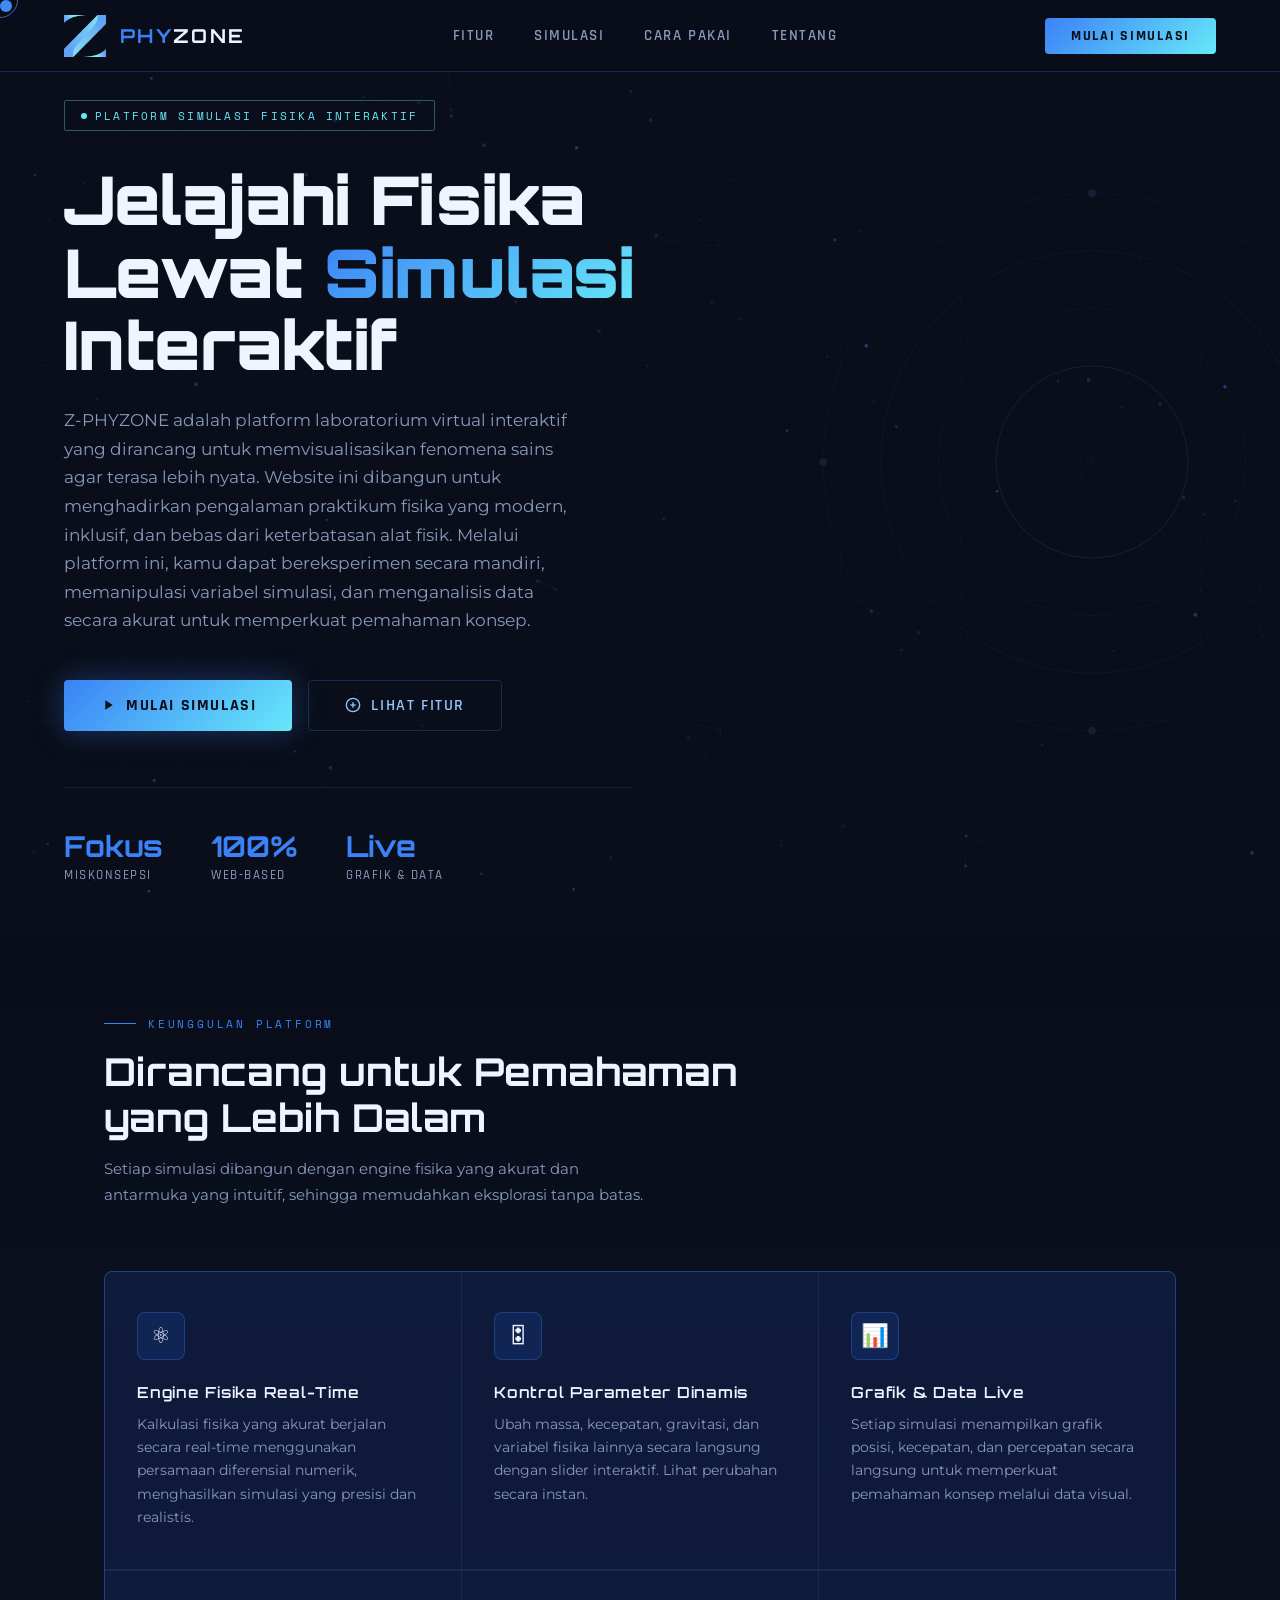
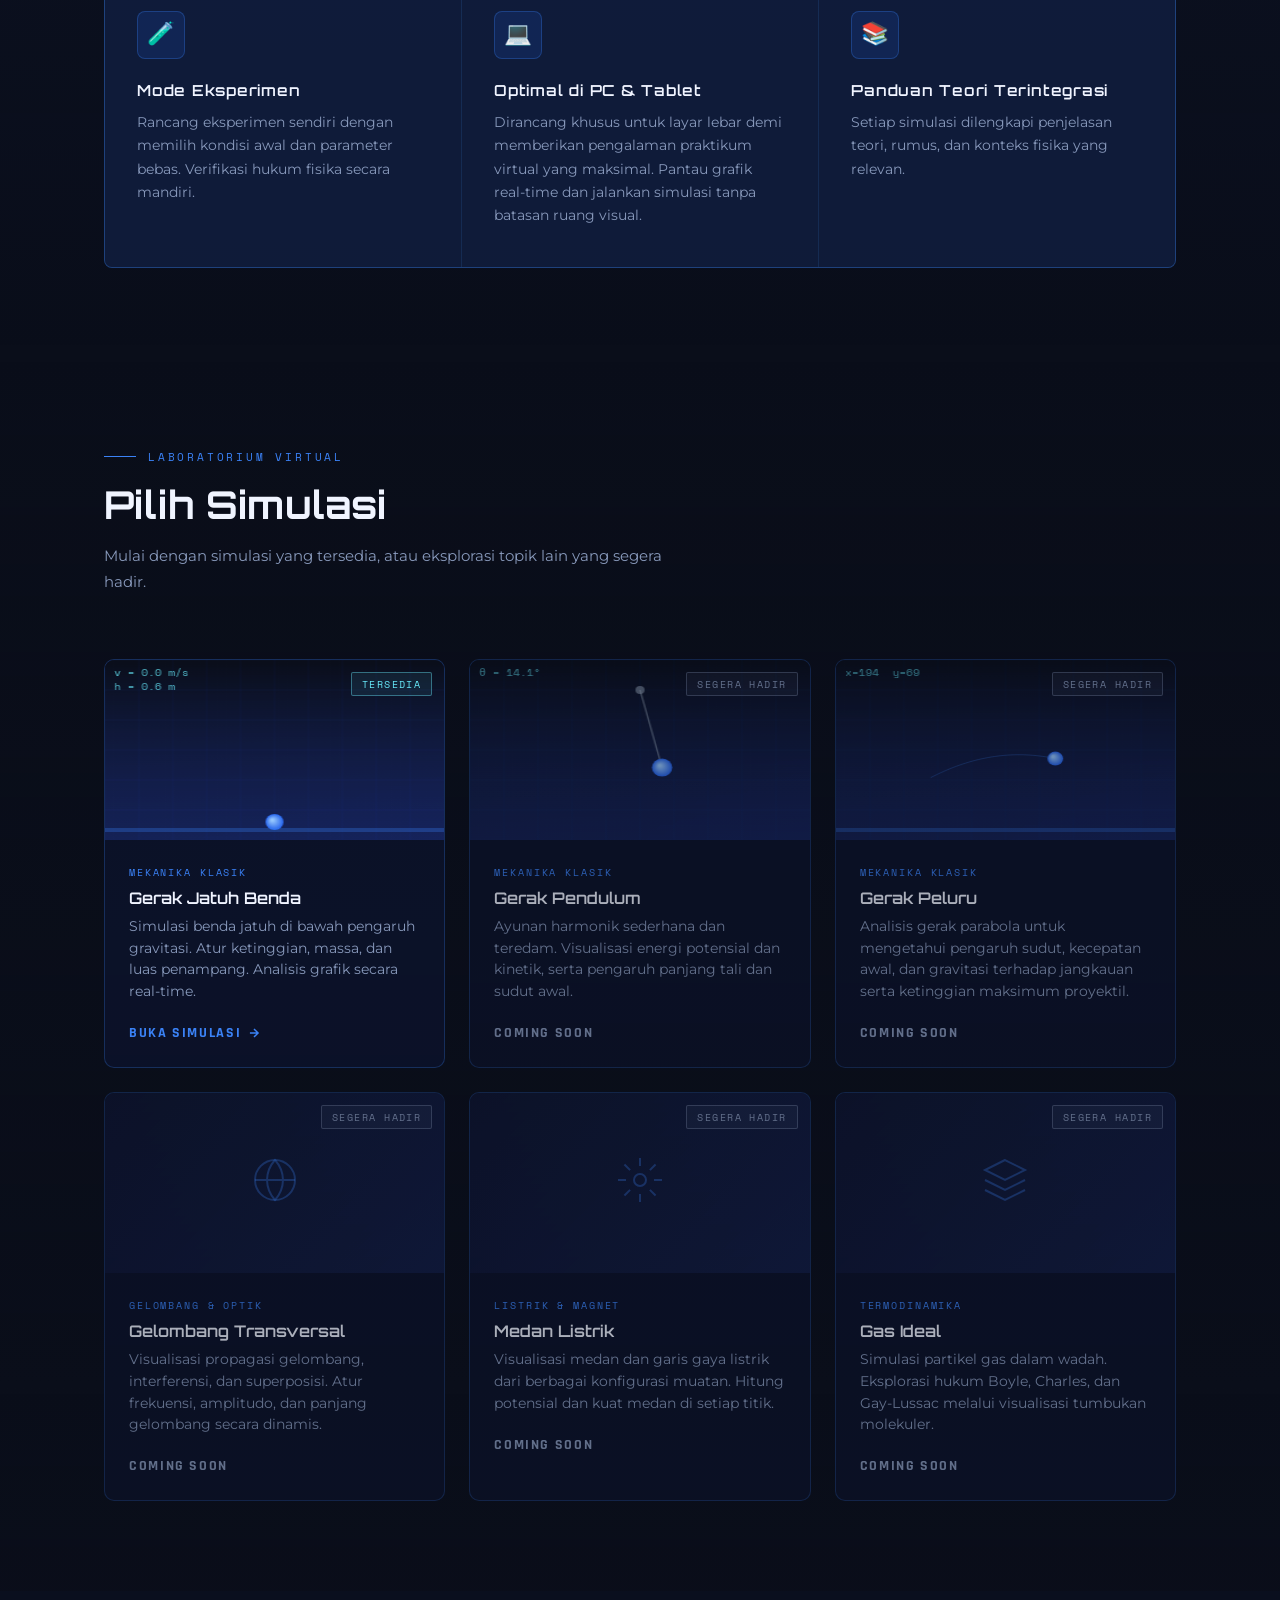
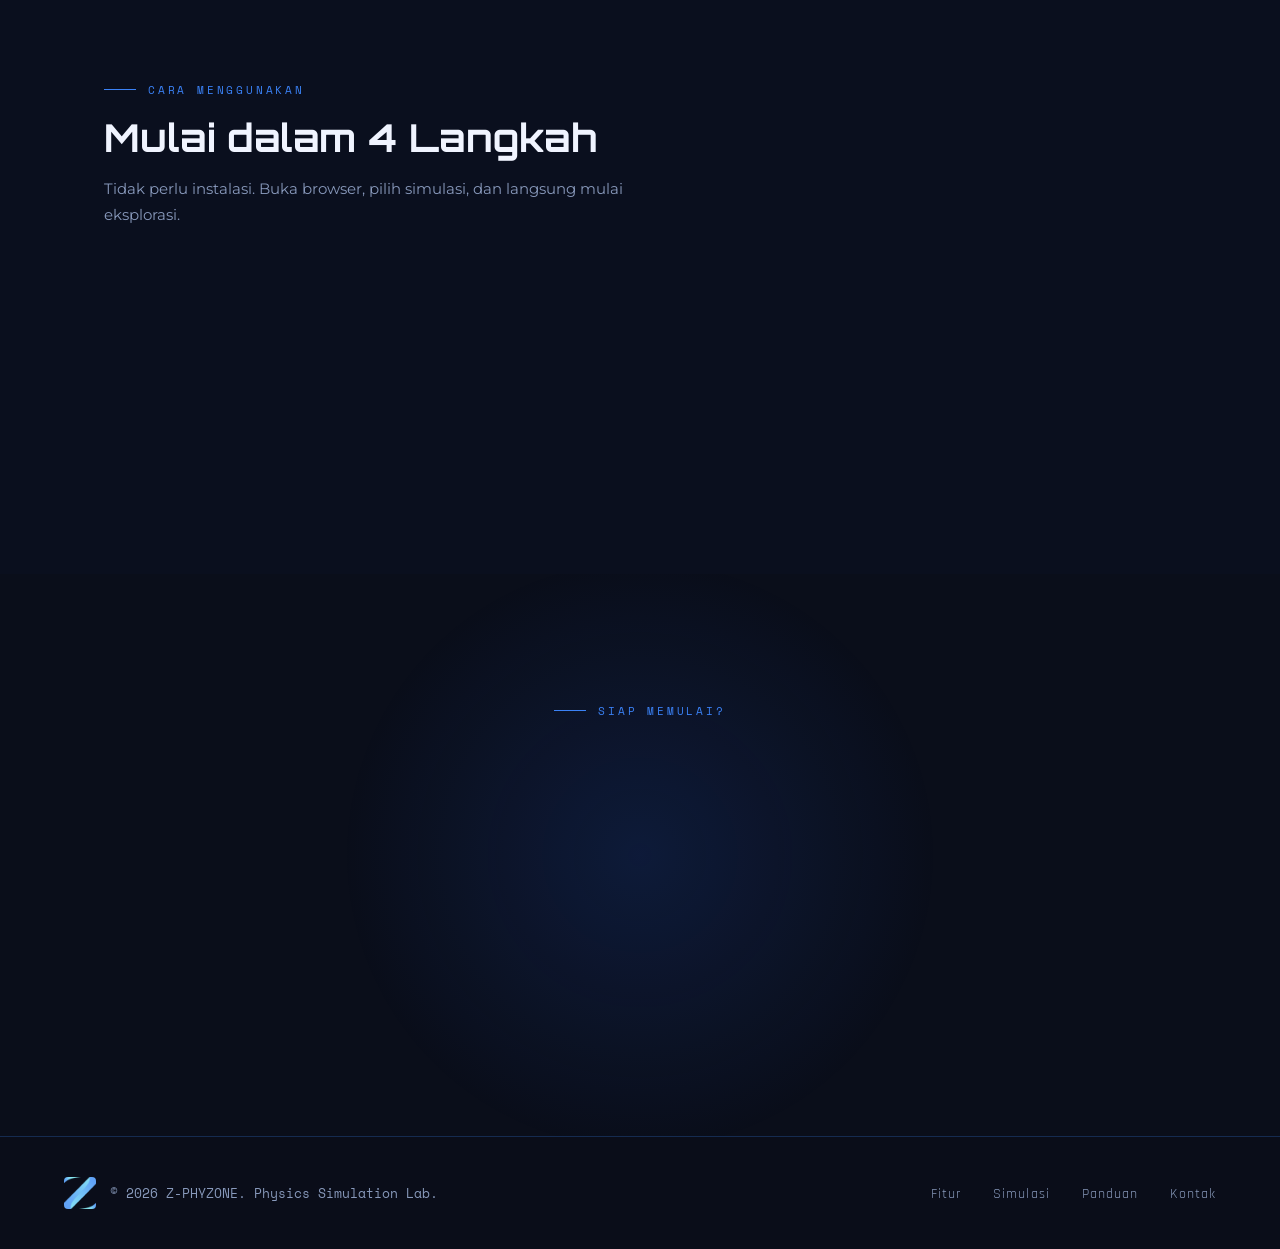
==== index.html @ 20e996e7 "index.html" ====
<!DOCTYPE html>
<html lang="id">
<head>
<meta charset="UTF-8">
<meta name="viewport" content="width=device-width, initial-scale=1.0">
<title>Z-PHYZONE | Physics Simulation Lab</title>

<link href="https://fonts.googleapis.com/css2?family=Montserrat:ital,wght@0,400;0,500;0,600;1,400&family=Orbitron:wght@400;600;700;900&family=Rajdhani:wght@300;400;500;600;700&family=Space+Mono:wght@400;700&display=swap" rel="stylesheet">

<link rel="stylesheet" href="opsi2.css">
</head>
<body>

<div class="cursor" id="cur"></div>
<div class="cursor-ring" id="curRing"></div>
<div class="grid-bg"></div>
<canvas id="canvas-bg"></canvas>

<nav>
  <a href="#" class="nav-logo">
    <img src="A.png" alt="Logo" class="logo-svg">
    <span class="logo-text"><span>PHY</span>ZONE</span>
  </a>

  <ul class="nav-links">
    <li><a href="#features">Fitur</a></li>
    <li><a href="#simulations">Simulasi</a></li>
    <li><a href="#how">Cara Pakai</a></li>
    <li><a href="#about">Tentang</a></li>
  </ul>

  <a href="#simulations" class="nav-cta">Mulai Simulasi</a>
</nav>

<section class="hero" id="home">
  <svg class="hero-visual" viewBox="0 0 600 600" fill="none" xmlns="http://www.w3.org/2000/svg">
    <circle cx="300" cy="300" r="280" stroke="#3b82f6" stroke-width="0.5"/>
    <circle cx="300" cy="300" r="220" stroke="#60a5fa" stroke-width="0.5"/>
    <circle cx="300" cy="300" r="160" stroke="#3b82f6" stroke-width="0.5"/>
    <circle cx="300" cy="300" r="100" stroke="#93c5fd" stroke-width="0.8"/>
    <line x1="20" y1="300" x2="580" y2="300" stroke="#3b82f6" stroke-width="0.3"/>
    <line x1="300" y1="20" x2="300" y2="580" stroke="#3b82f6" stroke-width="0.3"/>
    <line x1="100" y1="100" x2="500" y2="500" stroke="#60a5fa" stroke-width="0.3"/>
    <line x1="500" y1="100" x2="100" y2="500" stroke="#60a5fa" stroke-width="0.3"/>
    <circle cx="300" cy="20" r="4" fill="#60a5fa"/>
    <circle cx="300" cy="580" r="4" fill="#60a5fa"/>
    <circle cx="20" cy="300" r="4" fill="#60a5fa"/>
    <circle cx="580" cy="300" r="4" fill="#60a5fa"/>
  </svg>

  <div class="hero-content">
    <div class="hero-tag">Platform Simulasi Fisika Interaktif</div>
    <h1>
      Jelajahi Fisika<br>
      Lewat <em>Simulasi</em><br>
      Interaktif
    </h1>
    <p class="hero-sub">
      Z-PHYZONE adalah platform laboratorium virtual interaktif yang dirancang untuk memvisualisasikan fenomena sains agar terasa lebih nyata. Website ini dibangun untuk menghadirkan pengalaman praktikum fisika yang modern, inklusif, dan bebas dari keterbatasan alat fisik. Melalui platform ini, kamu dapat bereksperimen secara mandiri, memanipulasi variabel simulasi, dan menganalisis data secara akurat untuk memperkuat pemahaman konsep.
    </p>

    <div class="hero-btns">
      <a href="#simulations" class="btn-primary">
        <svg width="16" height="16" viewBox="0 0 24 24" fill="currentColor"><path d="M8 5v14l11-7z"/></svg>
        Mulai Simulasi
      </a>
      <a href="#features" class="btn-outline">
        <svg width="16" height="16" viewBox="0 0 24 24" fill="none" stroke="currentColor" stroke-width="2"><circle cx="12" cy="12" r="10"/><line x1="12" y1="8" x2="12" y2="16"/><line x1="8" y1="12" x2="16" y2="12"/></svg>
        Lihat Fitur
      </a>
    </div>

    <div class="hero-stats">
      <div class="stat-item">
        <span class="stat-num">Fokus</span>
        <span class="stat-label">Miskonsepsi</span>
      </div>
      <div class="stat-item">
        <span class="stat-num">100%</span>
        <span class="stat-label">Web-Based</span>
      </div>
      <div class="stat-item">
        <span class="stat-num">Live</span>
        <span class="stat-label">Grafik & Data</span>
      </div>
    </div>
  </div>
</section>

<section id="features">
  <div class="section-inner">
    <div class="section-label reveal">Keunggulan Platform</div>
    <h2 class="section-title reveal">Dirancang untuk Pemahaman<br>yang Lebih Dalam</h2>
    <p class="section-desc reveal">Setiap simulasi dibangun dengan engine fisika yang akurat dan antarmuka yang intuitif, sehingga memudahkan eksplorasi tanpa batas.</p>

    <div class="features-grid reveal">
      <div class="feature-card">
        <div class="feature-icon">⚛</div>
        <div class="feature-title">Engine Fisika Real-Time</div>
        <p class="feature-desc">Kalkulasi fisika yang akurat berjalan secara real-time menggunakan persamaan diferensial numerik, menghasilkan simulasi yang presisi dan realistis.</p>
      </div>
      <div class="feature-card">
        <div class="feature-icon">🎛</div>
        <div class="feature-title">Kontrol Parameter Dinamis</div>
        <p class="feature-desc">Ubah massa, kecepatan, gravitasi, dan variabel fisika lainnya secara langsung dengan slider interaktif. Lihat perubahan secara instan.</p>
      </div>
      <div class="feature-card">
        <div class="feature-icon">📊</div>
        <div class="feature-title">Grafik & Data Live</div>
        <p class="feature-desc">Setiap simulasi menampilkan grafik posisi, kecepatan, dan percepatan secara langsung untuk memperkuat pemahaman konsep melalui data visual.</p>
      </div>
      <div class="feature-card">
        <div class="feature-icon">🧪</div>
        <div class="feature-title">Mode Eksperimen</div>
        <p class="feature-desc">Rancang eksperimen sendiri dengan memilih kondisi awal dan parameter bebas. Verifikasi hukum fisika secara mandiri.</p>
      </div>
      <div class="feature-card">
        <div class="feature-icon">💻</div>
        <div class="feature-title">Optimal di PC & Tablet</div>
        <p class="feature-desc">Dirancang khusus untuk layar lebar demi memberikan pengalaman praktikum virtual yang maksimal. Pantau grafik real-time dan jalankan simulasi tanpa batasan ruang visual.</p>
      </div>
      <div class="feature-card">
        <div class="feature-icon">📚</div>
        <div class="feature-title">Panduan Teori Terintegrasi</div>
        <p class="feature-desc">Setiap simulasi dilengkapi penjelasan teori, rumus, dan konteks fisika yang relevan.</p>
      </div>
    </div>
  </div>
</section>

<section id="simulations">
  <div class="section-inner">
    <div class="section-label reveal">Laboratorium Virtual</div>
    <h2 class="section-title reveal">Pilih Simulasi</h2>
    <p class="section-desc reveal">Mulai dengan simulasi yang tersedia, atau eksplorasi topik lain yang segera hadir.</p>

    <div class="sim-grid reveal">
      <a href="index1.html" class="sim-card">
        <div class="sim-preview" id="prev-freefall">
          <canvas id="ffCanvas" width="300" height="180"></canvas>
          <span class="sim-badge badge-available">Tersedia</span>
        </div>
        <div class="sim-body">
          <div class="sim-category">Mekanika Klasik</div>
          <div class="sim-name">Gerak Jatuh Benda</div>
          <p class="sim-desc">Simulasi benda jatuh di bawah pengaruh gravitasi. Atur ketinggian, massa, dan luas penampang. Analisis grafik secara real-time.</p>
          <span class="sim-link">
            Buka Simulasi
            <svg width="14" height="14" viewBox="0 0 24 24" fill="none" stroke="currentColor" stroke-width="2.5"><path d="M5 12h14M12 5l7 7-7 7"/></svg>
          </span>
        </div>
      </a>

      <div class="sim-card" style="cursor:default; opacity:0.7;">
        <div class="sim-preview" id="prev-pendulum">
          <canvas id="penCanvas" width="300" height="180"></canvas>
          <span class="sim-badge badge-soon">Segera Hadir</span>
        </div>
        <div class="sim-body">
          <div class="sim-category">Mekanika Klasik</div>
          <div class="sim-name">Gerak Pendulum</div>
          <p class="sim-desc">Ayunan harmonik sederhana dan teredam. Visualisasi energi potensial dan kinetik, serta pengaruh panjang tali dan sudut awal.</p>
          <span class="sim-link" style="color:var(--gray);">Coming Soon</span>
        </div>
      </div>

      <div class="sim-card" style="cursor:default; opacity:0.7;">
        <div class="sim-preview" id="prev-projectile">
          <canvas id="projCanvas" width="300" height="180"></canvas>
          <span class="sim-badge badge-soon">Segera Hadir</span>
        </div>
        <div class="sim-body">
          <div class="sim-category">Mekanika Klasik</div>
          <div class="sim-name">Gerak Peluru</div>
          <p class="sim-desc">Analisis gerak parabola untuk mengetahui pengaruh sudut, kecepatan awal, dan gravitasi terhadap jangkauan serta ketinggian maksimum proyektil.</p>
          <span class="sim-link" style="color:var(--gray);">Coming Soon</span>
        </div>
      </div>

      <div class="sim-card" style="cursor:default; opacity:0.7;">
        <div class="sim-preview">
          <div style="text-align:center; color:rgba(59,130,246,0.4);">
            <svg width="48" height="48" viewBox="0 0 24 24" fill="none" stroke="currentColor" stroke-width="1"><circle cx="12" cy="12" r="10"/><path d="M2 12h20M12 2a15.3 15.3 0 0 1 4 10 15.3 15.3 0 0 1-4 10 15.3 15.3 0 0 1-4-10 15.3 15.3 0 0 1 4-10z"/></svg>
          </div>
          <span class="sim-badge badge-soon">Segera Hadir</span>
        </div>
        <div class="sim-body">
          <div class="sim-category">Gelombang & Optik</div>
          <div class="sim-name">Gelombang Transversal</div>
          <p class="sim-desc">Visualisasi propagasi gelombang, interferensi, dan superposisi. Atur frekuensi, amplitudo, dan panjang gelombang secara dinamis.</p>
          <span class="sim-link" style="color:var(--gray);">Coming Soon</span>
        </div>
      </div>

      <div class="sim-card" style="cursor:default; opacity:0.7;">
        <div class="sim-preview">
          <div style="text-align:center; color:rgba(59,130,246,0.4);">
            <svg width="48" height="48" viewBox="0 0 24 24" fill="none" stroke="currentColor" stroke-width="1"><circle cx="12" cy="12" r="3"/><path d="M12 1v4M12 19v4M4.22 4.22l2.83 2.83M16.95 16.95l2.83 2.83M1 12h4M19 12h4M4.22 19.78l2.83-2.83M16.95 7.05l2.83-2.83"/></svg>
          </div>
          <span class="sim-badge badge-soon">Segera Hadir</span>
        </div>
        <div class="sim-body">
          <div class="sim-category">Listrik & Magnet</div>
          <div class="sim-name">Medan Listrik</div>
          <p class="sim-desc">Visualisasi medan dan garis gaya listrik dari berbagai konfigurasi muatan. Hitung potensial dan kuat medan di setiap titik.</p>
          <span class="sim-link" style="color:var(--gray);">Coming Soon</span>
        </div>
      </div>

      <div class="sim-card" style="cursor:default; opacity:0.7;">
        <div class="sim-preview">
          <div style="text-align:center; color:rgba(59,130,246,0.4);">
            <svg width="48" height="48" viewBox="0 0 24 24" fill="none" stroke="currentColor" stroke-width="1"><path d="M12 2L2 7l10 5 10-5-10-5zM2 17l10 5 10-5M2 12l10 5 10-5"/></svg>
          </div>
          <span class="sim-badge badge-soon">Segera Hadir</span>
        </div>
        <div class="sim-body">
          <div class="sim-category">Termodinamika</div>
          <div class="sim-name">Gas Ideal</div>
          <p class="sim-desc">Simulasi partikel gas dalam wadah. Eksplorasi hukum Boyle, Charles, dan Gay-Lussac melalui visualisasi tumbukan molekuler.</p>
          <span class="sim-link" style="color:var(--gray);">Coming Soon</span>
        </div>
      </div>
    </div>
  </div>
</section>

<section id="how">
  <div class="section-inner">
    <div class="section-label reveal">Cara Menggunakan</div>
    <h2 class="section-title reveal">Mulai dalam 4 Langkah</h2>
    <p class="section-desc reveal">Tidak perlu instalasi. Buka browser, pilih simulasi, dan langsung mulai eksplorasi.</p>

    <div class="steps reveal">
      <div class="step">
        <div class="step-num">01</div>
        <div class="step-title">Pilih Simulasi</div>
        <p class="step-desc">Telusuri daftar simulasi berdasarkan topik fisika yang ingin kamu pelajari.</p>
      </div>
      <div class="step">
        <div class="step-num">02</div>
        <div class="step-title">Atur Parameter</div>
        <p class="step-desc">Gunakan slider dan input untuk menyesuaikan variabel sesuai skenario eksperimenmu.</p>
      </div>
      <div class="step">
        <div class="step-num">03</div>
        <div class="step-title">Jalankan & Amati</div>
        <p class="step-desc">Tekan Play dan saksikan simulasi berjalan dengan grafik dan data yang diperbarui langsung.</p>
      </div>
      <div class="step">
        <div class="step-num">04</div>
        <div class="step-title">Analisis Hasil</div>
        <p class="step-desc">Review data, baca teori pendamping, dan ulangi eksperimen dengan kondisi berbeda.</p>
      </div>
    </div>
  </div>
</section>

<section id="cta">
  <div class="cta-glow"></div>
  <div class="section-inner">
    <div class="section-label reveal" style="justify-content:center;">Siap Memulai?</div>
    <h2 class="reveal">Fisika Jadi <em>Hidup</em><br>di Z-PHYZONE</h2>
    <p class="reveal">Jadikan simulasi sebagai bagian dari cara belajarmu. Gratis, interaktif, dan selalu diperbarui.</p>
    <div style="display:flex;gap:1rem;justify-content:center;flex-wrap:wrap;" class="reveal">
      <a href="#simulations" class="btn-primary">
        <svg width="16" height="16" viewBox="0 0 24 24" fill="currentColor"><path d="M8 5v14l11-7z"/></svg>
        Mulai Sekarang
      </a>
    </div>
  </div>
</section>

<footer id="about">
  <div class="footer-left">
    <img src="A.png" alt="Logo" style="width:32px; height:32px; object-fit:contain; border-radius:4px;">
    <span class="footer-copy">© 2026 Z-PHYZONE. Physics Simulation Lab.</span>
  </div>
  <ul class="footer-links">
    <li><a href="#features">Fitur</a></li>
    <li><a href="#simulations">Simulasi</a></li>
    <li><a href="#how">Panduan</a></li>
    <li><a href="mailto:zofficialcontact.id@gmail.com">Kontak</a></li>
  </ul>
</footer>

<script src="opsi2.js"></script>
</body>
</html>
---- opsi2.css ----
/* Import Font Montserrat dari Google Fonts untuk Deskripsi */
@import url('https://fonts.googleapis.com/css2?family=Montserrat:wght@400;500;600;700&display=swap');

:root {
  --blue-deep: #0a0e1a;
  --blue-dark: #0d1530;
  --blue-mid: #1a2a6c;
  --blue-bright: #2563eb;
  --blue-electric: #3b82f6;
  --blue-light: #60a5fa;
  --blue-glow: #93c5fd;
  --cyan: #67e8f9;
  --white: #f0f4ff;
  --gray: #8899bb;
  --border: rgba(59,130,246,0.25);
  --glass: rgba(13,21,48,0.7);
  --glass2: rgba(26,42,108,0.3);
}

* { margin:0; padding:0; box-sizing:border-box; }

html { scroll-behavior: smooth; }

body {
  font-family: 'Rajdhani', sans-serif;
  background: var(--blue-deep);
  color: var(--white);
  overflow-x: hidden;
  cursor: none;
}

/* CUSTOM CURSOR */
.cursor {
  width: 12px; height: 12px;
  background: var(--blue-electric);
  border-radius: 50%;
  position: fixed; top:0; left:0;
  pointer-events: none; z-index:9999;
  transition: transform 0.1s ease;
  mix-blend-mode: screen;
}
.cursor-ring {
  width: 36px; height: 36px;
  border: 1.5px solid var(--blue-light);
  border-radius: 50%;
  position: fixed; top:0; left:0;
  pointer-events: none; z-index:9998;
  transition: transform 0.15s ease, opacity 0.2s;
  opacity: 0.6;
}

/* CANVAS */
#canvas-bg {
  position: fixed; top:0; left:0;
  width:100%; height:100%;
  z-index:0; pointer-events:none;
}

/* NAV */
nav {
  position: fixed; top:0; left:0; right:0;
  z-index: 100;
  display: flex; align-items: center;
  justify-content: space-between;
  padding: 0 4rem;
  height: 72px;
  background: rgba(10,14,26,0.85);
  backdrop-filter: blur(20px);
  border-bottom: 1px solid var(--border);
}

.nav-logo {
  display: flex; align-items: center; gap: 14px;
  text-decoration: none;
}

.logo-svg {
  width: 42px; height: 42px;
  flex-shrink: 0;
  object-fit: contain;
}

.logo-text {
  font-family: 'Orbitron', sans-serif;
  font-size: 1.2rem;
  font-weight: 700;
  letter-spacing: 0.12em;
  color: var(--white);
}
.logo-text span {
  color: var(--blue-electric);
}

.nav-links {
  display: flex; gap: 2.5rem;
  list-style: none;
}
.nav-links a {
  font-family: 'Rajdhani', sans-serif;
  font-size: 0.95rem;
  font-weight: 600;
  letter-spacing: 0.1em;
  text-transform: uppercase;
  color: var(--gray);
  text-decoration: none;
  transition: color 0.2s;
  position: relative;
}
.nav-links a::after {
  content:''; position:absolute; bottom:-4px; left:0; right:0;
  height: 1px; background: var(--blue-electric);
  transform: scaleX(0); transform-origin: left;
  transition: transform 0.25s ease;
}
.nav-links a:hover { color: var(--blue-glow); }
.nav-links a:hover::after { transform: scaleX(1); }

.nav-cta {
  font-family: 'Rajdhani', sans-serif;
  font-size: 0.9rem;
  font-weight: 700;
  letter-spacing: 0.12em;
  text-transform: uppercase;
  color: var(--blue-deep);
  background: linear-gradient(135deg, var(--blue-electric), var(--cyan));
  padding: 9px 26px;
  border-radius: 4px;
  text-decoration: none;
  transition: opacity 0.2s, transform 0.2s;
}
.nav-cta:hover { opacity:0.9; transform: translateY(-1px); }

/* HERO */
.hero {
  position: relative; z-index:1;
  min-height: 100vh;
  display: flex; align-items: center;
  padding: 100px clamp(2rem, 5vw, 4rem) 40px; 
  overflow: hidden;
}

.hero-content {
  max-width: 660px;
  animation: fadeUp 0.9s ease forwards;
  opacity:0; transform: translateY(30px);
  animation-delay: 0.3s;
}

@keyframes fadeUp {
  to { opacity:1; transform:translateY(0); }
}

.hero-tag {
  display: inline-flex; align-items: center; gap: 8px;
  font-family: 'Space Mono', monospace;
  font-size: 0.7rem;
  color: var(--cyan);
  letter-spacing: 0.2em;
  text-transform: uppercase;
  border: 1px solid rgba(103,232,249,0.35);
  padding: 6px 16px;
  border-radius: 2px;
  margin-bottom: 2rem;
}
.hero-tag::before {
  content:''; width:6px; height:6px;
  background: var(--cyan); border-radius:50%;
  animation: blink 1.4s infinite;
}
@keyframes blink { 0%,100%{opacity:1} 50%{opacity:0.2} }

.hero h1 {
  font-family: 'Orbitron', sans-serif;
  font-size: clamp(2.8rem, 5.5vw, 4.2rem);
  font-weight: 900;
  line-height: 1.08;
  letter-spacing: -0.01em;
  margin-bottom: 1.6rem;
}
.hero h1 em {
  font-style: normal;
  background: linear-gradient(135deg, var(--blue-electric) 0%, var(--cyan) 100%);
  -webkit-background-clip: text;
  -webkit-text-fill-color: transparent;
  background-clip: text;
}

/* FONT MONTSERRAT DITERAPKAN DI SINI */
.hero-sub {
  font-family: 'Montserrat', sans-serif;
  font-size: 1.05rem;
  font-weight: 400;
  color: var(--gray);
  line-height: 1.7;
  margin-bottom: 2.8rem;
  max-width: 520px;
}

.hero-btns {
  display: flex; gap: 1rem; flex-wrap: wrap;
}

.btn-primary {
  font-family: 'Rajdhani', sans-serif;
  font-size: 1rem; font-weight: 700;
  letter-spacing: 0.1em; text-transform: uppercase;
  color: var(--blue-deep);
  background: linear-gradient(135deg, var(--blue-electric), var(--cyan));
  padding: 14px 36px;
  border-radius: 4px;
  text-decoration: none;
  display: inline-flex; align-items: center; gap:10px;
  transition: transform 0.2s, box-shadow 0.2s;
  box-shadow: 0 0 30px rgba(59,130,246,0.35);
}
.btn-primary:hover {
  transform: translateY(-2px);
  box-shadow: 0 4px 40px rgba(59,130,246,0.55);
}

.btn-outline {
  font-family: 'Rajdhani', sans-serif;
  font-size: 1rem; font-weight: 600;
  letter-spacing: 0.1em; text-transform: uppercase;
  color: var(--blue-glow);
  background: transparent;
  border: 1px solid var(--border);
  padding: 14px 36px;
  border-radius: 4px;
  text-decoration: none;
  display: inline-flex; align-items: center; gap:10px;
  transition: border-color 0.2s, background 0.2s;
}
.btn-outline:hover {
  border-color: var(--blue-electric);
  background: rgba(59,130,246,0.1);
}

/* HERO VISUAL */
.hero-visual {
  position: absolute;
  right: -100px; top: 50%;
  transform: translateY(-50%);
  width: clamp(400px, 45vw, 680px); 
  height: clamp(400px, 45vw, 680px);
  opacity: 0.12;
  pointer-events: none;
  animation: rotSlow 25s linear infinite;
}
@keyframes rotSlow { to { transform: translateY(-50%) rotate(360deg); } }

.hero-stats {
  display: flex; gap: 3rem;
  margin-top: 3.5rem;
  padding-top: 2.5rem;
  border-top: 1px solid rgba(59,130,246,0.18);
  animation: fadeUp 0.9s ease forwards;
  opacity:0; animation-delay: 0.7s;
}

.stat-num {
  font-family: 'Orbitron', sans-serif;
  font-size: 1.8rem; font-weight: 700;
  color: var(--blue-electric);
  display: block;
}
.stat-label {
  font-size: 0.8rem; font-weight: 500;
  color: var(--gray);
  letter-spacing: 0.12em;
  text-transform: uppercase;
}

/* SECTION COMMON */
section { position: relative; z-index:1; }

.section-inner {
  max-width: 1200px;
  margin: 0 auto;
  padding: clamp(4rem, 10vh, 7rem) clamp(2rem, 5vw, 4rem); 
}

.section-label {
  font-family: 'Space Mono', monospace;
  font-size: 0.7rem;
  color: var(--blue-electric);
  letter-spacing: 0.25em;
  text-transform: uppercase;
  margin-bottom: 1rem;
  display: flex; align-items: center; gap: 12px;
}
.section-label::before {
  content:''; width: 32px; height:1px;
  background: var(--blue-electric);
}

.section-title {
  font-family: 'Orbitron', sans-serif;
  font-size: clamp(1.7rem, 3vw, 2.4rem);
  font-weight: 700;
  margin-bottom: 1rem;
  line-height: 1.2;
}

/* FONT MONTSERRAT DITERAPKAN DI SINI */
.section-desc {
  font-family: 'Montserrat', sans-serif;
  font-size: 0.95rem;
  color: var(--gray);
  line-height: 1.7;
  max-width: 560px;
  margin-bottom: 4rem;
}

/* FEATURES */
#features {
  background: linear-gradient(180deg, transparent 0%, rgba(26,42,108,0.08) 50%, transparent 100%);
}

.features-grid {
  display: grid;
  grid-template-columns: repeat(3, 1fr);
  gap: 1.5px;
  background: var(--border);
  border: 1px solid var(--border);
  border-radius: 8px;
  overflow: hidden;
}

.feature-card {
  background: var(--glass);
  padding: 2.5rem 2rem;
  transition: background 0.25s;
  position: relative;
  overflow: hidden;
}
.feature-card::before {
  content:''; position:absolute;
  top:0; left:0; right:0; height:2px;
  background: linear-gradient(90deg, transparent, var(--blue-electric), transparent);
  opacity:0; transition: opacity 0.3s;
}
.feature-card:hover { background: rgba(26,42,108,0.5); }
.feature-card:hover::before { opacity:1; }

.feature-icon {
  width: 48px; height: 48px;
  background: rgba(37,99,235,0.15);
  border: 1px solid rgba(59,130,246,0.3);
  border-radius: 8px;
  display: flex; align-items: center; justify-content: center;
  margin-bottom: 1.4rem;
  font-size: 1.4rem;
}

.feature-title {
  font-family: 'Orbitron', sans-serif;
  font-size: 0.95rem; font-weight: 600;
  letter-spacing: 0.05em;
  margin-bottom: 0.7rem;
  color: var(--white);
}

/* FONT MONTSERRAT DITERAPKAN DI SINI */
.feature-desc {
  font-family: 'Montserrat', sans-serif;
  font-size: 0.88rem;
  color: var(--gray);
  line-height: 1.65;
}

/* SIMULATIONS */
#simulations {
  background: linear-gradient(180deg, transparent 0%, rgba(10,14,26,0.6) 100%);
}

.sim-grid {
  display: grid;
  grid-template-columns: repeat(auto-fill, minmax(300px,1fr));
  gap: 1.5rem;
}

.sim-card {
  background: var(--glass);
  border: 1px solid var(--border);
  border-radius: 10px;
  overflow: hidden;
  transition: transform 0.25s, box-shadow 0.25s, border-color 0.25s;
  text-decoration: none; color: inherit;
  display: block;
}
.sim-card:hover {
  transform: translateY(-4px);
  box-shadow: 0 12px 40px rgba(59,130,246,0.2);
  border-color: rgba(59,130,246,0.5);
}

.sim-preview {
  height: 180px;
  position: relative;
  overflow: hidden;
  background: linear-gradient(135deg, rgba(13,21,48,0.9), rgba(26,42,108,0.4));
  display: flex; align-items: center; justify-content: center;
}

.sim-preview canvas {
  width: 100%; height: 100%;
}

.sim-badge {
  position: absolute; top:12px; right:12px;
  font-family: 'Space Mono', monospace;
  font-size: 0.6rem; letter-spacing: 0.15em;
  text-transform: uppercase;
  padding: 4px 10px;
  border-radius: 2px;
  border: 1px solid;
}
.badge-available {
  color: var(--cyan);
  border-color: rgba(103,232,249,0.4);
  background: rgba(103,232,249,0.08);
}
.badge-soon {
  color: var(--gray);
  border-color: rgba(136,153,187,0.4);
  background: rgba(136,153,187,0.08);
}

.sim-body { padding: 1.5rem; }

.sim-category {
  font-family: 'Space Mono', monospace;
  font-size: 0.65rem; letter-spacing: 0.18em;
  text-transform: uppercase;
  color: var(--blue-electric);
  margin-bottom: 0.5rem;
}

.sim-name {
  font-family: 'Orbitron', sans-serif;
  font-size: 1rem; font-weight: 600;
  color: var(--white);
  margin-bottom: 0.5rem;
}

/* FONT MONTSERRAT DITERAPKAN DI SINI */
.sim-desc {
  font-family: 'Montserrat', sans-serif;
  font-size: 0.85rem;
  color: var(--gray);
  line-height: 1.6; 
  margin-bottom: 1.2rem;
}

.sim-link {
  font-family: 'Rajdhani', sans-serif;
  font-size: 0.85rem; font-weight: 700;
  letter-spacing: 0.12em; text-transform: uppercase;
  color: var(--blue-electric);
  display: inline-flex; align-items: center; gap: 6px;
}
.sim-link svg { transition: transform 0.2s; }
.sim-card:hover .sim-link svg { transform: translateX(4px); }

/* HOW IT WORKS */
#how {
  background: rgba(26,42,108,0.06);
}

.steps {
  display: grid; grid-template-columns: repeat(4,1fr);
  gap: 2rem; position: relative;
}
.steps::before {
  content:''; position:absolute;
  top: 28px; left: calc(12.5% + 28px); right: calc(12.5% + 28px);
  height: 1px;
  background: linear-gradient(90deg, transparent, var(--border), var(--blue-electric), var(--border), transparent);
  z-index:0;
}

.step {
  text-align: center; position: relative; z-index:1;
}

.step-num {
  width: 56px; height: 56px;
  border: 1px solid var(--border);
  border-radius: 50%;
  display: flex; align-items: center; justify-content: center;
  margin: 0 auto 1.4rem;
  font-family: 'Orbitron', sans-serif;
  font-size: 1rem; font-weight: 700;
  color: var(--blue-electric);
  background: var(--blue-dark);
  transition: border-color 0.3s, background 0.3s;
}
.step:hover .step-num {
  border-color: var(--blue-electric);
  background: rgba(37,99,235,0.15);
}

.step-title {
  font-family: 'Orbitron', sans-serif;
  font-size: 0.85rem; font-weight: 600;
  letter-spacing: 0.05em;
  margin-bottom: 0.6rem; color: var(--white);
}

/* FONT MONTSERRAT DITERAPKAN DI SINI */
.step-desc {
  font-family: 'Montserrat', sans-serif;
  font-size: 0.85rem; 
  color: var(--gray);
  line-height: 1.6;
}

/* CTA */
#cta {
  text-align: center;
  position: relative; overflow: hidden;
}
#cta .section-inner { padding: 8rem 4rem; }

.cta-glow {
  position: absolute;
  width: 600px; height: 600px;
  background: radial-gradient(circle, rgba(37,99,235,0.15) 0%, transparent 70%);
  top: 50%; left: 50%;
  transform: translate(-50%,-50%);
  pointer-events: none;
}

#cta h2 {
  font-family: 'Orbitron', sans-serif;
  font-size: clamp(2rem,4vw,3rem);
  font-weight: 900;
  margin-bottom: 1.2rem;
  line-height: 1.15;
}
#cta h2 em {
  font-style: normal;
  background: linear-gradient(135deg, var(--blue-electric), var(--cyan));
  -webkit-background-clip: text; -webkit-text-fill-color: transparent;
  background-clip: text;
}

/* FONT MONTSERRAT DITERAPKAN DI SINI */
#cta p {
  font-family: 'Montserrat', sans-serif;
  color: var(--gray); 
  font-size: 1rem;
  max-width: 480px; 
  margin: 0 auto 2.5rem;
  line-height: 1.7;
}

/* FOOTER */
footer {
  border-top: 1px solid var(--border);
  padding: 2.5rem 4rem;
  display: flex; align-items: center;
  justify-content: space-between;
  position: relative; z-index:1;
  background: rgba(10,14,26,0.8);
}

.footer-left {
  display: flex; align-items: center; gap: 14px;
}

.footer-copy {
  font-size: 0.82rem; color: var(--gray);
  font-family: 'Space Mono', monospace;
}

.footer-links {
  display: flex; gap: 2rem; list-style: none;
}
.footer-links a {
  font-size: 0.85rem; color: var(--gray);
  text-decoration: none; letter-spacing: 0.08em;
  transition: color 0.2s;
}
.footer-links a:hover { color: var(--blue-light); }

/* SCROLL REVEAL */
.reveal {
  opacity: 0; transform: translateY(28px);
  transition: opacity 0.7s ease, transform 0.7s ease;
}
.reveal.visible {
  opacity:1; transform:translateY(0);
}

/* FREE FALL MINI PREVIEW */
.freefall-preview {
  width: 100%; height: 100%;
  position: absolute; top:0; left:0;
}

/* GRID BG */
.grid-bg {
  position: fixed; top:0; left:0; right:0; bottom:0;
  background-image:
    linear-gradient(rgba(37,99,235,0.04) 1px, transparent 1px),
    linear-gradient(90deg, rgba(37,99,235,0.04) 1px, transparent 1px);
  background-size: 60px 60px;
  pointer-events: none; z-index:0;
}

/* MEDIA QUERY UNTUK LAYAR SEMPIT / HP */
@media (max-width: 900px) {
  nav { padding: 0 2rem; }
  .nav-links { display: none; }
  .hero { padding: 100px 2rem 40px; }
  .features-grid { grid-template-columns: 1fr; }
  .steps { grid-template-columns: 1fr 1fr; }
  .steps::before { display: none; }
  footer { flex-direction: column; gap: 1.5rem; text-align: center; }
}

/* OPTIMASI TAMBAHAN UNTUK LAYAR LAPTOP (LAYAR PENDEK) */
@media (max-height: 750px) {
  .hero {
    min-height: auto; 
    padding-top: 120px; 
    padding-bottom: 60px;
  }
  
  .hero h1 {
    font-size: clamp(2.2rem, 4vw, 3.5rem);
    margin-bottom: 1rem;
  }
  
  .hero-sub {
    font-size: 1rem;
    margin-bottom: 1.5rem;
  }

  .hero-stats {
    margin-top: 2rem;
    padding-top: 1.5rem;
  }

  .hero-visual {
    opacity: 0.06; 
  }
}
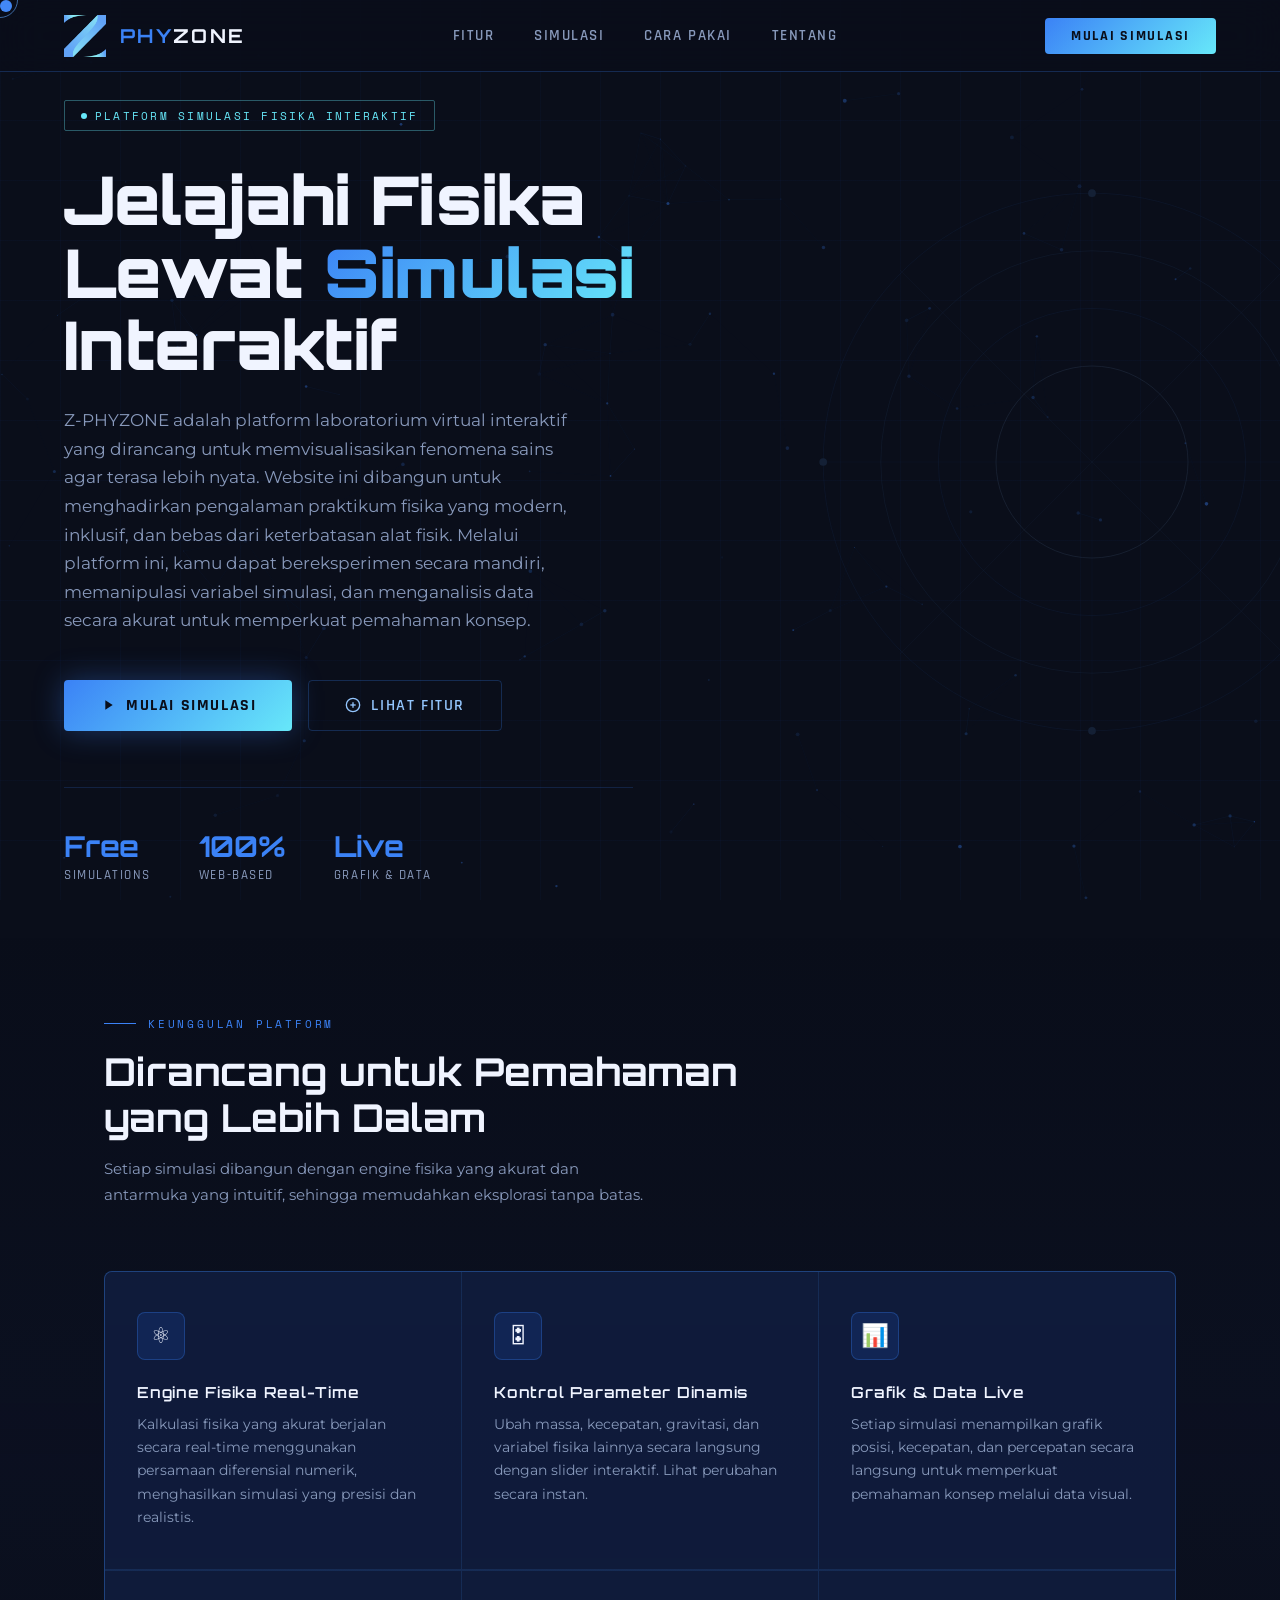
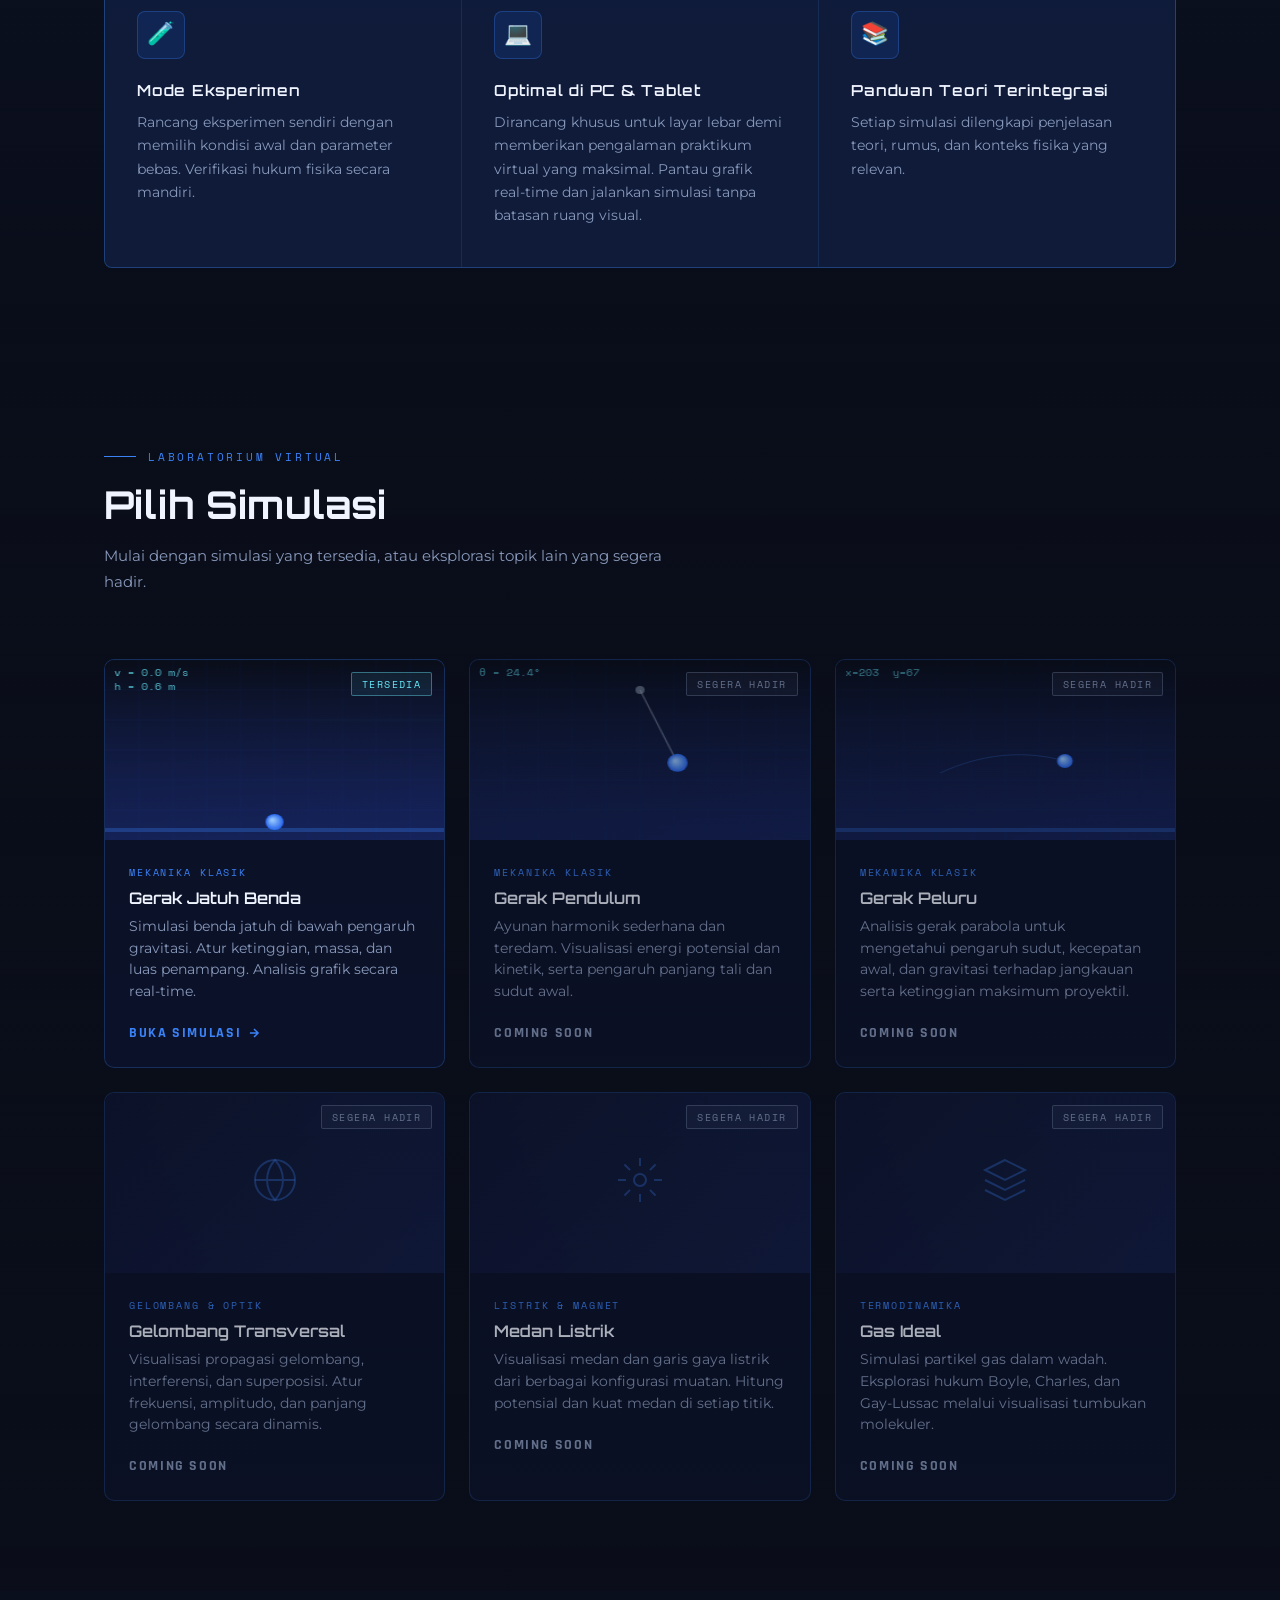
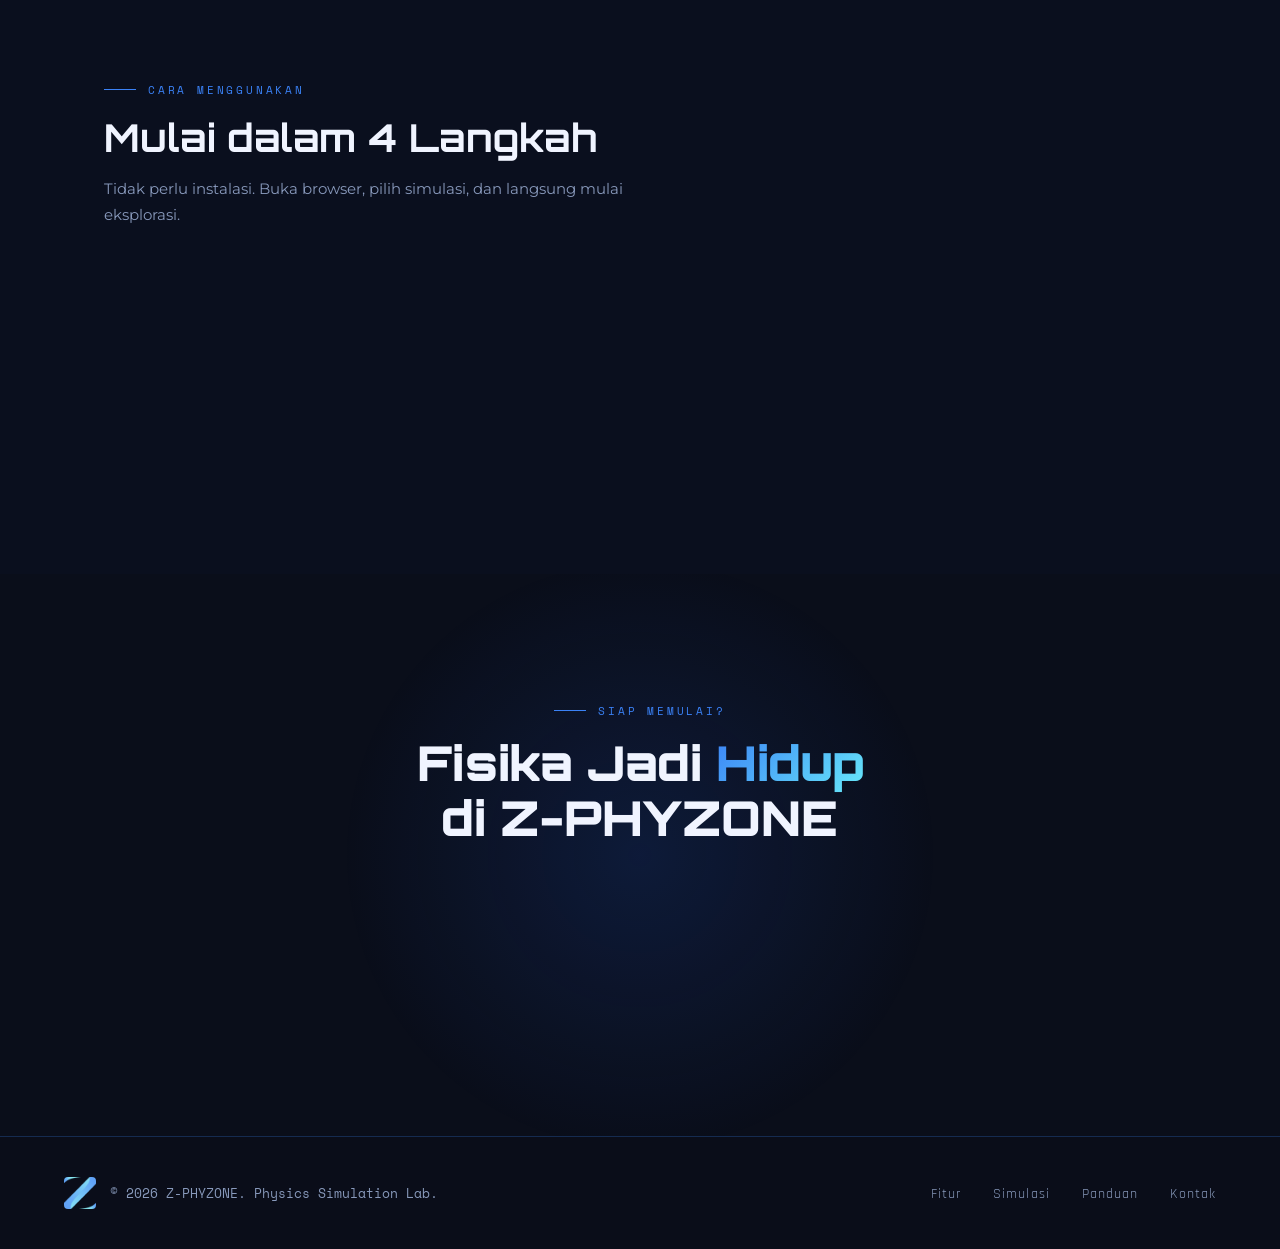
==== commit e7ddb36a: "index.html" ====
--- a/index.html
+++ b/index.html
@@ -72,8 +72,8 @@
 
     <div class="hero-stats">
       <div class="stat-item">
-        <span class="stat-num">Fokus</span>
-        <span class="stat-label">Miskonsepsi</span>
+        <span class="stat-num">Free</span>
+        <span class="stat-label">Simulations</span>
       </div>
       <div class="stat-item">
         <span class="stat-num">100%</span>
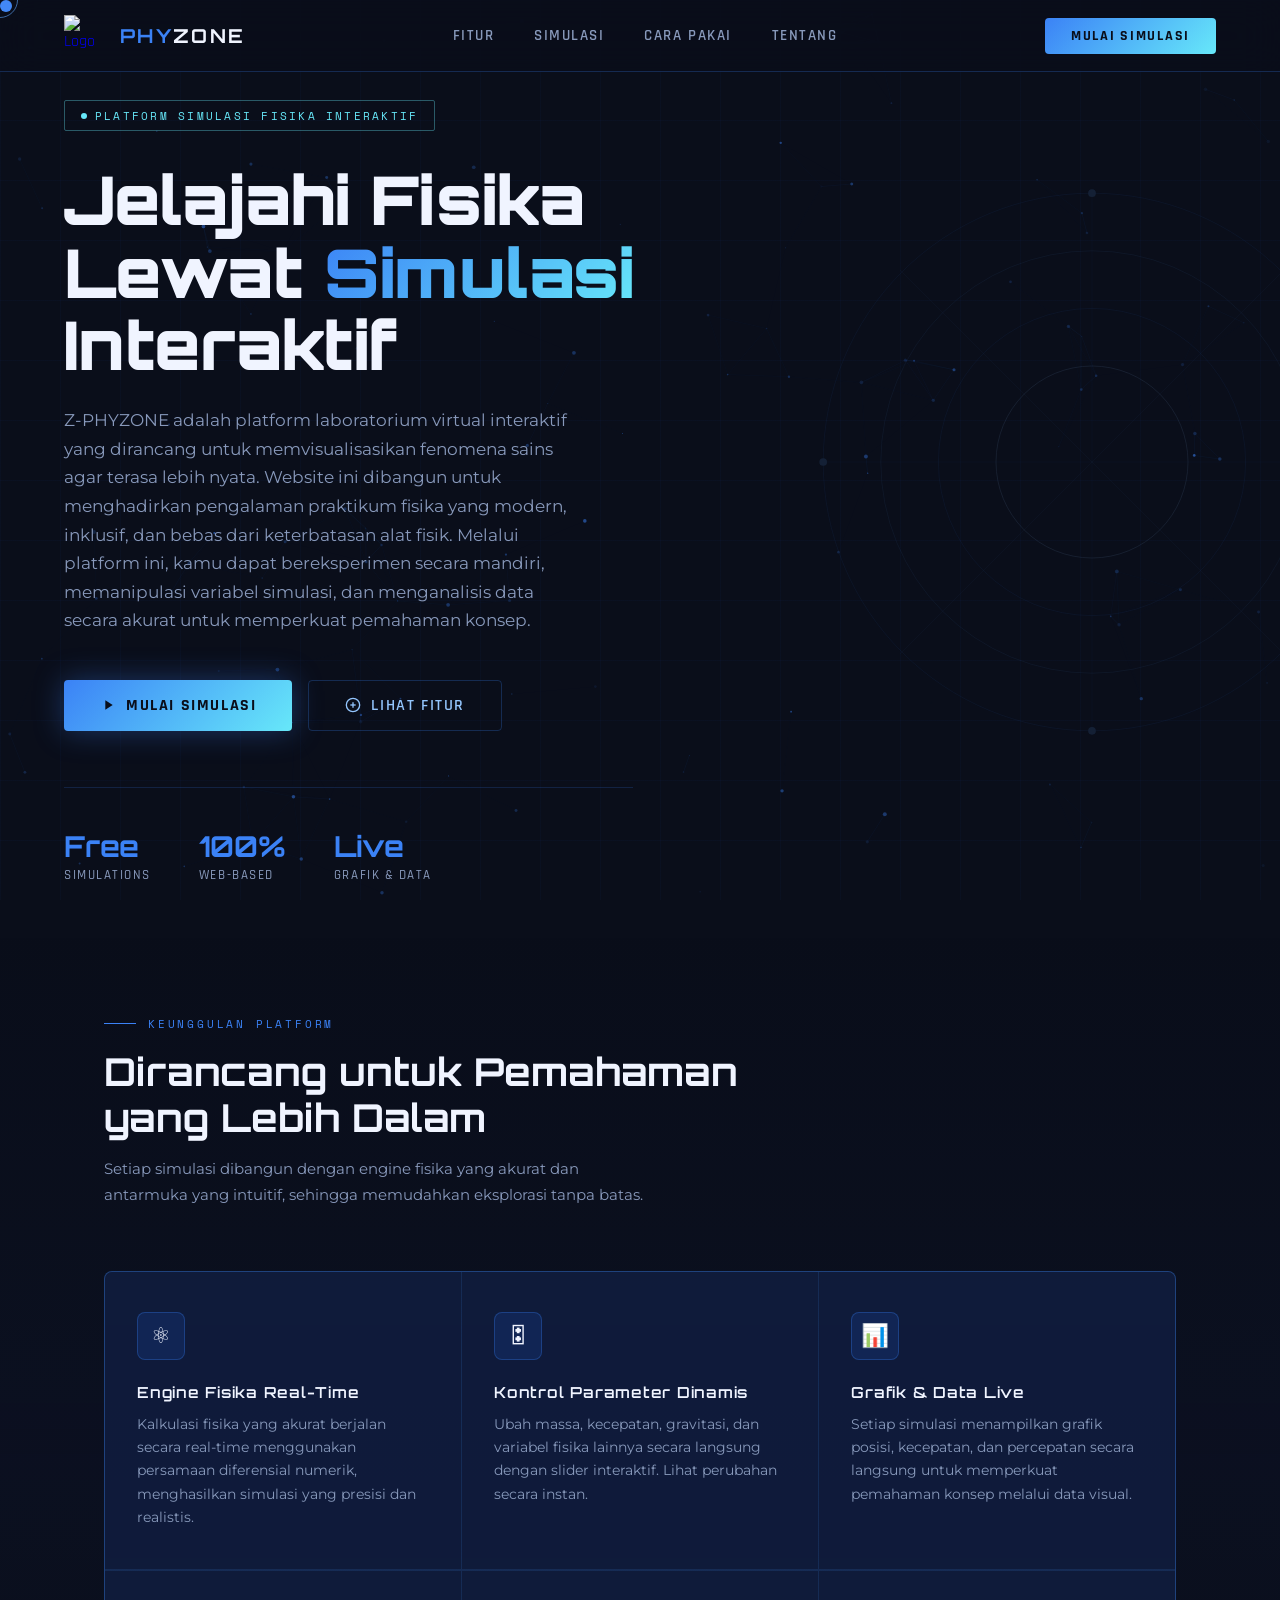
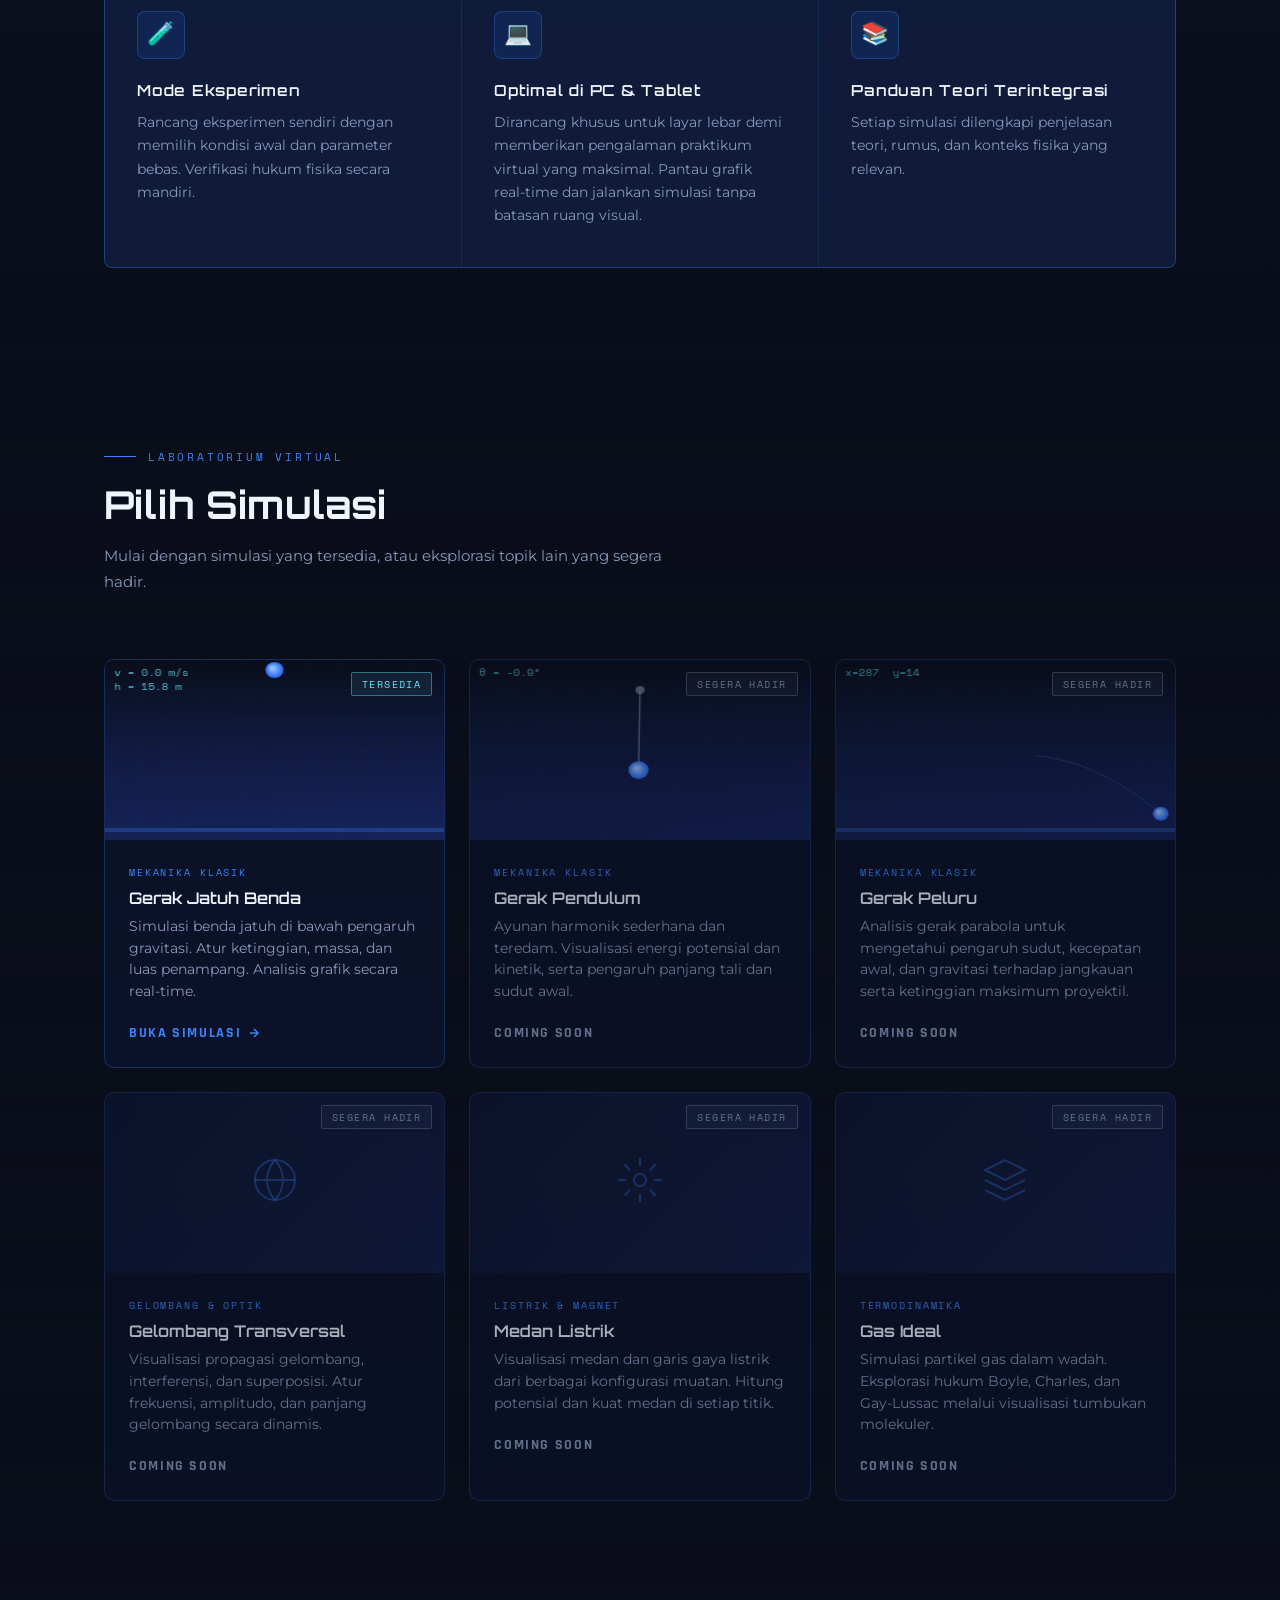
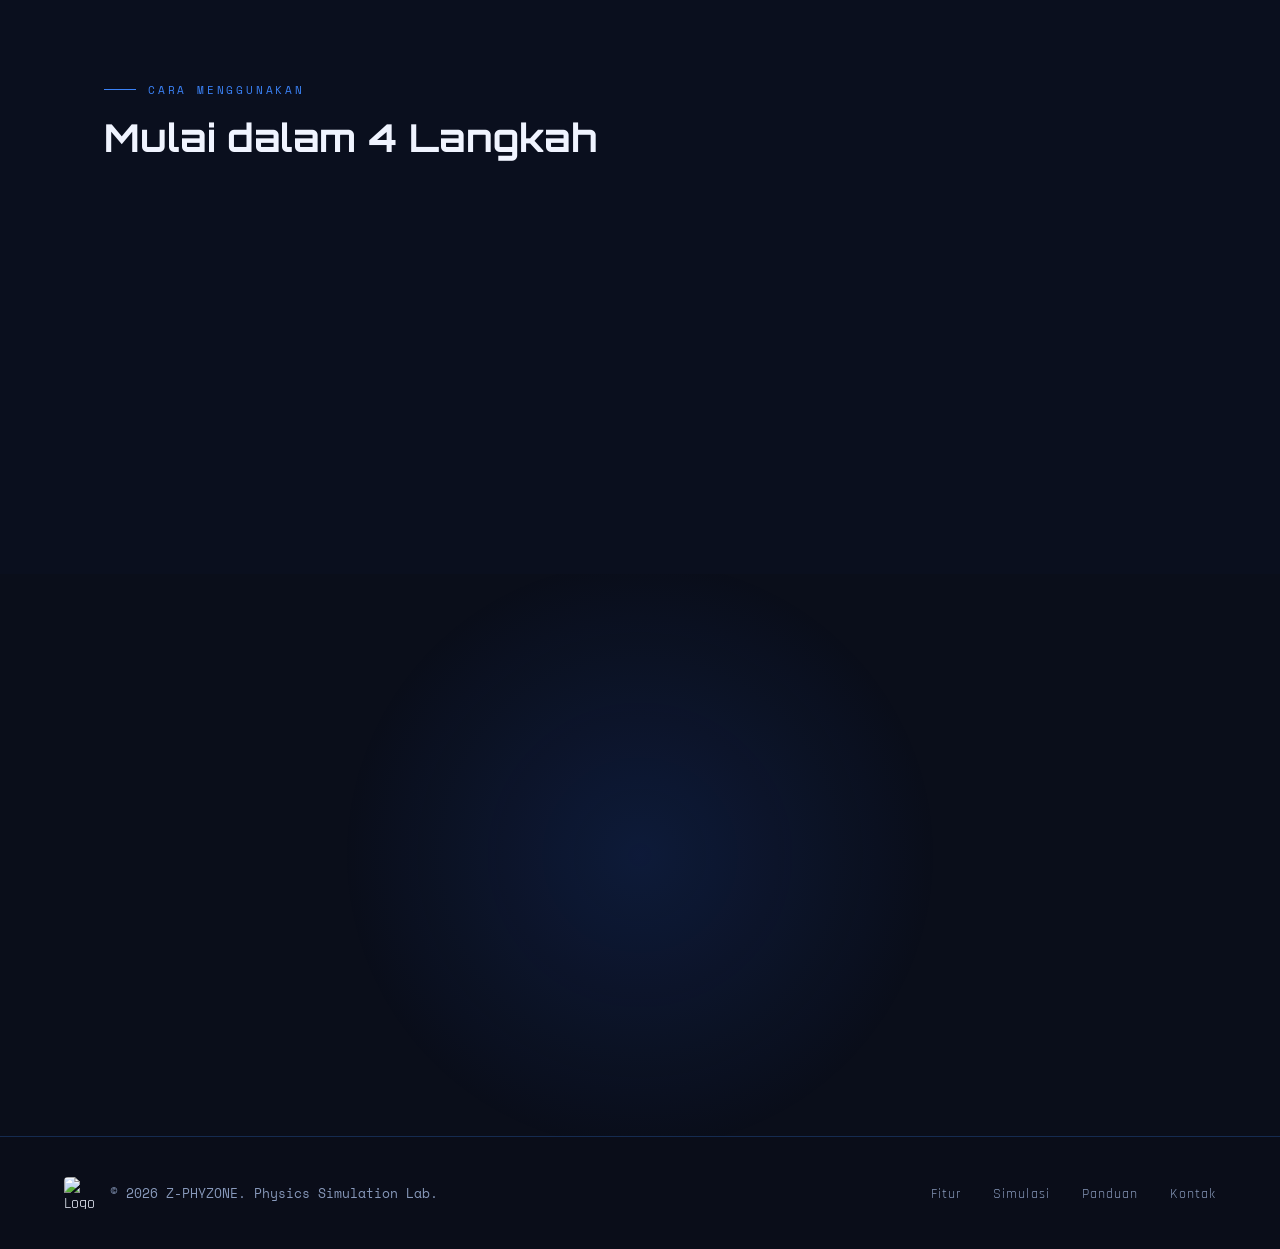
==== commit 68e4a80e: "index.htmlindex1.htmlmateri.html" ====
--- a/index.html
+++ b/index.html
@@ -18,7 +18,7 @@
 
 <nav>
   <a href="#" class="nav-logo">
-    <img src="A.png" alt="Logo" class="logo-svg">
+    <img src="Logo.pnd" alt="Logo" class="logo-svg">
     <span class="logo-text"><span>PHY</span>ZONE</span>
   </a>
 
@@ -273,7 +273,7 @@
 
 <footer id="about">
   <div class="footer-left">
-    <img src="A.png" alt="Logo" style="width:32px; height:32px; object-fit:contain; border-radius:4px;">
+    <img src="Logo.pnd" alt="Logo" style="width:32px; height:32px; object-fit:contain; border-radius:4px;">
     <span class="footer-copy">© 2026 Z-PHYZONE. Physics Simulation Lab.</span>
   </div>
   <ul class="footer-links">
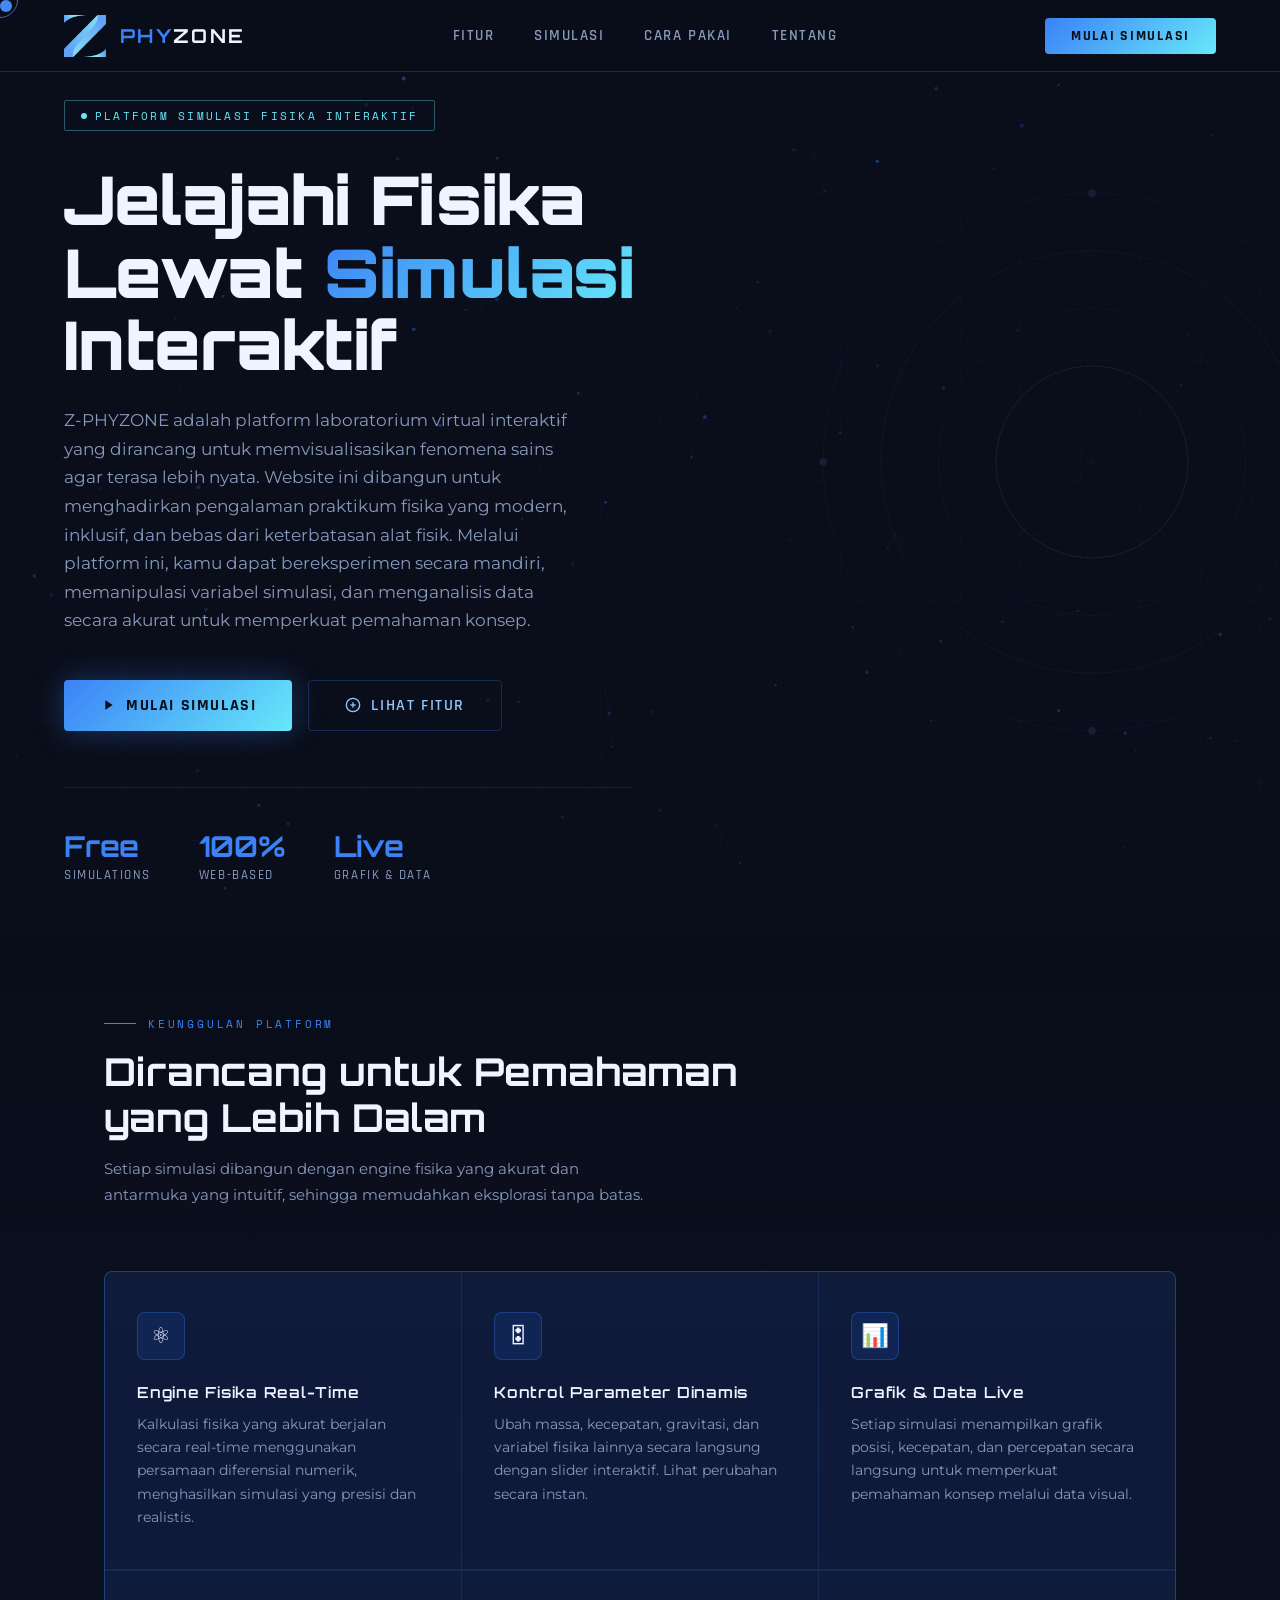
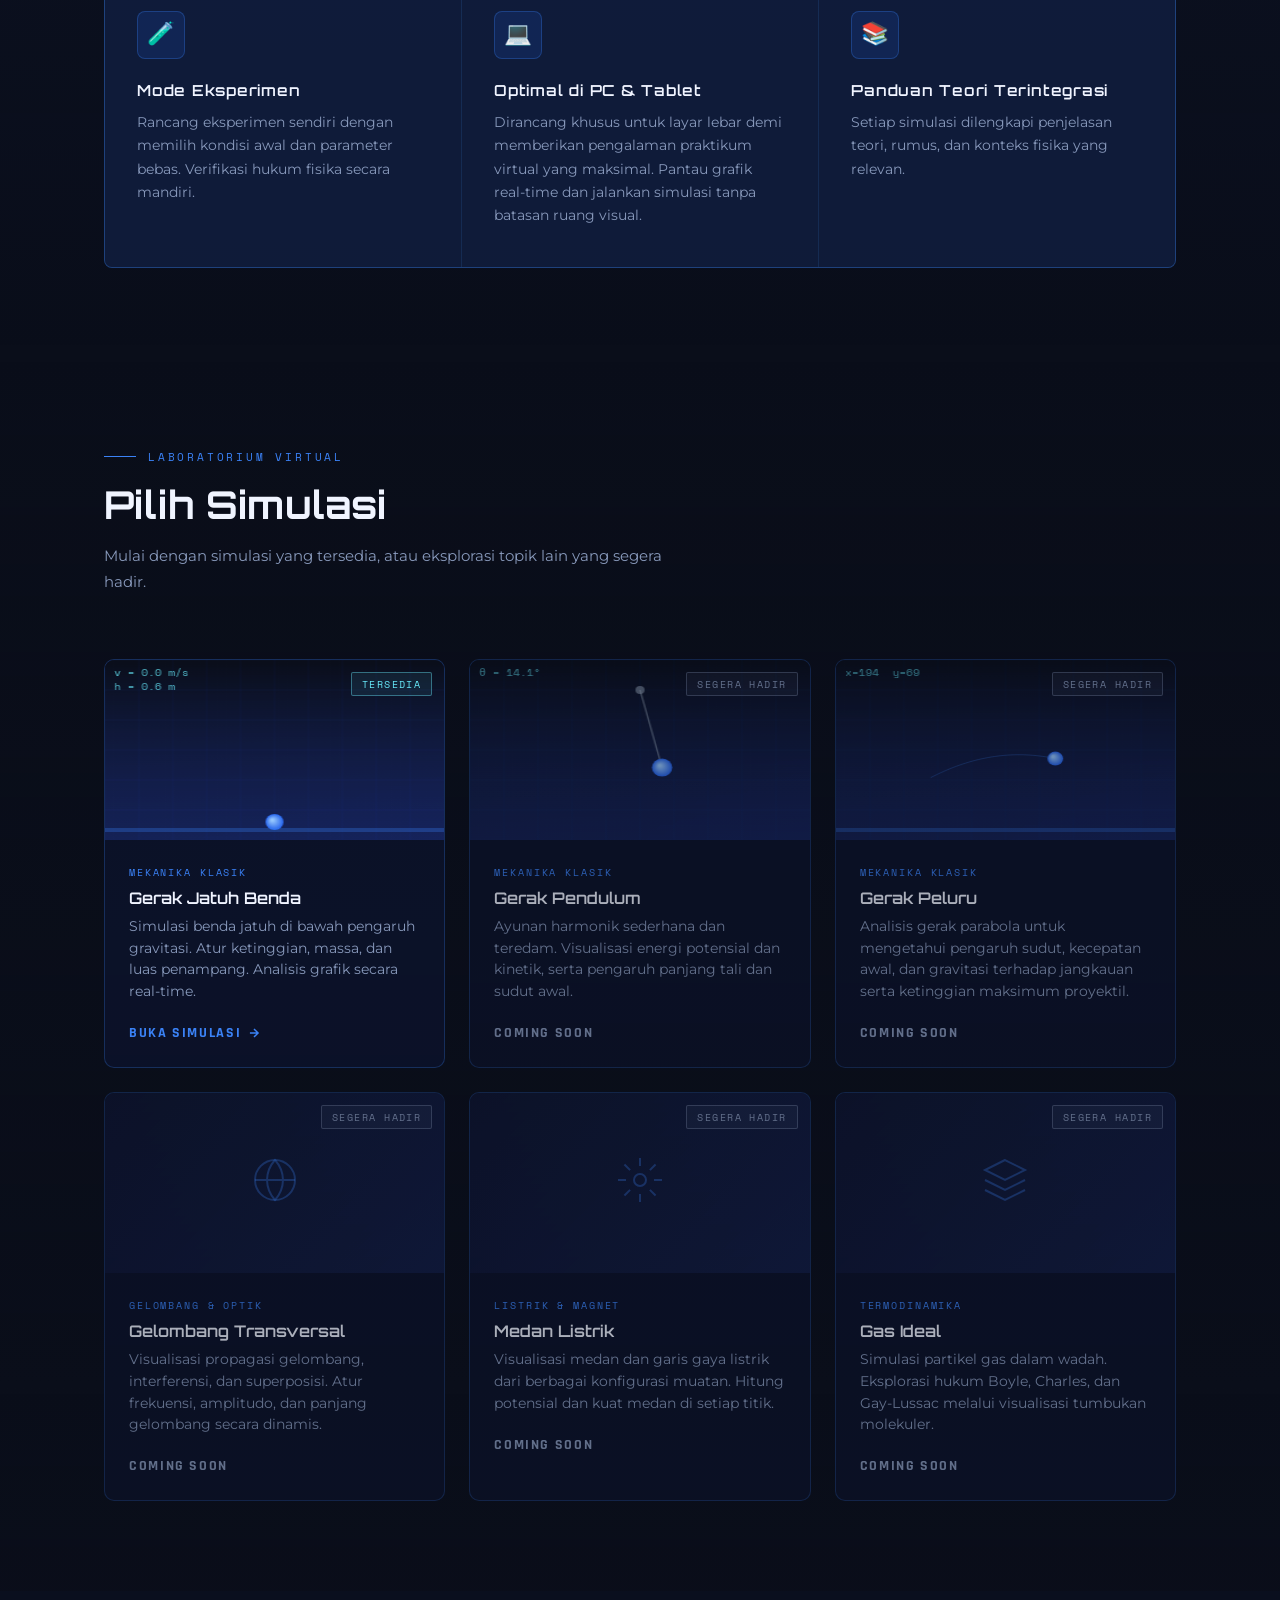
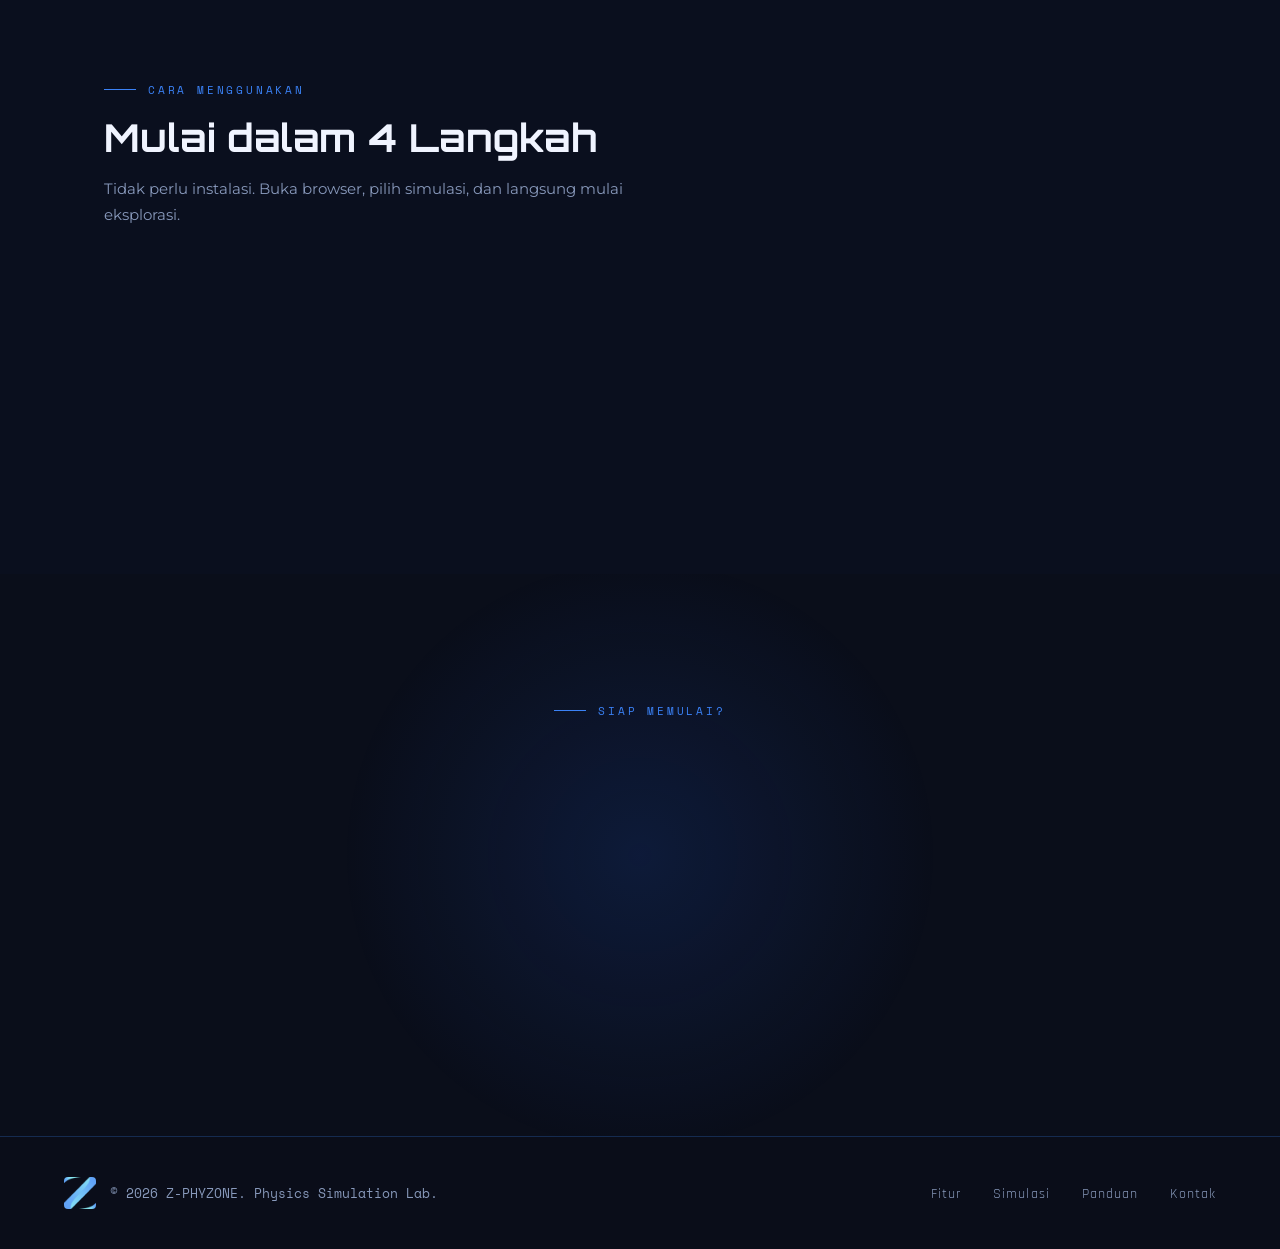
==== commit a8a04adc: "index.htmlindex1.htmlmateri.html" ====
--- a/index.html
+++ b/index.html
@@ -18,7 +18,7 @@
 
 <nav>
   <a href="#" class="nav-logo">
-    <img src="Logo.pnd" alt="Logo" class="logo-svg">
+    <img src="Logo.png" alt="Logo" class="logo-svg">
     <span class="logo-text"><span>PHY</span>ZONE</span>
   </a>
 
@@ -273,7 +273,7 @@
 
 <footer id="about">
   <div class="footer-left">
-    <img src="Logo.pnd" alt="Logo" style="width:32px; height:32px; object-fit:contain; border-radius:4px;">
+    <img src="Logo.png" alt="Logo" style="width:32px; height:32px; object-fit:contain; border-radius:4px;">
     <span class="footer-copy">© 2026 Z-PHYZONE. Physics Simulation Lab.</span>
   </div>
   <ul class="footer-links">
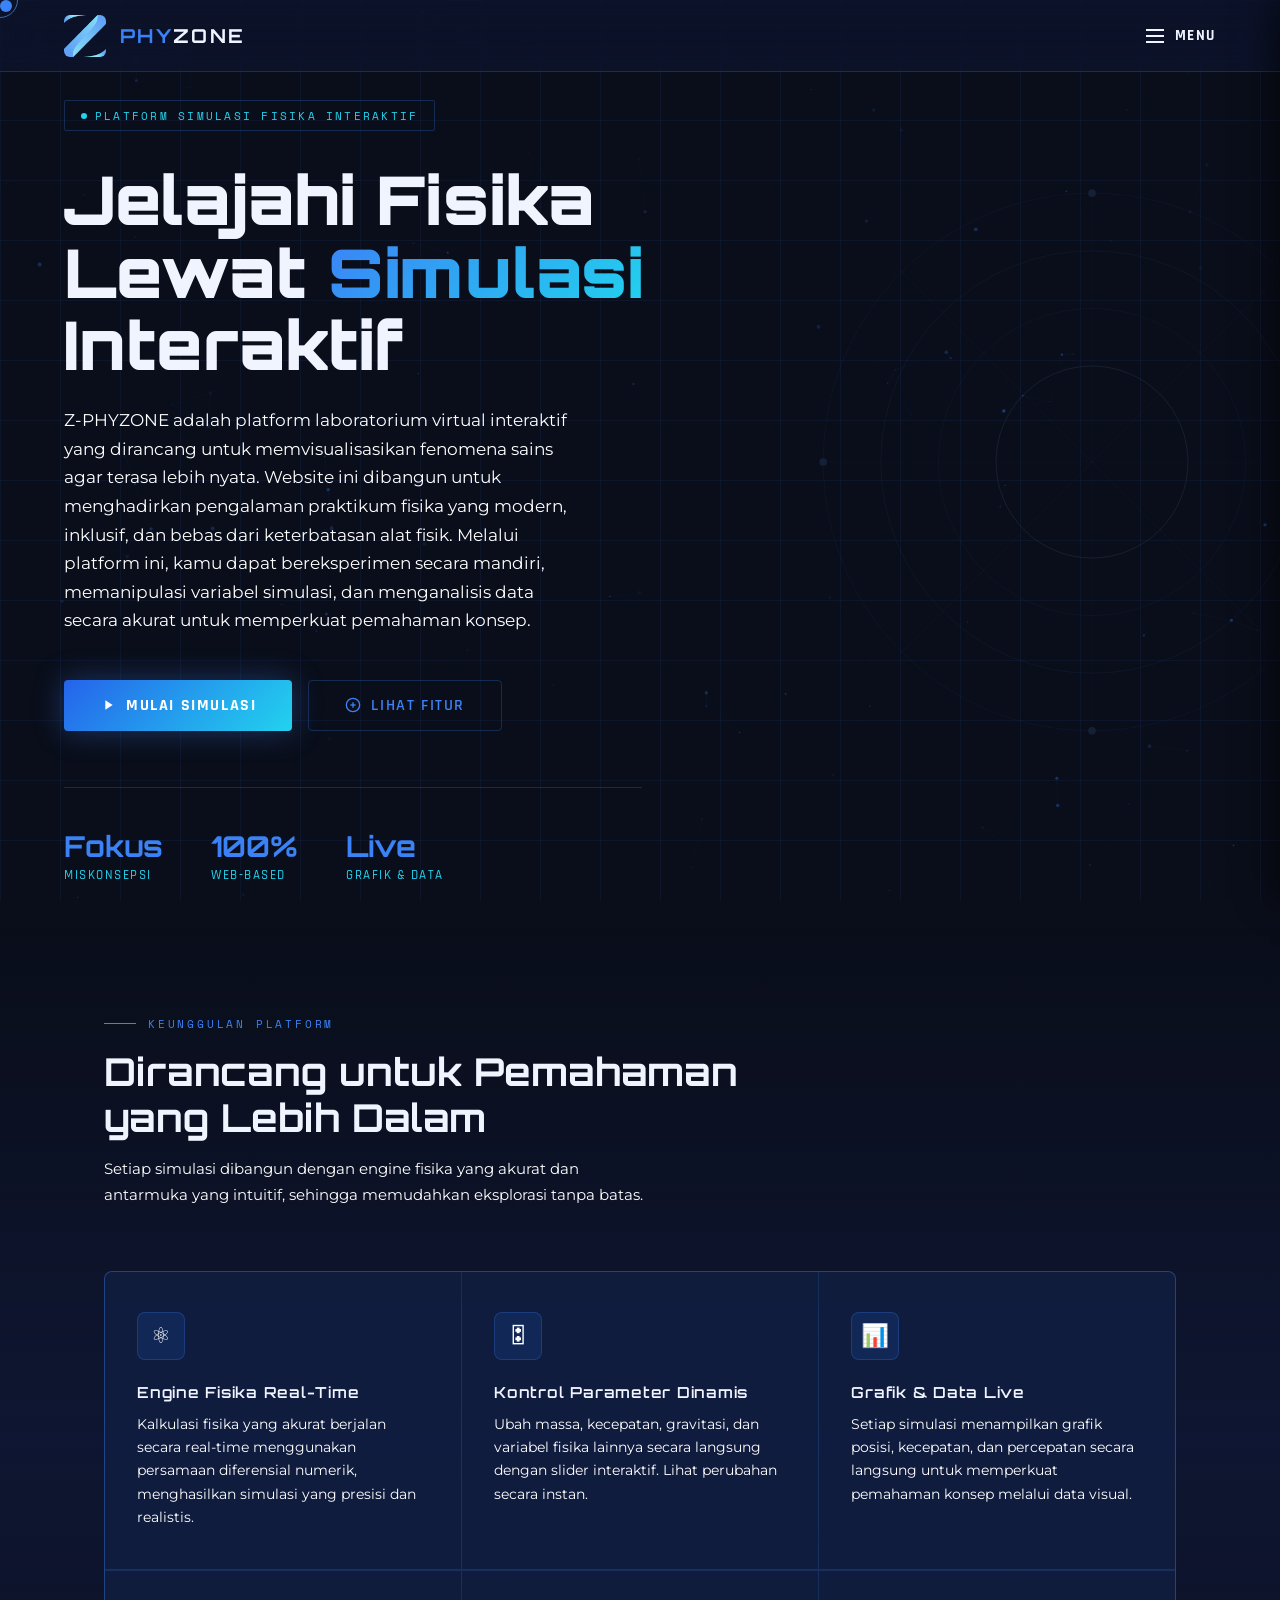
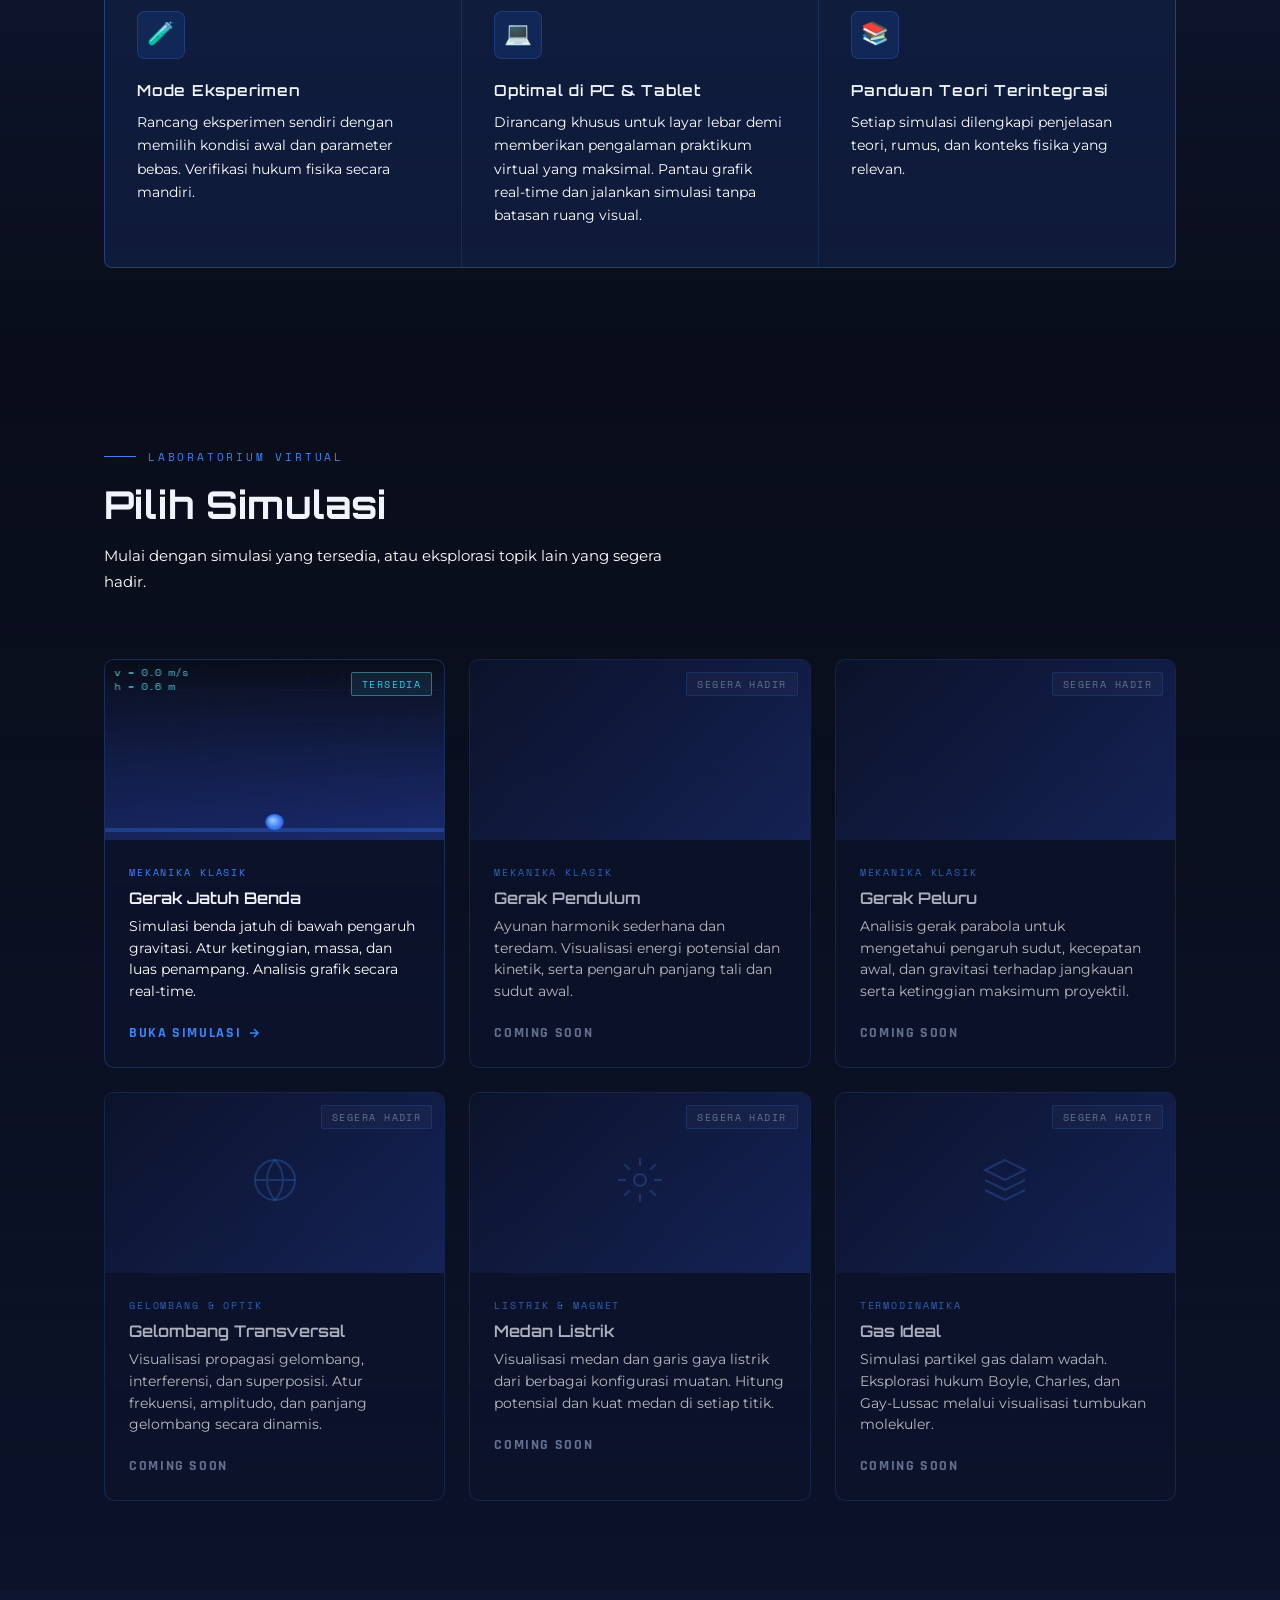
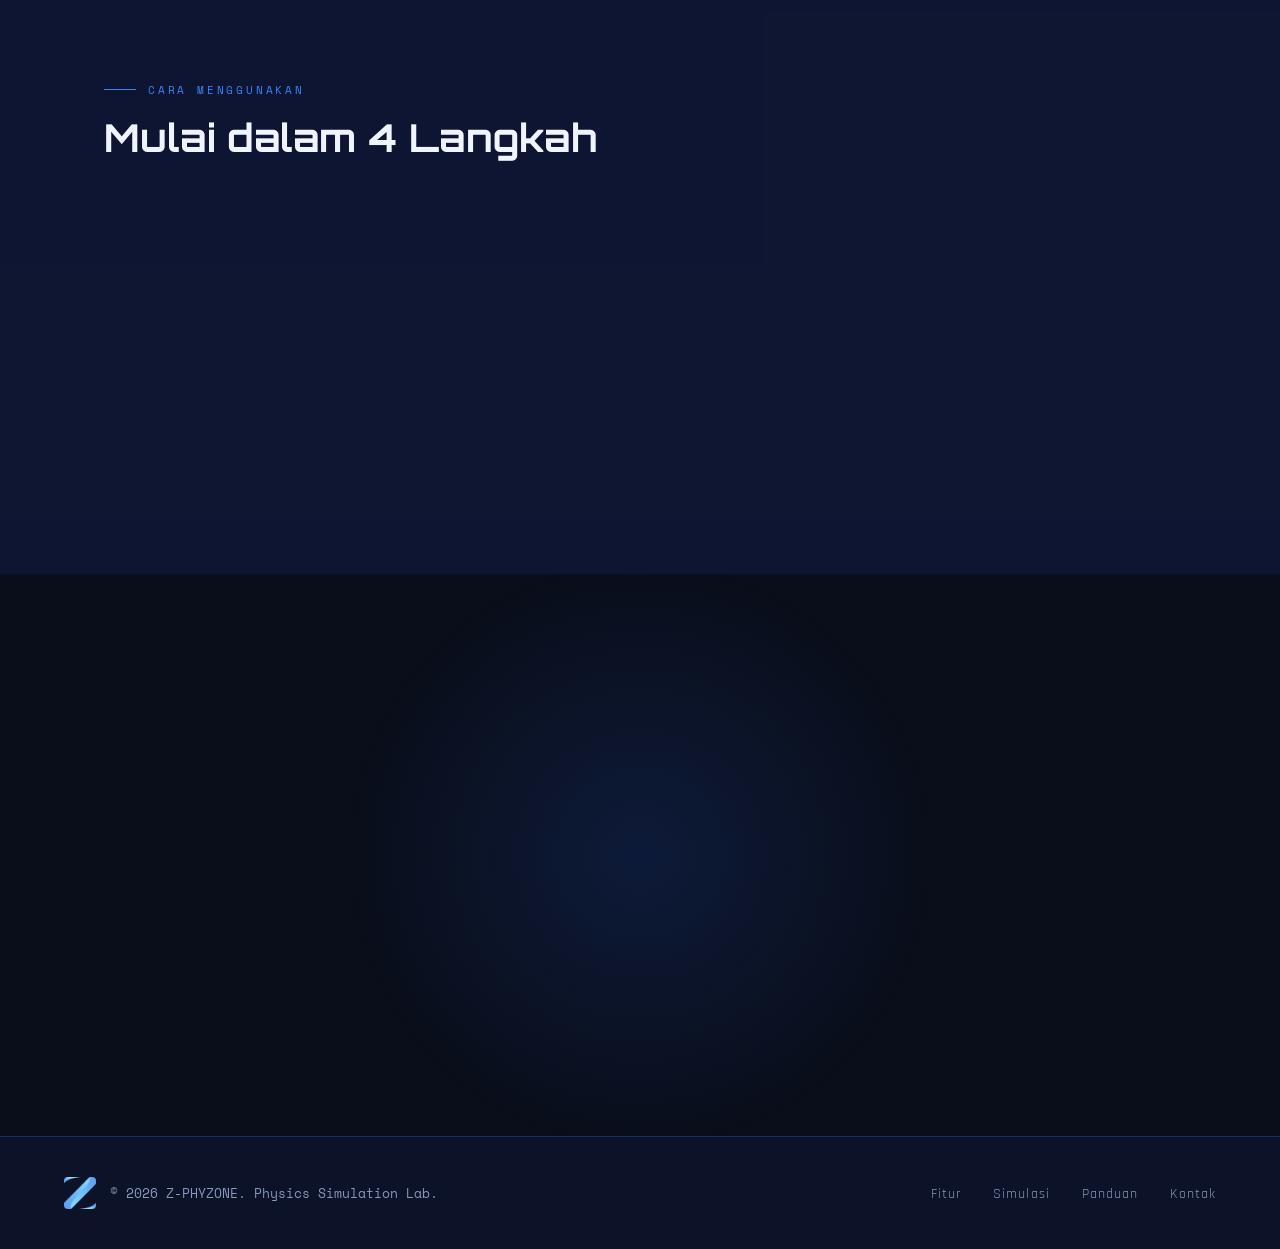
==== commit eb9912be: "index.htmlindex1.htmlmateri.htmlopsi2.cssopsi2.js" ====
--- a/index.html
+++ b/index.html
@@ -6,8 +6,13 @@
 <title>Z-PHYZONE | Physics Simulation Lab</title>
 
 <link href="https://fonts.googleapis.com/css2?family=Montserrat:ital,wght@0,400;0,500;0,600;1,400&family=Orbitron:wght@400;600;700;900&family=Rajdhani:wght@300;400;500;600;700&family=Space+Mono:wght@400;700&display=swap" rel="stylesheet">
-
 <link rel="stylesheet" href="opsi2.css">
+
+<script>
+    if (localStorage.getItem('theme') === 'light') {
+        document.documentElement.classList.add('light-theme');
+    }
+</script>
 </head>
 <body>
 
@@ -22,15 +27,28 @@
     <span class="logo-text"><span>PHY</span>ZONE</span>
   </a>
 
-  <ul class="nav-links">
-    <li><a href="#features">Fitur</a></li>
-    <li><a href="#simulations">Simulasi</a></li>
-    <li><a href="#how">Cara Pakai</a></li>
-    <li><a href="#about">Tentang</a></li>
-  </ul>
-
-  <a href="#simulations" class="nav-cta">Mulai Simulasi</a>
+  <button class="menu-toggle" id="btn-open-sidebar">
+    <svg width="24" height="24" viewBox="0 0 24 24" fill="none" stroke="currentColor" stroke-width="2"><line x1="3" y1="12" x2="21" y2="12"/><line x1="3" y1="6" x2="21" y2="6"/><line x1="3" y1="18" x2="21" y2="18"/></svg>
+    MENU
+  </button>
 </nav>
+
+<div class="sidebar-overlay" id="sidebar-overlay"></div>
+<aside class="right-sidebar" id="right-sidebar">
+  <div class="sidebar-header">
+    <span class="sidebar-title">Menu Navigasi</span>
+    <button class="close-btn" id="btn-close-sidebar">✖</button>
+  </div>
+  <div class="sidebar-nav">
+    <a href="#features" class="snav-item">🚀 Fitur Platform</a>
+    <a href="#simulations" class="snav-item">🧪 Mode Simulasi</a>
+    <a href="#how" class="snav-item">📖 Cara Penggunaan</a>
+    <a href="#about" class="snav-item">ℹ️ Tentang Lab</a>
+  </div>
+  <div class="sidebar-footer">
+    <button class="btn-theme-toggle">🌞 Mode Terang</button>
+  </div>
+</aside>
 
 <section class="hero" id="home">
   <svg class="hero-visual" viewBox="0 0 600 600" fill="none" xmlns="http://www.w3.org/2000/svg">
@@ -72,8 +90,8 @@
 
     <div class="hero-stats">
       <div class="stat-item">
-        <span class="stat-num">Free</span>
-        <span class="stat-label">Simulations</span>
+        <span class="stat-num">Fokus</span>
+        <span class="stat-label">Miskonsepsi</span>
       </div>
       <div class="stat-item">
         <span class="stat-num">100%</span>
--- a/opsi2.css
+++ b/opsi2.css
@@ -1,6 +1,6 @@
-/* Import Font Montserrat dari Google Fonts untuk Deskripsi */
 @import url('https://fonts.googleapis.com/css2?family=Montserrat:wght@400;500;600;700&display=swap');
 
+/* TEMA GELAP (DEFAULT) */
 :root {
   --blue-deep: #0a0e1a;
   --blue-dark: #0d1530;
@@ -9,16 +9,36 @@
   --blue-electric: #3b82f6;
   --blue-light: #60a5fa;
   --blue-glow: #93c5fd;
-  --cyan: #67e8f9;
-  --white: #f0f4ff;
+  --cyan: #22d3ee;
+  --white: #ffffff; /* Putih bersih di mode gelap */
+  --text-title: #f0f4ff;
   --gray: #8899bb;
   --border: rgba(59,130,246,0.25);
   --glass: rgba(13,21,48,0.7);
   --glass2: rgba(26,42,108,0.3);
+  --glass-sidebar: rgba(10,16,32,0.95);
+}
+
+/* TEMA TERANG */
+:root.light-theme {
+  --blue-deep: #f4f7fb;     
+  --blue-dark: #e2e8f0;     
+  --blue-mid: #cbd5e1;
+  --blue-bright: #2563eb;   
+  --blue-electric: #2563eb; 
+  --blue-light: #3b82f6;
+  --blue-glow: #1d4ed8;
+  --cyan: #0284c7;          
+  --white: #000000;         /* Hitam gelap murni di mode terang */
+  --text-title: #0f172a;
+  --gray: #475569;          
+  --border: rgba(37, 99, 235, 0.3);
+  --glass: rgba(255, 255, 255, 0.85); 
+  --glass2: rgba(255, 255, 255, 0.5);
+  --glass-sidebar: rgba(255, 255, 255, 0.95);
 }
 
 * { margin:0; padding:0; box-sizing:border-box; }
-
 html { scroll-behavior: smooth; }
 
 body {
@@ -27,6 +47,7 @@
   color: var(--white);
   overflow-x: hidden;
   cursor: none;
+  transition: background 0.4s ease, color 0.4s ease;
 }
 
 /* CUSTOM CURSOR */
@@ -37,7 +58,6 @@
   position: fixed; top:0; left:0;
   pointer-events: none; z-index:9999;
   transition: transform 0.1s ease;
-  mix-blend-mode: screen;
 }
 .cursor-ring {
   width: 36px; height: 36px;
@@ -48,572 +68,159 @@
   transition: transform 0.15s ease, opacity 0.2s;
   opacity: 0.6;
 }
-
-/* CANVAS */
-#canvas-bg {
-  position: fixed; top:0; left:0;
-  width:100%; height:100%;
-  z-index:0; pointer-events:none;
+:root.light-theme .cursor { background: var(--blue-bright); }
+:root.light-theme .cursor-ring { border-color: var(--blue-bright); }
+
+/* CANVAS BG */
+#canvas-bg { position: fixed; top:0; left:0; width:100%; height:100%; z-index:0; pointer-events:none; }
+.grid-bg {
+  position: fixed; top:0; left:0; right:0; bottom:0;
+  background-image: linear-gradient(var(--border) 1px, transparent 1px), linear-gradient(90deg, var(--border) 1px, transparent 1px);
+  background-size: 60px 60px; pointer-events: none; z-index:0; opacity: 0.3;
 }
 
 /* NAV */
 nav {
-  position: fixed; top:0; left:0; right:0;
-  z-index: 100;
-  display: flex; align-items: center;
-  justify-content: space-between;
-  padding: 0 4rem;
-  height: 72px;
-  background: rgba(10,14,26,0.85);
-  backdrop-filter: blur(20px);
+  position: fixed; top:0; left:0; right:0; z-index: 100;
+  display: flex; align-items: center; justify-content: space-between;
+  padding: 0 4rem; height: 72px;
+  background: var(--glass); backdrop-filter: blur(20px);
   border-bottom: 1px solid var(--border);
-}
-
-.nav-logo {
-  display: flex; align-items: center; gap: 14px;
-  text-decoration: none;
-}
-
-.logo-svg {
-  width: 42px; height: 42px;
-  flex-shrink: 0;
-  object-fit: contain;
-}
-
-.logo-text {
-  font-family: 'Orbitron', sans-serif;
-  font-size: 1.2rem;
-  font-weight: 700;
-  letter-spacing: 0.12em;
-  color: var(--white);
-}
-.logo-text span {
-  color: var(--blue-electric);
-}
-
-.nav-links {
-  display: flex; gap: 2.5rem;
-  list-style: none;
-}
-.nav-links a {
-  font-family: 'Rajdhani', sans-serif;
-  font-size: 0.95rem;
-  font-weight: 600;
-  letter-spacing: 0.1em;
-  text-transform: uppercase;
-  color: var(--gray);
-  text-decoration: none;
+  transition: background 0.4s, border-color 0.4s;
+}
+
+.nav-logo { display: flex; align-items: center; gap: 14px; text-decoration: none; }
+.logo-svg { width: 42px; height: 42px; flex-shrink: 0; object-fit: contain; border-radius: 6px; }
+.logo-text { font-family: 'Orbitron', sans-serif; font-size: 1.2rem; font-weight: 700; letter-spacing: 0.12em; color: var(--text-title); }
+.logo-text span { color: var(--blue-electric); }
+
+/* MENU TOGGLE BTN */
+.menu-toggle {
+  background: transparent; border: none; color: var(--text-title);
+  cursor: pointer; display: flex; align-items: center; gap: 8px;
+  font-family: 'Rajdhani', sans-serif; text-transform: uppercase;
+  font-size: 0.95rem; font-weight: 700; letter-spacing: 0.1em;
   transition: color 0.2s;
-  position: relative;
-}
-.nav-links a::after {
-  content:''; position:absolute; bottom:-4px; left:0; right:0;
-  height: 1px; background: var(--blue-electric);
-  transform: scaleX(0); transform-origin: left;
-  transition: transform 0.25s ease;
-}
-.nav-links a:hover { color: var(--blue-glow); }
-.nav-links a:hover::after { transform: scaleX(1); }
-
-.nav-cta {
-  font-family: 'Rajdhani', sans-serif;
-  font-size: 0.9rem;
-  font-weight: 700;
-  letter-spacing: 0.12em;
-  text-transform: uppercase;
-  color: var(--blue-deep);
-  background: linear-gradient(135deg, var(--blue-electric), var(--cyan));
-  padding: 9px 26px;
-  border-radius: 4px;
-  text-decoration: none;
-  transition: opacity 0.2s, transform 0.2s;
-}
-.nav-cta:hover { opacity:0.9; transform: translateY(-1px); }
+}
+.menu-toggle:hover { color: var(--cyan); }
+
+/* SIDEBAR RIGHT */
+.sidebar-overlay { position: fixed; top: 0; left: 0; right: 0; bottom: 0; background: rgba(0,0,0,0.6); backdrop-filter: blur(4px); z-index: 999; opacity: 0; pointer-events: none; transition: opacity 0.3s ease; }
+.sidebar-overlay.active { opacity: 1; pointer-events: all; }
+.right-sidebar { position: fixed; top: 0; right: -320px; width: 320px; height: 100vh; max-width: 100vw; background: var(--glass-sidebar); backdrop-filter: blur(20px); border-left: 1px solid var(--border); z-index: 1000; transition: right 0.4s cubic-bezier(0.4, 0, 0.2, 1), background 0.4s; display: flex; flex-direction: column; padding: 2rem; box-shadow: -10px 0 30px rgba(0,0,0,0.5); }
+.right-sidebar.active { right: 0; }
+.sidebar-header { display: flex; justify-content: space-between; align-items: center; margin-bottom: 1.5rem; padding-bottom: 1rem; border-bottom: 1px solid var(--border); }
+.sidebar-title { font-family: 'Orbitron', sans-serif; font-size: 1.1rem; color: var(--text-title); font-weight: 700;}
+.close-btn { background: transparent; border: none; color: var(--gray); font-size: 1.5rem; cursor: pointer; transition: color 0.2s; }
+.close-btn:hover { color: var(--cyan); }
+.sidebar-nav { display: flex; flex-direction: column; gap: 0.6rem; overflow-y: auto; flex: 1; margin-bottom: 1rem; padding-right: 5px;}
+.snav-item { font-family: 'Space Mono', monospace; font-size: 0.8rem; letter-spacing: 0.05em; color: var(--gray); text-decoration: none; text-transform: uppercase; padding: 0.8rem 1rem; border-radius: 6px; border: 1px solid transparent; transition: all 0.2s; }
+.snav-item:hover { color: var(--cyan); background: rgba(34,211,238,0.08); border-color: rgba(34,211,238,0.3); }
+
+/* SIDEBAR FOOTER (THEME TOGGLE) */
+.sidebar-footer { border-top: 1px solid var(--border); padding-top: 1.5rem; display: flex; flex-direction: column; gap: 10px; }
+.btn-theme-toggle { display: flex; align-items: center; justify-content: center; width: 100%; padding: 12px; background: rgba(59,130,246,0.1); border: 1px solid var(--blue-electric); color: var(--blue-electric); border-radius: 6px; cursor: pointer; font-family: 'Rajdhani', sans-serif; font-weight: 700; font-size: 0.95rem; text-transform: uppercase; letter-spacing: 0.1em; transition: all 0.2s; }
+.btn-theme-toggle:hover { background: var(--blue-electric); color: #fff; }
+:root.light-theme .btn-theme-toggle:hover { color: #fff; }
 
 /* HERO */
-.hero {
-  position: relative; z-index:1;
-  min-height: 100vh;
-  display: flex; align-items: center;
-  padding: 100px clamp(2rem, 5vw, 4rem) 40px; 
-  overflow: hidden;
-}
-
-.hero-content {
-  max-width: 660px;
-  animation: fadeUp 0.9s ease forwards;
-  opacity:0; transform: translateY(30px);
-  animation-delay: 0.3s;
-}
-
-@keyframes fadeUp {
-  to { opacity:1; transform:translateY(0); }
-}
-
-.hero-tag {
-  display: inline-flex; align-items: center; gap: 8px;
-  font-family: 'Space Mono', monospace;
-  font-size: 0.7rem;
-  color: var(--cyan);
-  letter-spacing: 0.2em;
-  text-transform: uppercase;
-  border: 1px solid rgba(103,232,249,0.35);
-  padding: 6px 16px;
-  border-radius: 2px;
-  margin-bottom: 2rem;
-}
-.hero-tag::before {
-  content:''; width:6px; height:6px;
-  background: var(--cyan); border-radius:50%;
-  animation: blink 1.4s infinite;
-}
-@keyframes blink { 0%,100%{opacity:1} 50%{opacity:0.2} }
-
-.hero h1 {
-  font-family: 'Orbitron', sans-serif;
-  font-size: clamp(2.8rem, 5.5vw, 4.2rem);
-  font-weight: 900;
-  line-height: 1.08;
-  letter-spacing: -0.01em;
-  margin-bottom: 1.6rem;
-}
-.hero h1 em {
-  font-style: normal;
-  background: linear-gradient(135deg, var(--blue-electric) 0%, var(--cyan) 100%);
-  -webkit-background-clip: text;
-  -webkit-text-fill-color: transparent;
-  background-clip: text;
-}
-
-/* FONT MONTSERRAT DITERAPKAN DI SINI */
-.hero-sub {
-  font-family: 'Montserrat', sans-serif;
-  font-size: 1.05rem;
-  font-weight: 400;
-  color: var(--gray);
-  line-height: 1.7;
-  margin-bottom: 2.8rem;
-  max-width: 520px;
-}
-
-.hero-btns {
-  display: flex; gap: 1rem; flex-wrap: wrap;
-}
-
-.btn-primary {
-  font-family: 'Rajdhani', sans-serif;
-  font-size: 1rem; font-weight: 700;
-  letter-spacing: 0.1em; text-transform: uppercase;
-  color: var(--blue-deep);
-  background: linear-gradient(135deg, var(--blue-electric), var(--cyan));
-  padding: 14px 36px;
-  border-radius: 4px;
-  text-decoration: none;
-  display: inline-flex; align-items: center; gap:10px;
-  transition: transform 0.2s, box-shadow 0.2s;
-  box-shadow: 0 0 30px rgba(59,130,246,0.35);
-}
-.btn-primary:hover {
-  transform: translateY(-2px);
-  box-shadow: 0 4px 40px rgba(59,130,246,0.55);
-}
-
-.btn-outline {
-  font-family: 'Rajdhani', sans-serif;
-  font-size: 1rem; font-weight: 600;
-  letter-spacing: 0.1em; text-transform: uppercase;
-  color: var(--blue-glow);
-  background: transparent;
-  border: 1px solid var(--border);
-  padding: 14px 36px;
-  border-radius: 4px;
-  text-decoration: none;
-  display: inline-flex; align-items: center; gap:10px;
-  transition: border-color 0.2s, background 0.2s;
-}
-.btn-outline:hover {
-  border-color: var(--blue-electric);
-  background: rgba(59,130,246,0.1);
-}
+.hero { position: relative; z-index:1; min-height: 100vh; display: flex; align-items: center; padding: 100px clamp(2rem, 5vw, 4rem) 40px; overflow: hidden; }
+.hero-content { max-width: 660px; animation: fadeUp 0.9s ease forwards; opacity:0; transform: translateY(30px); animation-delay: 0.3s; }
+@keyframes fadeUp { to { opacity:1; transform:translateY(0); } }
+
+.hero-tag { display: inline-flex; align-items: center; gap: 8px; font-family: 'Space Mono', monospace; font-size: 0.7rem; color: var(--cyan); letter-spacing: 0.2em; text-transform: uppercase; border: 1px solid var(--border); padding: 6px 16px; border-radius: 2px; margin-bottom: 2rem; }
+.hero-tag::before { content:''; width:6px; height:6px; background: var(--cyan); border-radius:50%; animation: blink 1.4s infinite; }
+
+.hero h1 { font-family: 'Orbitron', sans-serif; font-size: clamp(2.8rem, 5.5vw, 4.2rem); font-weight: 900; line-height: 1.08; margin-bottom: 1.6rem; color: var(--text-title); }
+.hero h1 em { font-style: normal; background: linear-gradient(135deg, var(--blue-electric) 0%, var(--cyan) 100%); -webkit-background-clip: text; -webkit-text-fill-color: transparent; background-clip: text; }
+
+.hero-sub { font-family: 'Montserrat', sans-serif; font-size: 1.05rem; font-weight: 400; color: var(--white); line-height: 1.7; margin-bottom: 2.8rem; max-width: 520px; transition: color 0.4s; }
+
+.hero-btns { display: flex; gap: 1rem; flex-wrap: wrap; }
+.btn-primary { font-family: 'Rajdhani', sans-serif; font-size: 1rem; font-weight: 700; letter-spacing: 0.1em; text-transform: uppercase; color: #fff; background: linear-gradient(135deg, var(--blue-bright), var(--cyan)); padding: 14px 36px; border-radius: 4px; text-decoration: none; display: inline-flex; align-items: center; gap:10px; transition: transform 0.2s, box-shadow 0.2s; box-shadow: 0 0 30px rgba(59,130,246,0.35); }
+.btn-primary:hover { transform: translateY(-2px); box-shadow: 0 4px 40px rgba(59,130,246,0.55); }
+.btn-outline { font-family: 'Rajdhani', sans-serif; font-size: 1rem; font-weight: 600; letter-spacing: 0.1em; text-transform: uppercase; color: var(--blue-electric); background: transparent; border: 1px solid var(--border); padding: 14px 36px; border-radius: 4px; text-decoration: none; display: inline-flex; align-items: center; gap:10px; transition: border-color 0.2s, background 0.2s; }
+.btn-outline:hover { border-color: var(--blue-electric); background: rgba(59,130,246,0.1); }
 
 /* HERO VISUAL */
-.hero-visual {
-  position: absolute;
-  right: -100px; top: 50%;
-  transform: translateY(-50%);
-  width: clamp(400px, 45vw, 680px); 
-  height: clamp(400px, 45vw, 680px);
-  opacity: 0.12;
-  pointer-events: none;
-  animation: rotSlow 25s linear infinite;
-}
+.hero-visual { position: absolute; right: -100px; top: 50%; transform: translateY(-50%); width: clamp(400px, 45vw, 680px); height: clamp(400px, 45vw, 680px); opacity: 0.12; pointer-events: none; animation: rotSlow 25s linear infinite; transition: opacity 0.4s; }
+:root.light-theme .hero-visual { opacity: 0.08; }
 @keyframes rotSlow { to { transform: translateY(-50%) rotate(360deg); } }
 
-.hero-stats {
-  display: flex; gap: 3rem;
-  margin-top: 3.5rem;
-  padding-top: 2.5rem;
-  border-top: 1px solid rgba(59,130,246,0.18);
-  animation: fadeUp 0.9s ease forwards;
-  opacity:0; animation-delay: 0.7s;
-}
-
-.stat-num {
-  font-family: 'Orbitron', sans-serif;
-  font-size: 1.8rem; font-weight: 700;
-  color: var(--blue-electric);
-  display: block;
-}
-.stat-label {
-  font-size: 0.8rem; font-weight: 500;
-  color: var(--gray);
-  letter-spacing: 0.12em;
-  text-transform: uppercase;
-}
-
-/* SECTION COMMON */
+.hero-stats { display: flex; gap: 3rem; margin-top: 3.5rem; padding-top: 2.5rem; border-top: 1px solid var(--border); animation: fadeUp 0.9s ease forwards; opacity:0; animation-delay: 0.7s; }
+.stat-num { font-family: 'Orbitron', sans-serif; font-size: 1.8rem; font-weight: 700; color: var(--blue-electric); display: block; }
+.stat-label { font-size: 0.8rem; font-weight: 500; color: var(--cyan); letter-spacing: 0.12em; text-transform: uppercase; }
+
+/* SECTIONS */
 section { position: relative; z-index:1; }
-
-.section-inner {
-  max-width: 1200px;
-  margin: 0 auto;
-  padding: clamp(4rem, 10vh, 7rem) clamp(2rem, 5vw, 4rem); 
-}
-
-.section-label {
-  font-family: 'Space Mono', monospace;
-  font-size: 0.7rem;
-  color: var(--blue-electric);
-  letter-spacing: 0.25em;
-  text-transform: uppercase;
-  margin-bottom: 1rem;
-  display: flex; align-items: center; gap: 12px;
-}
-.section-label::before {
-  content:''; width: 32px; height:1px;
-  background: var(--blue-electric);
-}
-
-.section-title {
-  font-family: 'Orbitron', sans-serif;
-  font-size: clamp(1.7rem, 3vw, 2.4rem);
-  font-weight: 700;
-  margin-bottom: 1rem;
-  line-height: 1.2;
-}
-
-/* FONT MONTSERRAT DITERAPKAN DI SINI */
-.section-desc {
-  font-family: 'Montserrat', sans-serif;
-  font-size: 0.95rem;
-  color: var(--gray);
-  line-height: 1.7;
-  max-width: 560px;
-  margin-bottom: 4rem;
-}
+.section-inner { max-width: 1200px; margin: 0 auto; padding: clamp(4rem, 10vh, 7rem) clamp(2rem, 5vw, 4rem); }
+.section-label { font-family: 'Space Mono', monospace; font-size: 0.7rem; color: var(--blue-electric); letter-spacing: 0.25em; text-transform: uppercase; margin-bottom: 1rem; display: flex; align-items: center; gap: 12px; }
+.section-label::before { content:''; width: 32px; height:1px; background: var(--blue-electric); }
+.section-title { font-family: 'Orbitron', sans-serif; font-size: clamp(1.7rem, 3vw, 2.4rem); font-weight: 700; margin-bottom: 1rem; line-height: 1.2; color: var(--text-title); }
+.section-desc { font-family: 'Montserrat', sans-serif; font-size: 0.95rem; color: var(--white); line-height: 1.7; max-width: 560px; margin-bottom: 4rem; transition: color 0.4s;}
 
 /* FEATURES */
-#features {
-  background: linear-gradient(180deg, transparent 0%, rgba(26,42,108,0.08) 50%, transparent 100%);
-}
-
-.features-grid {
-  display: grid;
-  grid-template-columns: repeat(3, 1fr);
-  gap: 1.5px;
-  background: var(--border);
-  border: 1px solid var(--border);
-  border-radius: 8px;
-  overflow: hidden;
-}
-
-.feature-card {
-  background: var(--glass);
-  padding: 2.5rem 2rem;
-  transition: background 0.25s;
-  position: relative;
-  overflow: hidden;
-}
-.feature-card::before {
-  content:''; position:absolute;
-  top:0; left:0; right:0; height:2px;
-  background: linear-gradient(90deg, transparent, var(--blue-electric), transparent);
-  opacity:0; transition: opacity 0.3s;
-}
-.feature-card:hover { background: rgba(26,42,108,0.5); }
+#features { background: linear-gradient(180deg, transparent 0%, var(--glass2) 50%, transparent 100%); }
+.features-grid { display: grid; grid-template-columns: repeat(3, 1fr); gap: 1.5px; background: var(--border); border: 1px solid var(--border); border-radius: 8px; overflow: hidden; }
+.feature-card { background: var(--glass); padding: 2.5rem 2rem; transition: background 0.25s; position: relative; overflow: hidden; }
+.feature-card::before { content:''; position:absolute; top:0; left:0; right:0; height:2px; background: linear-gradient(90deg, transparent, var(--blue-electric), transparent); opacity:0; transition: opacity 0.3s; }
+.feature-card:hover { background: var(--glass2); }
 .feature-card:hover::before { opacity:1; }
-
-.feature-icon {
-  width: 48px; height: 48px;
-  background: rgba(37,99,235,0.15);
-  border: 1px solid rgba(59,130,246,0.3);
-  border-radius: 8px;
-  display: flex; align-items: center; justify-content: center;
-  margin-bottom: 1.4rem;
-  font-size: 1.4rem;
-}
-
-.feature-title {
-  font-family: 'Orbitron', sans-serif;
-  font-size: 0.95rem; font-weight: 600;
-  letter-spacing: 0.05em;
-  margin-bottom: 0.7rem;
-  color: var(--white);
-}
-
-/* FONT MONTSERRAT DITERAPKAN DI SINI */
-.feature-desc {
-  font-family: 'Montserrat', sans-serif;
-  font-size: 0.88rem;
-  color: var(--gray);
-  line-height: 1.65;
-}
+.feature-icon { width: 48px; height: 48px; background: rgba(37,99,235,0.15); border: 1px solid var(--border); border-radius: 8px; display: flex; align-items: center; justify-content: center; margin-bottom: 1.4rem; font-size: 1.4rem; }
+.feature-title { font-family: 'Orbitron', sans-serif; font-size: 0.95rem; font-weight: 600; letter-spacing: 0.05em; margin-bottom: 0.7rem; color: var(--text-title); }
+.feature-desc { font-family: 'Montserrat', sans-serif; font-size: 0.88rem; color: var(--white); line-height: 1.65; transition: color 0.4s; }
 
 /* SIMULATIONS */
-#simulations {
-  background: linear-gradient(180deg, transparent 0%, rgba(10,14,26,0.6) 100%);
-}
-
-.sim-grid {
-  display: grid;
-  grid-template-columns: repeat(auto-fill, minmax(300px,1fr));
-  gap: 1.5rem;
-}
-
-.sim-card {
-  background: var(--glass);
-  border: 1px solid var(--border);
-  border-radius: 10px;
-  overflow: hidden;
-  transition: transform 0.25s, box-shadow 0.25s, border-color 0.25s;
-  text-decoration: none; color: inherit;
-  display: block;
-}
-.sim-card:hover {
-  transform: translateY(-4px);
-  box-shadow: 0 12px 40px rgba(59,130,246,0.2);
-  border-color: rgba(59,130,246,0.5);
-}
-
-.sim-preview {
-  height: 180px;
-  position: relative;
-  overflow: hidden;
-  background: linear-gradient(135deg, rgba(13,21,48,0.9), rgba(26,42,108,0.4));
-  display: flex; align-items: center; justify-content: center;
-}
-
-.sim-preview canvas {
-  width: 100%; height: 100%;
-}
-
-.sim-badge {
-  position: absolute; top:12px; right:12px;
-  font-family: 'Space Mono', monospace;
-  font-size: 0.6rem; letter-spacing: 0.15em;
-  text-transform: uppercase;
-  padding: 4px 10px;
-  border-radius: 2px;
-  border: 1px solid;
-}
-.badge-available {
-  color: var(--cyan);
-  border-color: rgba(103,232,249,0.4);
-  background: rgba(103,232,249,0.08);
-}
-.badge-soon {
-  color: var(--gray);
-  border-color: rgba(136,153,187,0.4);
-  background: rgba(136,153,187,0.08);
-}
-
+#simulations { background: linear-gradient(180deg, transparent 0%, var(--glass) 100%); }
+.sim-grid { display: grid; grid-template-columns: repeat(auto-fill, minmax(300px,1fr)); gap: 1.5rem; }
+.sim-card { background: var(--glass); border: 1px solid var(--border); border-radius: 10px; overflow: hidden; transition: transform 0.25s, box-shadow 0.25s, border-color 0.25s; text-decoration: none; color: inherit; display: block; }
+.sim-card:hover { transform: translateY(-4px); box-shadow: 0 12px 40px rgba(59,130,246,0.2); border-color: var(--blue-electric); }
+.sim-preview { height: 180px; position: relative; overflow: hidden; background: linear-gradient(135deg, var(--blue-dark), var(--blue-mid)); display: flex; align-items: center; justify-content: center; }
+.sim-preview canvas { width: 100%; height: 100%; }
+.sim-badge { position: absolute; top:12px; right:12px; font-family: 'Space Mono', monospace; font-size: 0.6rem; letter-spacing: 0.15em; text-transform: uppercase; padding: 4px 10px; border-radius: 2px; border: 1px solid; }
+.badge-available { color: var(--cyan); border-color: rgba(103,232,249,0.4); background: rgba(103,232,249,0.08); }
+.badge-soon { color: var(--gray); border-color: var(--border); background: rgba(136,153,187,0.08); }
 .sim-body { padding: 1.5rem; }
-
-.sim-category {
-  font-family: 'Space Mono', monospace;
-  font-size: 0.65rem; letter-spacing: 0.18em;
-  text-transform: uppercase;
-  color: var(--blue-electric);
-  margin-bottom: 0.5rem;
-}
-
-.sim-name {
-  font-family: 'Orbitron', sans-serif;
-  font-size: 1rem; font-weight: 600;
-  color: var(--white);
-  margin-bottom: 0.5rem;
-}
-
-/* FONT MONTSERRAT DITERAPKAN DI SINI */
-.sim-desc {
-  font-family: 'Montserrat', sans-serif;
-  font-size: 0.85rem;
-  color: var(--gray);
-  line-height: 1.6; 
-  margin-bottom: 1.2rem;
-}
-
-.sim-link {
-  font-family: 'Rajdhani', sans-serif;
-  font-size: 0.85rem; font-weight: 700;
-  letter-spacing: 0.12em; text-transform: uppercase;
-  color: var(--blue-electric);
-  display: inline-flex; align-items: center; gap: 6px;
-}
+.sim-category { font-family: 'Space Mono', monospace; font-size: 0.65rem; letter-spacing: 0.18em; text-transform: uppercase; color: var(--blue-electric); margin-bottom: 0.5rem; }
+.sim-name { font-family: 'Orbitron', sans-serif; font-size: 1rem; font-weight: 600; color: var(--text-title); margin-bottom: 0.5rem; }
+.sim-desc { font-family: 'Montserrat', sans-serif; font-size: 0.85rem; color: var(--white); line-height: 1.6; margin-bottom: 1.2rem; transition: color 0.4s;}
+.sim-link { font-family: 'Rajdhani', sans-serif; font-size: 0.85rem; font-weight: 700; letter-spacing: 0.12em; text-transform: uppercase; color: var(--blue-electric); display: inline-flex; align-items: center; gap: 6px; }
 .sim-link svg { transition: transform 0.2s; }
 .sim-card:hover .sim-link svg { transform: translateX(4px); }
 
 /* HOW IT WORKS */
-#how {
-  background: rgba(26,42,108,0.06);
-}
-
-.steps {
-  display: grid; grid-template-columns: repeat(4,1fr);
-  gap: 2rem; position: relative;
-}
-.steps::before {
-  content:''; position:absolute;
-  top: 28px; left: calc(12.5% + 28px); right: calc(12.5% + 28px);
-  height: 1px;
-  background: linear-gradient(90deg, transparent, var(--border), var(--blue-electric), var(--border), transparent);
-  z-index:0;
-}
-
-.step {
-  text-align: center; position: relative; z-index:1;
-}
-
-.step-num {
-  width: 56px; height: 56px;
-  border: 1px solid var(--border);
-  border-radius: 50%;
-  display: flex; align-items: center; justify-content: center;
-  margin: 0 auto 1.4rem;
-  font-family: 'Orbitron', sans-serif;
-  font-size: 1rem; font-weight: 700;
-  color: var(--blue-electric);
-  background: var(--blue-dark);
-  transition: border-color 0.3s, background 0.3s;
-}
-.step:hover .step-num {
-  border-color: var(--blue-electric);
-  background: rgba(37,99,235,0.15);
-}
-
-.step-title {
-  font-family: 'Orbitron', sans-serif;
-  font-size: 0.85rem; font-weight: 600;
-  letter-spacing: 0.05em;
-  margin-bottom: 0.6rem; color: var(--white);
-}
-
-/* FONT MONTSERRAT DITERAPKAN DI SINI */
-.step-desc {
-  font-family: 'Montserrat', sans-serif;
-  font-size: 0.85rem; 
-  color: var(--gray);
-  line-height: 1.6;
-}
+#how { background: var(--glass2); }
+.steps { display: grid; grid-template-columns: repeat(4,1fr); gap: 2rem; position: relative; }
+.steps::before { content:''; position:absolute; top: 28px; left: calc(12.5% + 28px); right: calc(12.5% + 28px); height: 1px; background: linear-gradient(90deg, transparent, var(--border), var(--blue-electric), var(--border), transparent); z-index:0; }
+.step { text-align: center; position: relative; z-index:1; }
+.step-num { width: 56px; height: 56px; border: 1px solid var(--border); border-radius: 50%; display: flex; align-items: center; justify-content: center; margin: 0 auto 1.4rem; font-family: 'Orbitron', sans-serif; font-size: 1rem; font-weight: 700; color: var(--blue-electric); background: var(--blue-dark); transition: border-color 0.3s, background 0.3s; }
+.step:hover .step-num { border-color: var(--blue-electric); background: rgba(37,99,235,0.15); }
+.step-title { font-family: 'Orbitron', sans-serif; font-size: 0.85rem; font-weight: 600; letter-spacing: 0.05em; margin-bottom: 0.6rem; color: var(--text-title); }
+.step-desc { font-family: 'Montserrat', sans-serif; font-size: 0.85rem; color: var(--white); line-height: 1.6; transition: color 0.4s;}
 
 /* CTA */
-#cta {
-  text-align: center;
-  position: relative; overflow: hidden;
-}
+#cta { text-align: center; position: relative; overflow: hidden; }
 #cta .section-inner { padding: 8rem 4rem; }
-
-.cta-glow {
-  position: absolute;
-  width: 600px; height: 600px;
-  background: radial-gradient(circle, rgba(37,99,235,0.15) 0%, transparent 70%);
-  top: 50%; left: 50%;
-  transform: translate(-50%,-50%);
-  pointer-events: none;
-}
-
-#cta h2 {
-  font-family: 'Orbitron', sans-serif;
-  font-size: clamp(2rem,4vw,3rem);
-  font-weight: 900;
-  margin-bottom: 1.2rem;
-  line-height: 1.15;
-}
-#cta h2 em {
-  font-style: normal;
-  background: linear-gradient(135deg, var(--blue-electric), var(--cyan));
-  -webkit-background-clip: text; -webkit-text-fill-color: transparent;
-  background-clip: text;
-}
-
-/* FONT MONTSERRAT DITERAPKAN DI SINI */
-#cta p {
-  font-family: 'Montserrat', sans-serif;
-  color: var(--gray); 
-  font-size: 1rem;
-  max-width: 480px; 
-  margin: 0 auto 2.5rem;
-  line-height: 1.7;
-}
+.cta-glow { position: absolute; width: 600px; height: 600px; background: radial-gradient(circle, rgba(37,99,235,0.15) 0%, transparent 70%); top: 50%; left: 50%; transform: translate(-50%,-50%); pointer-events: none; }
+#cta h2 { font-family: 'Orbitron', sans-serif; font-size: clamp(2rem,4vw,3rem); font-weight: 900; margin-bottom: 1.2rem; line-height: 1.15; color: var(--text-title);}
+#cta h2 em { font-style: normal; background: linear-gradient(135deg, var(--blue-electric), var(--cyan)); -webkit-background-clip: text; -webkit-text-fill-color: transparent; background-clip: text; }
+#cta p { font-family: 'Montserrat', sans-serif; color: var(--white); font-size: 1rem; max-width: 480px; margin: 0 auto 2.5rem; line-height: 1.7; transition: color 0.4s;}
 
 /* FOOTER */
-footer {
-  border-top: 1px solid var(--border);
-  padding: 2.5rem 4rem;
-  display: flex; align-items: center;
-  justify-content: space-between;
-  position: relative; z-index:1;
-  background: rgba(10,14,26,0.8);
-}
-
-.footer-left {
-  display: flex; align-items: center; gap: 14px;
-}
-
-.footer-copy {
-  font-size: 0.82rem; color: var(--gray);
-  font-family: 'Space Mono', monospace;
-}
-
-.footer-links {
-  display: flex; gap: 2rem; list-style: none;
-}
-.footer-links a {
-  font-size: 0.85rem; color: var(--gray);
-  text-decoration: none; letter-spacing: 0.08em;
-  transition: color 0.2s;
-}
+footer { border-top: 1px solid var(--border); padding: 2.5rem 4rem; display: flex; align-items: center; justify-content: space-between; position: relative; z-index:1; background: var(--glass); }
+.footer-left { display: flex; align-items: center; gap: 14px; }
+.footer-copy { font-size: 0.82rem; color: var(--gray); font-family: 'Space Mono', monospace; }
+.footer-links { display: flex; gap: 2rem; list-style: none; }
+.footer-links a { font-size: 0.85rem; color: var(--gray); text-decoration: none; letter-spacing: 0.08em; transition: color 0.2s; }
 .footer-links a:hover { color: var(--blue-light); }
 
 /* SCROLL REVEAL */
-.reveal {
-  opacity: 0; transform: translateY(28px);
-  transition: opacity 0.7s ease, transform 0.7s ease;
-}
-.reveal.visible {
-  opacity:1; transform:translateY(0);
-}
-
-/* FREE FALL MINI PREVIEW */
-.freefall-preview {
-  width: 100%; height: 100%;
-  position: absolute; top:0; left:0;
-}
-
-/* GRID BG */
-.grid-bg {
-  position: fixed; top:0; left:0; right:0; bottom:0;
-  background-image:
-    linear-gradient(rgba(37,99,235,0.04) 1px, transparent 1px),
-    linear-gradient(90deg, rgba(37,99,235,0.04) 1px, transparent 1px);
-  background-size: 60px 60px;
-  pointer-events: none; z-index:0;
-}
-
-/* MEDIA QUERY UNTUK LAYAR SEMPIT / HP */
+.reveal { opacity: 0; transform: translateY(28px); transition: opacity 0.7s ease, transform 0.7s ease; }
+.reveal.visible { opacity:1; transform:translateY(0); }
+
+/* MEDIA QUERY HP */
 @media (max-width: 900px) {
   nav { padding: 0 2rem; }
-  .nav-links { display: none; }
   .hero { padding: 100px 2rem 40px; }
   .features-grid { grid-template-columns: 1fr; }
   .steps { grid-template-columns: 1fr 1fr; }
@@ -621,30 +228,10 @@
   footer { flex-direction: column; gap: 1.5rem; text-align: center; }
 }
 
-/* OPTIMASI TAMBAHAN UNTUK LAYAR LAPTOP (LAYAR PENDEK) */
 @media (max-height: 750px) {
-  .hero {
-    min-height: auto; 
-    padding-top: 120px; 
-    padding-bottom: 60px;
-  }
-  
-  .hero h1 {
-    font-size: clamp(2.2rem, 4vw, 3.5rem);
-    margin-bottom: 1rem;
-  }
-  
-  .hero-sub {
-    font-size: 1rem;
-    margin-bottom: 1.5rem;
-  }
-
-  .hero-stats {
-    margin-top: 2rem;
-    padding-top: 1.5rem;
-  }
-
-  .hero-visual {
-    opacity: 0.06; 
-  }
+  .hero { min-height: auto; padding-top: 120px; padding-bottom: 60px; }
+  .hero h1 { font-size: clamp(2.2rem, 4vw, 3.5rem); margin-bottom: 1rem; }
+  .hero-sub { font-size: 1rem; margin-bottom: 1.5rem; }
+  .hero-stats { margin-top: 2rem; padding-top: 1.5rem; }
+  .hero-visual { opacity: 0.06; }
 }
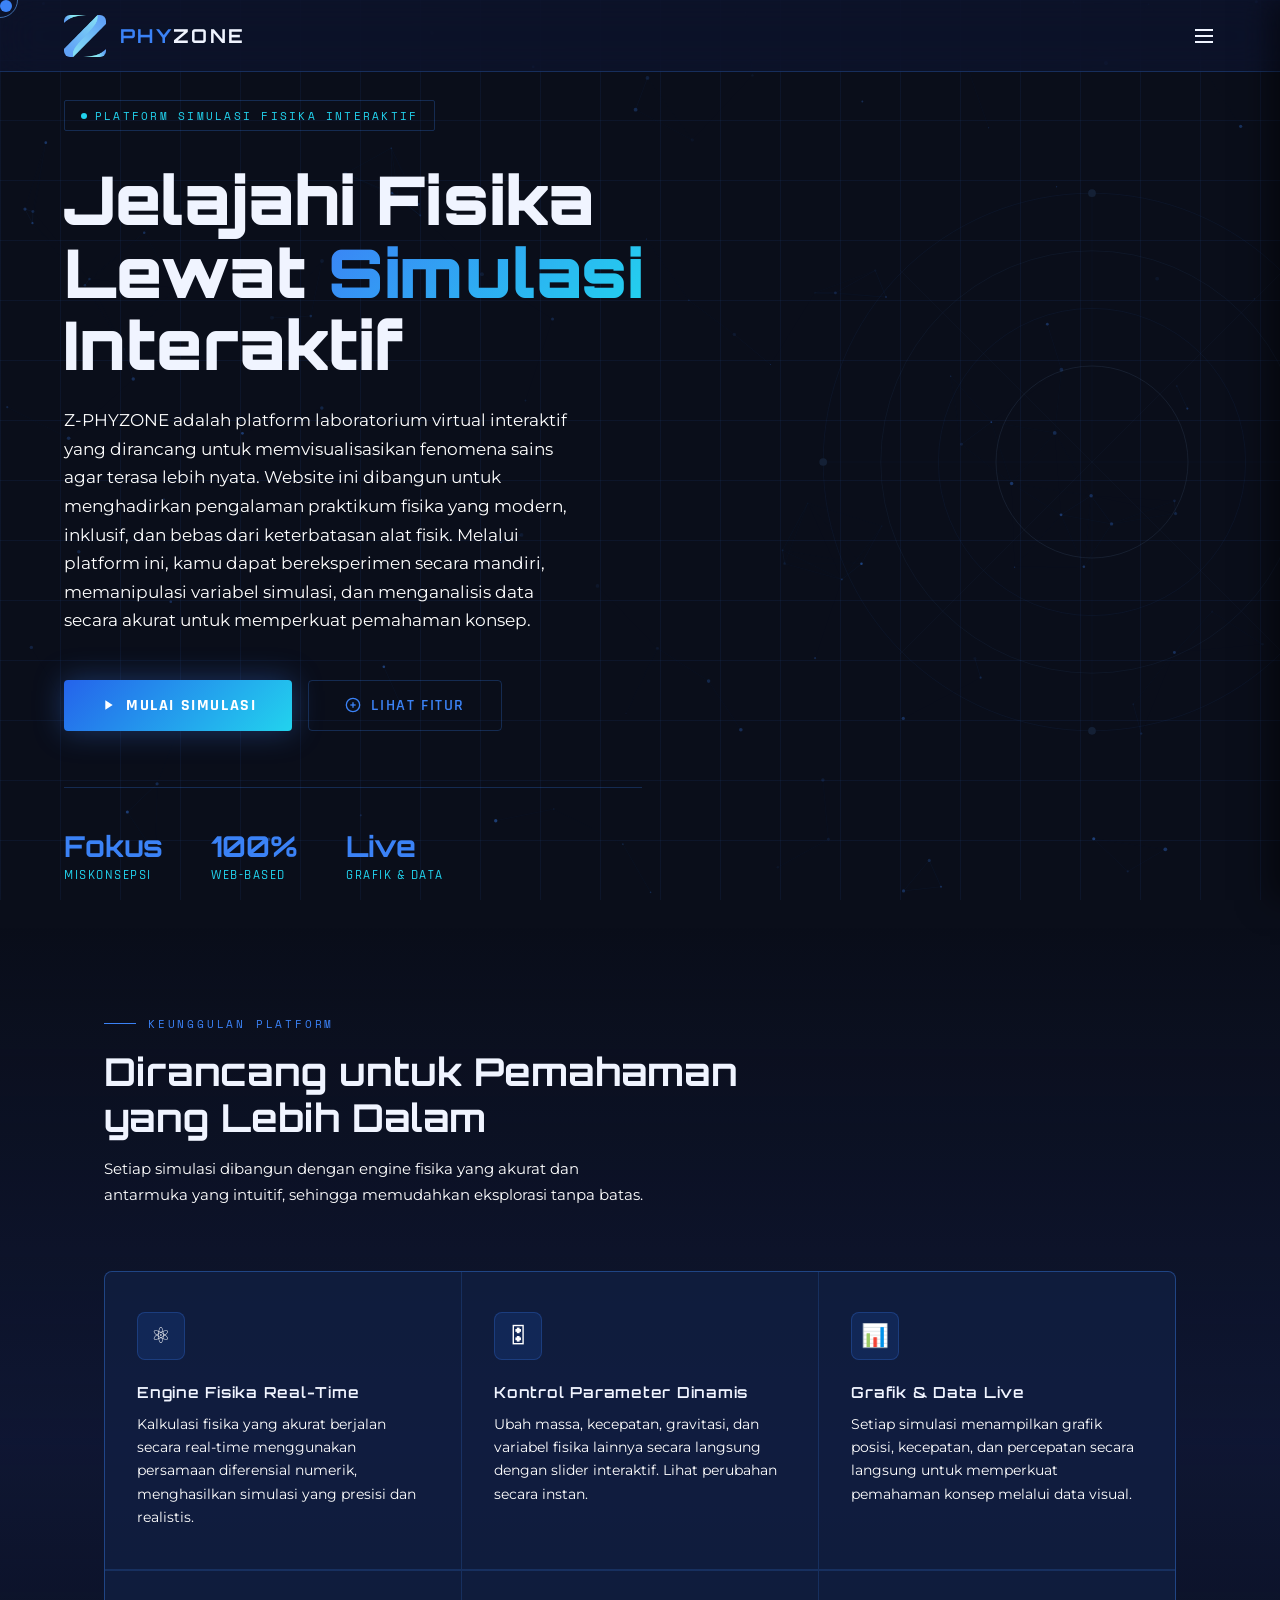
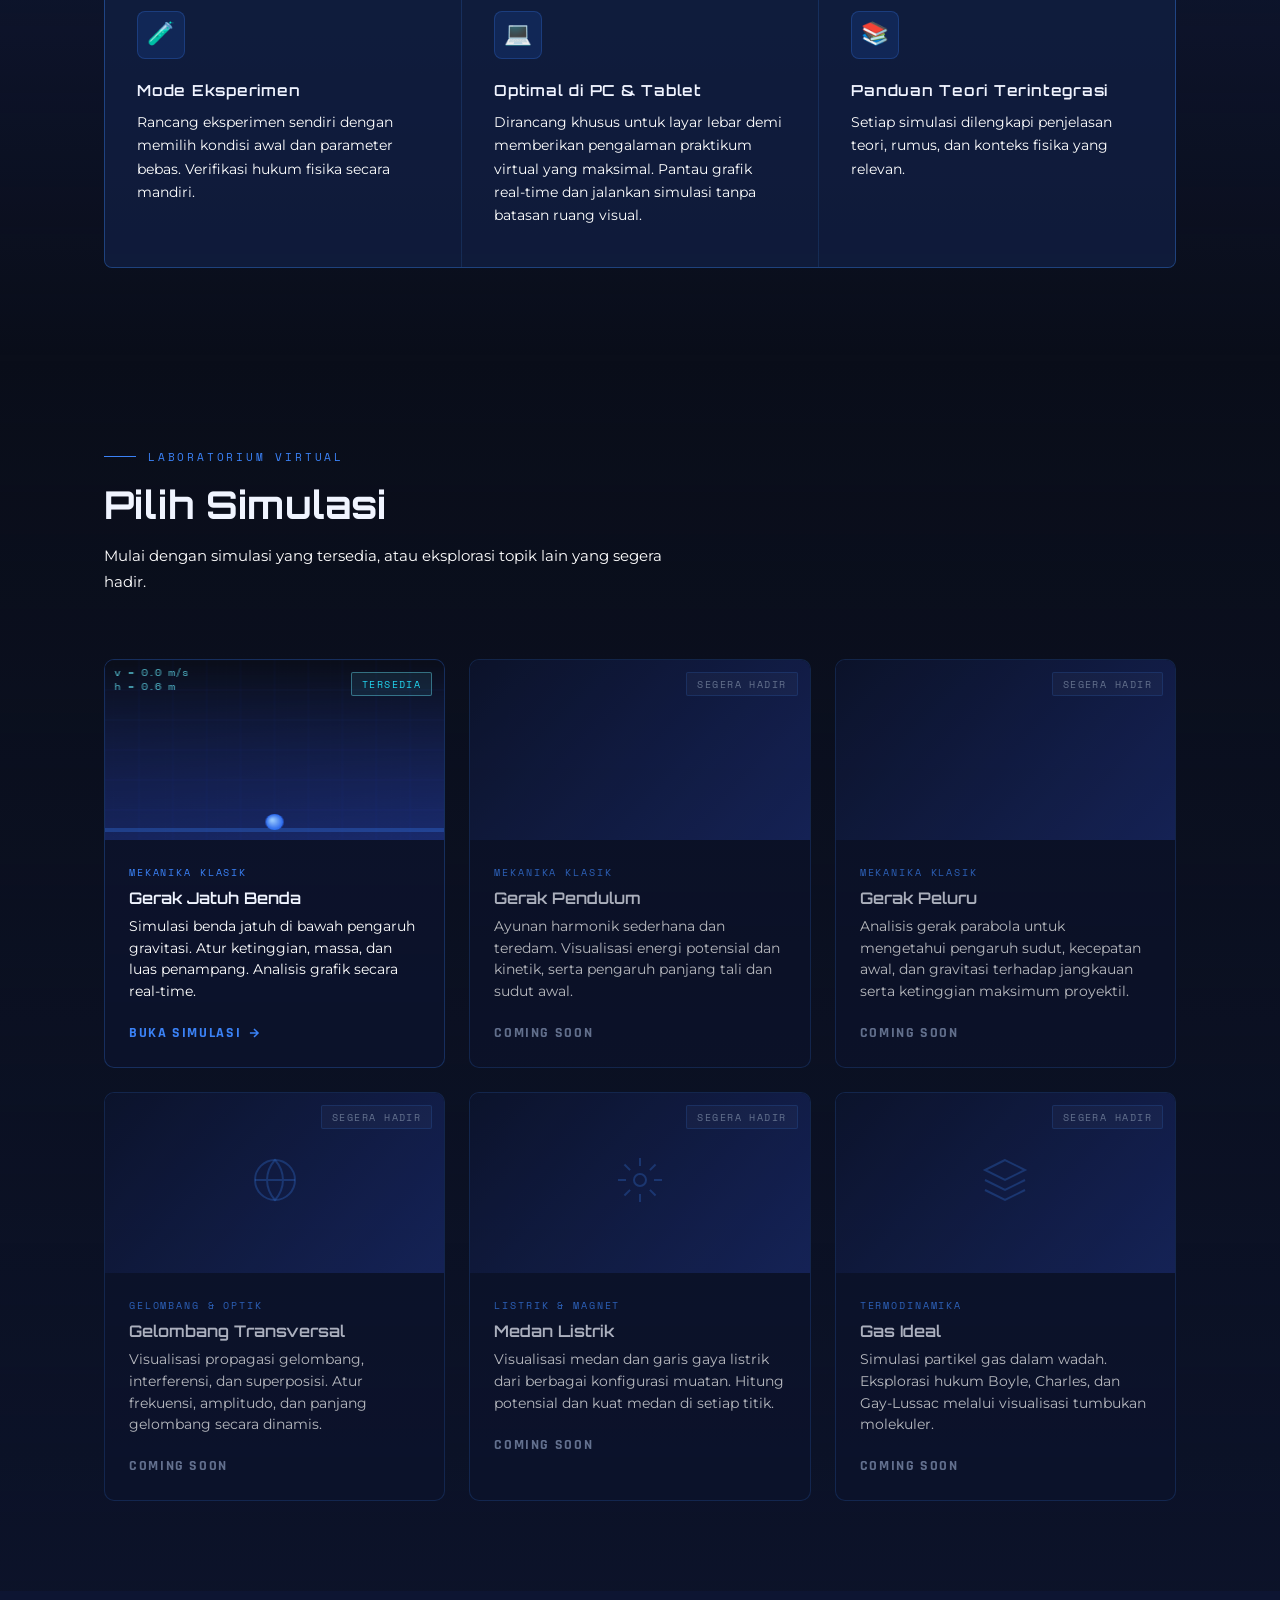
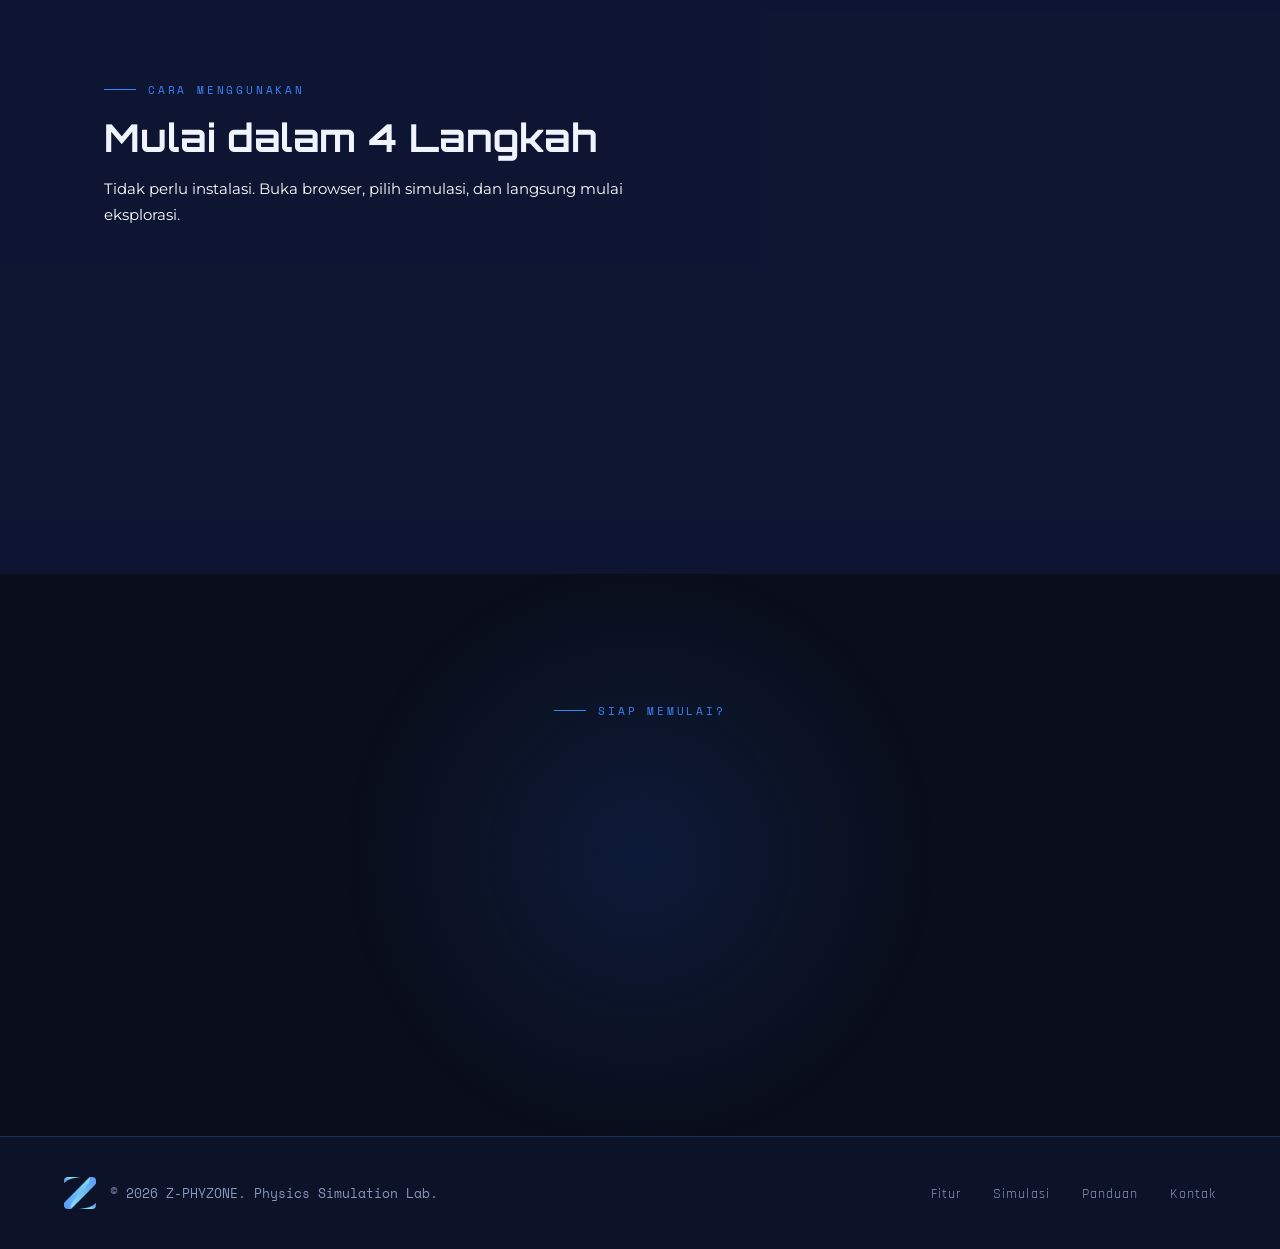
==== commit ee197e78: "index.html" ====
--- a/index.html
+++ b/index.html
@@ -29,7 +29,6 @@
 
   <button class="menu-toggle" id="btn-open-sidebar">
     <svg width="24" height="24" viewBox="0 0 24 24" fill="none" stroke="currentColor" stroke-width="2"><line x1="3" y1="12" x2="21" y2="12"/><line x1="3" y1="6" x2="21" y2="6"/><line x1="3" y1="18" x2="21" y2="18"/></svg>
-    MENU
   </button>
 </nav>
 
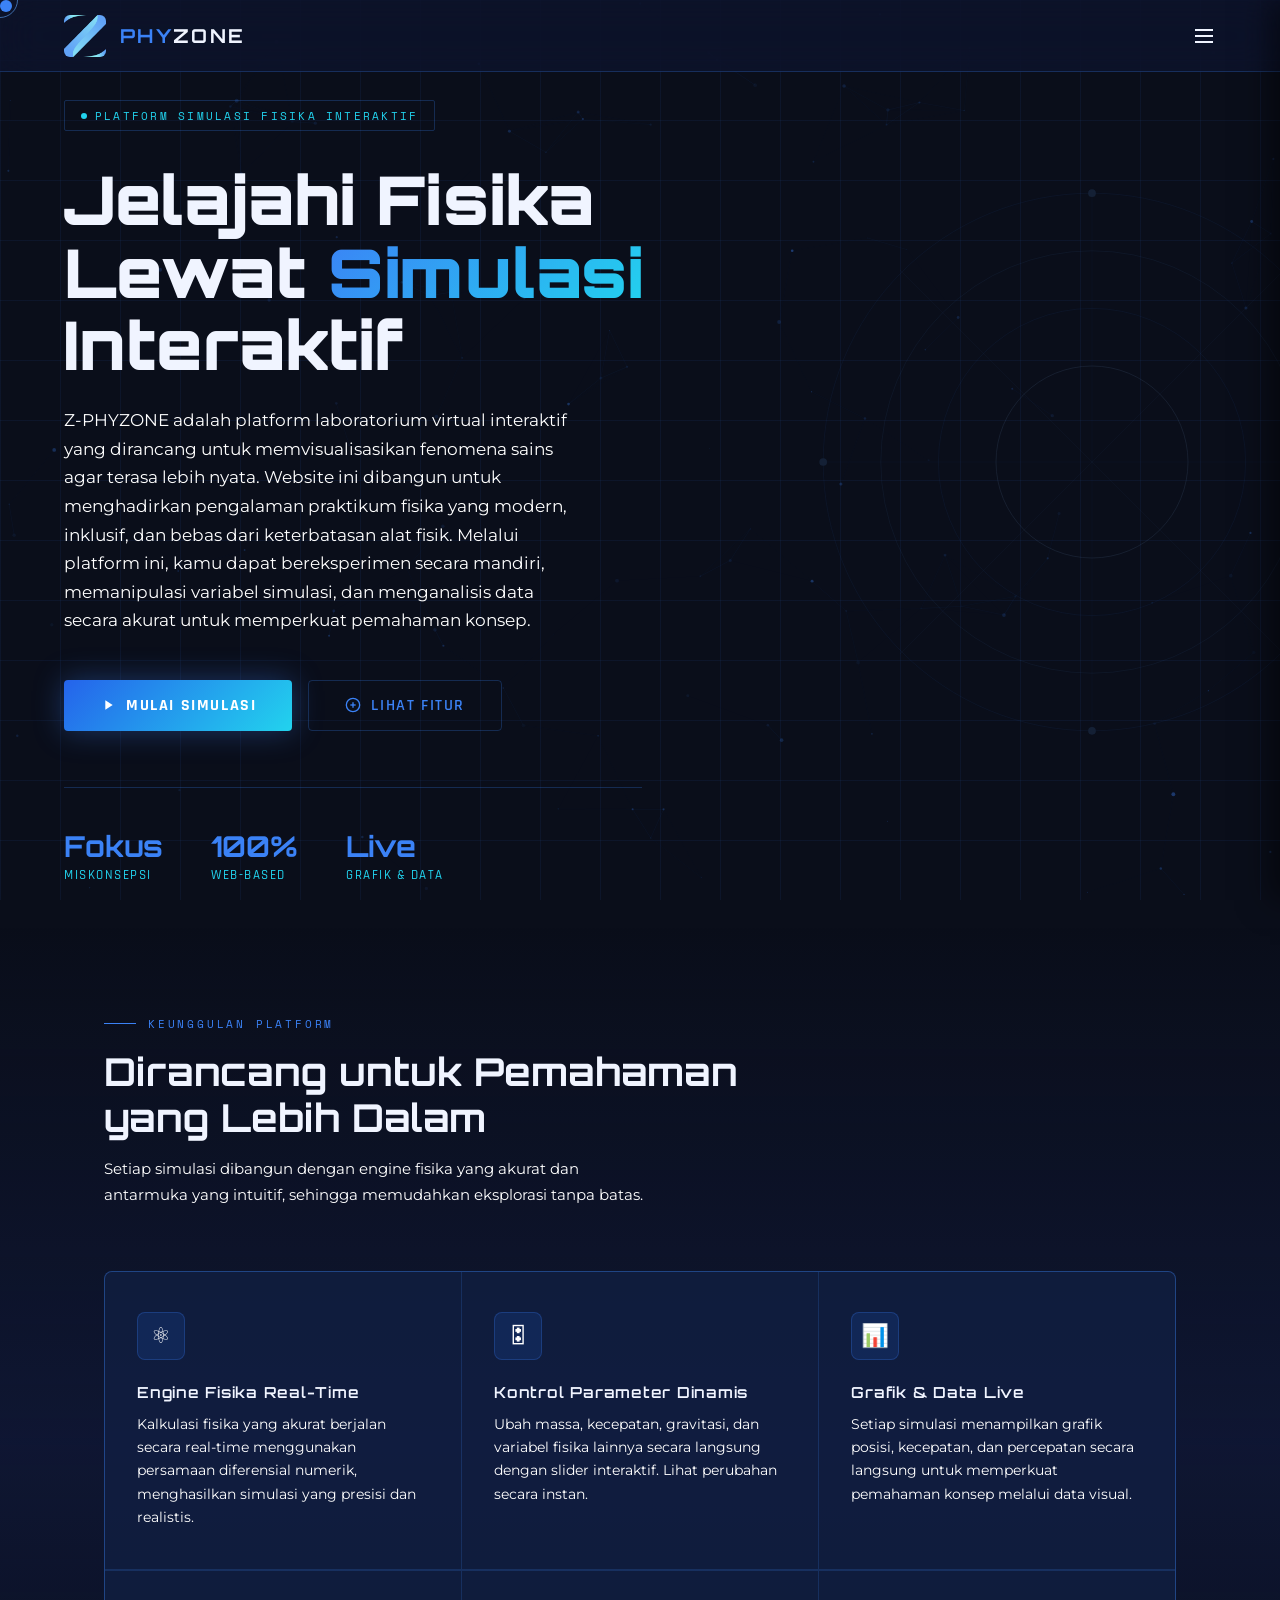
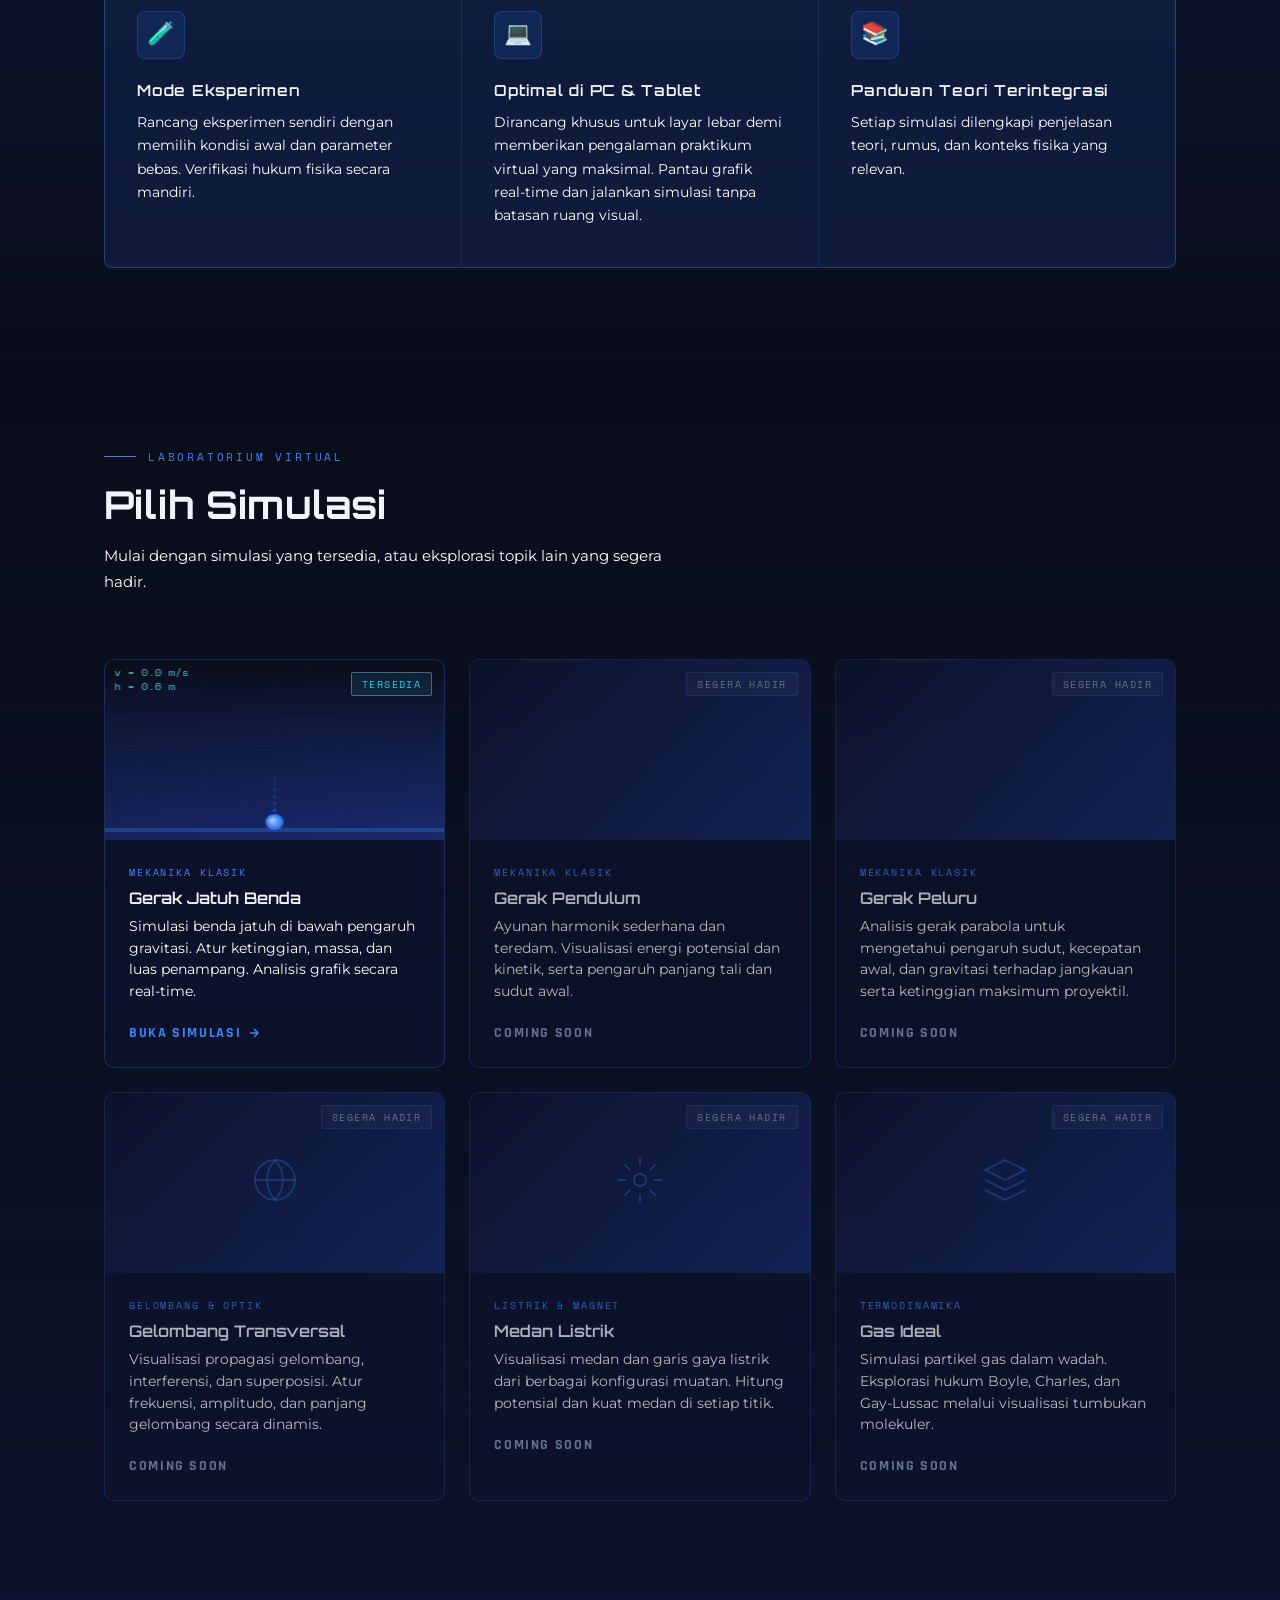
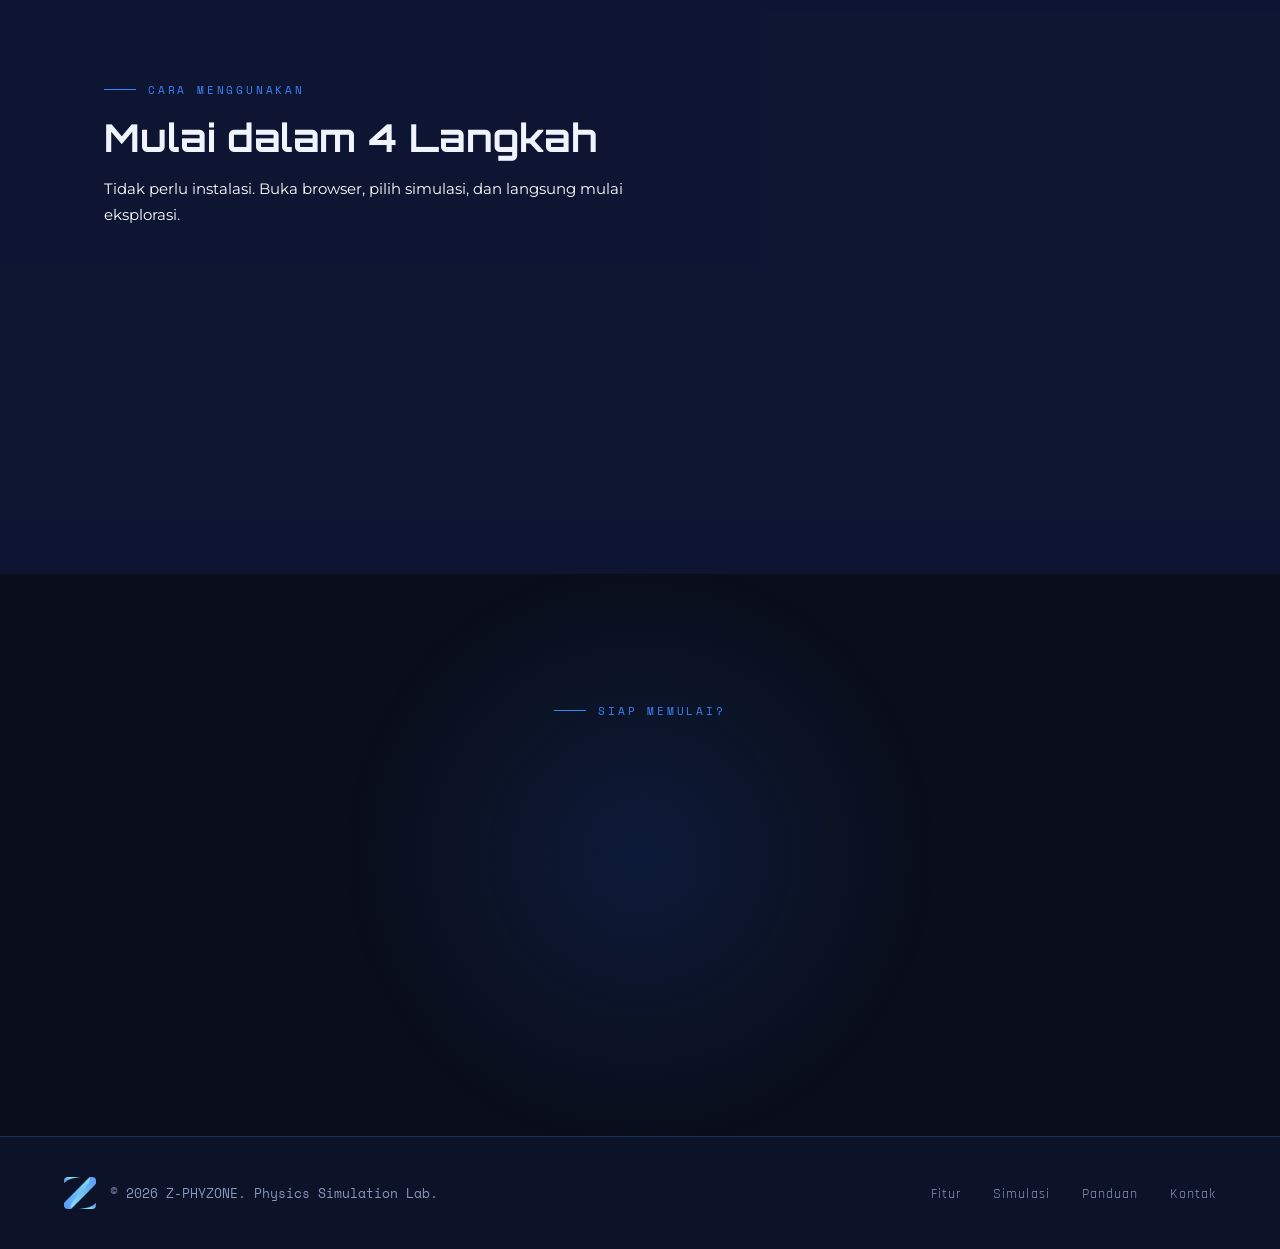
==== commit 86667142: "index.html" ====
--- a/index.html
+++ b/index.html
@@ -39,10 +39,10 @@
     <button class="close-btn" id="btn-close-sidebar">✖</button>
   </div>
   <div class="sidebar-nav">
-    <a href="#features" class="snav-item">🚀 Fitur Platform</a>
-    <a href="#simulations" class="snav-item">🧪 Mode Simulasi</a>
-    <a href="#how" class="snav-item">📖 Cara Penggunaan</a>
-    <a href="#about" class="snav-item">ℹ️ Tentang Lab</a>
+    <a href="#features" class="snav-item">Fitur Platform</a>
+    <a href="#simulations" class="snav-item">Mode Simulasi</a>
+    <a href="#how" class="snav-item">Cara Penggunaan</a>
+    <a href="#about" class="snav-item">Tentang Lab</a>
   </div>
   <div class="sidebar-footer">
     <button class="btn-theme-toggle">🌞 Mode Terang</button>
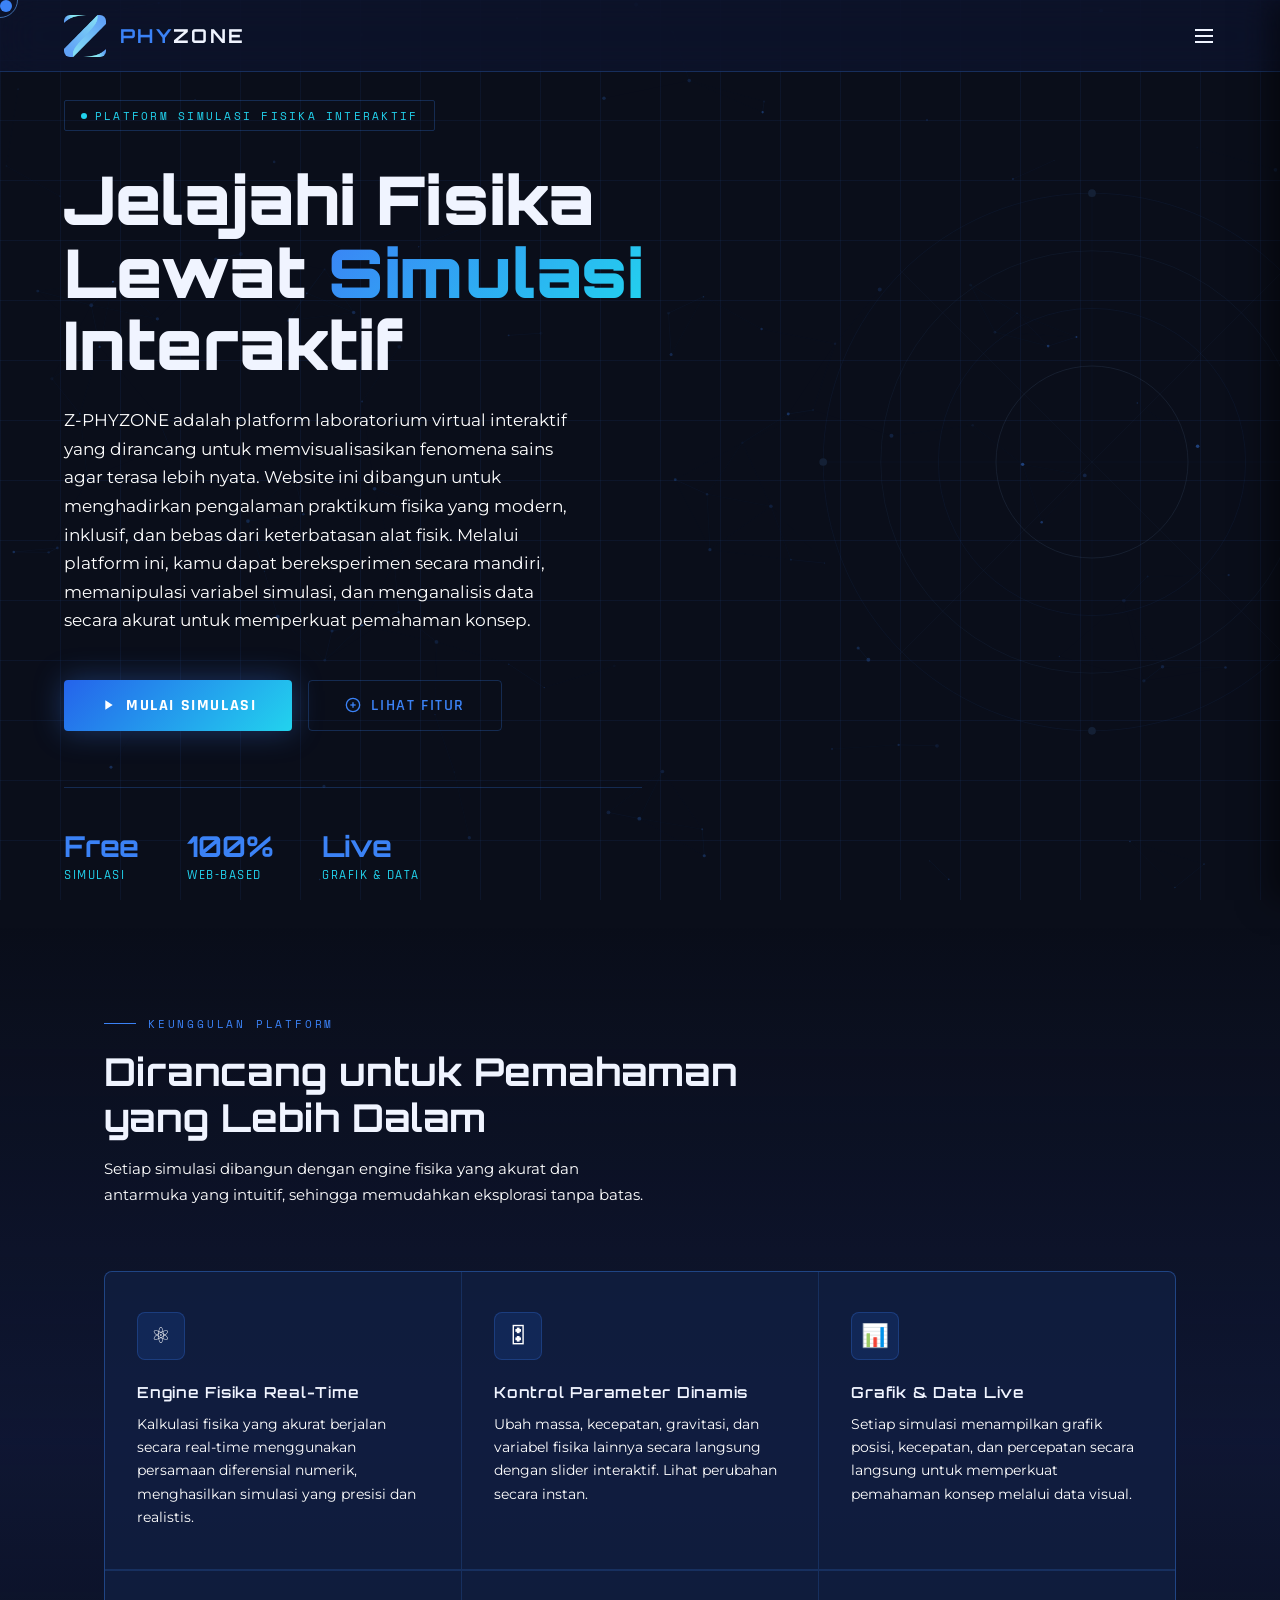
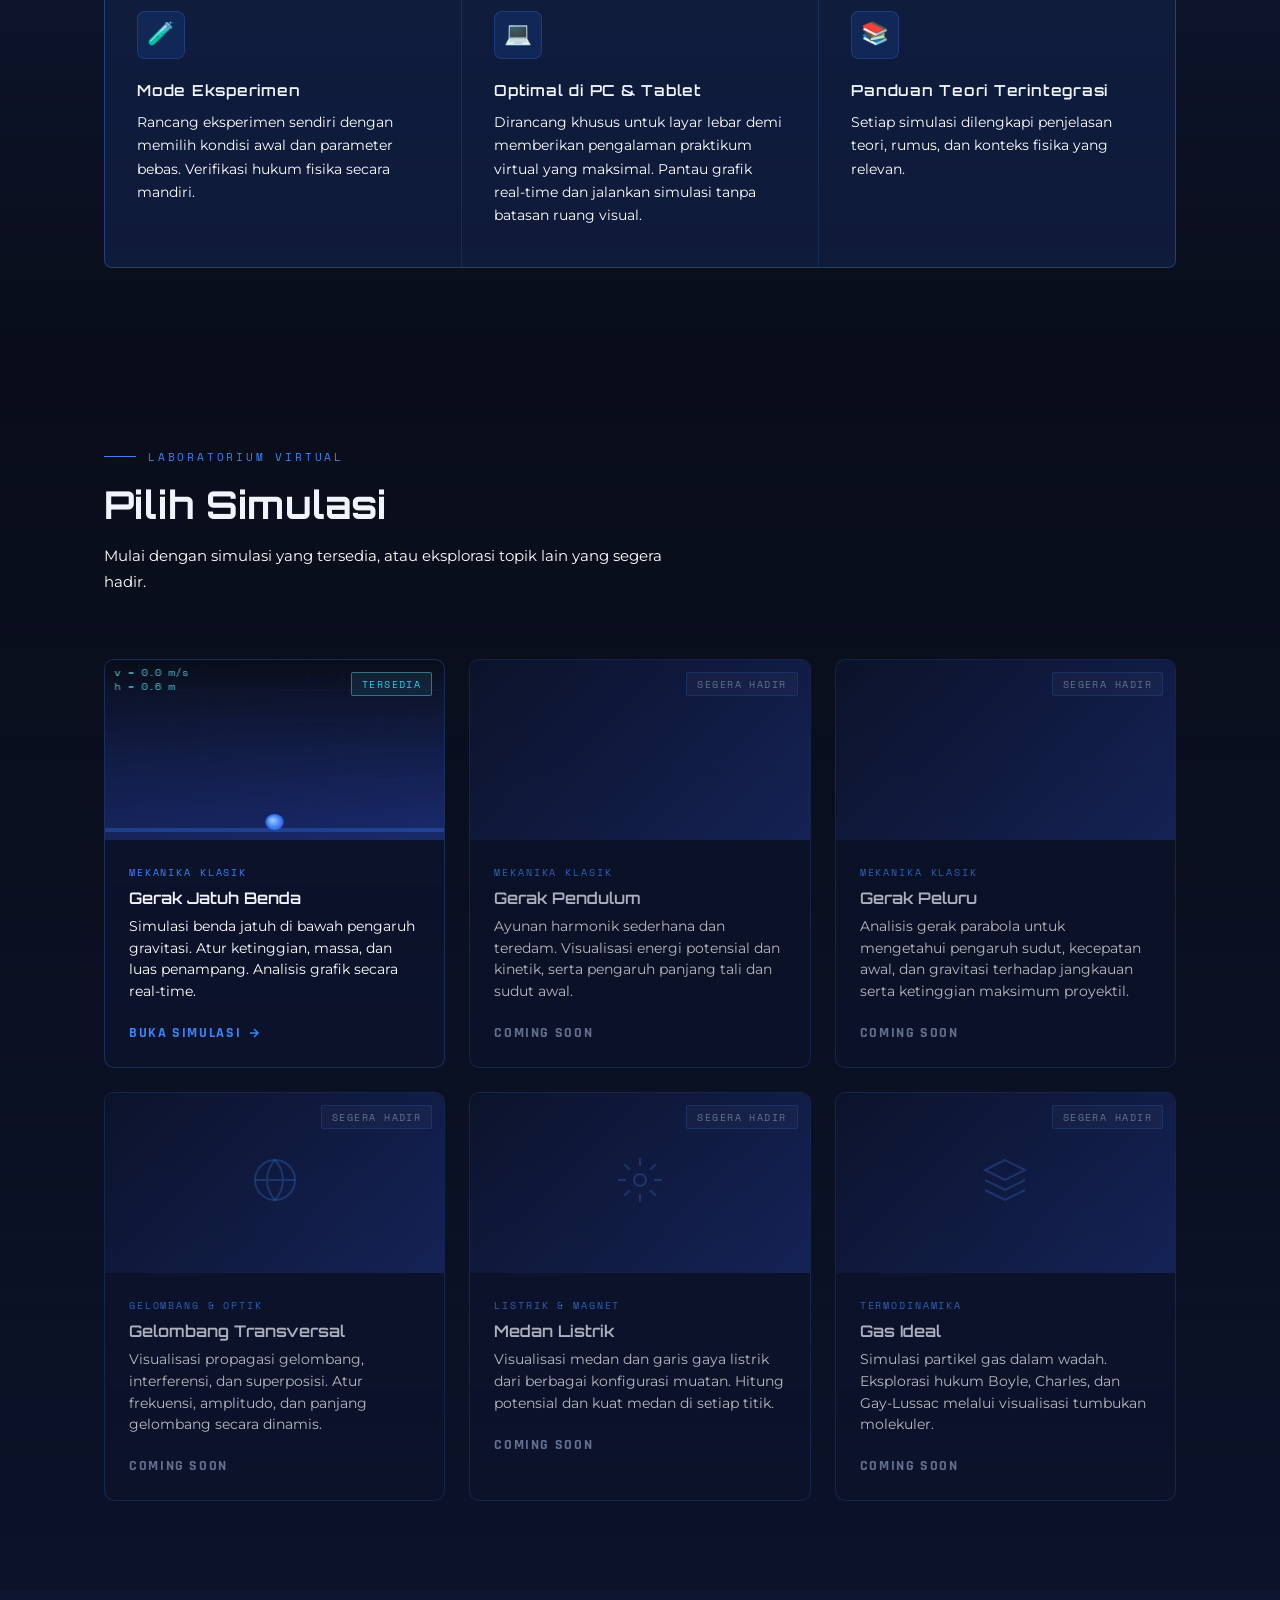
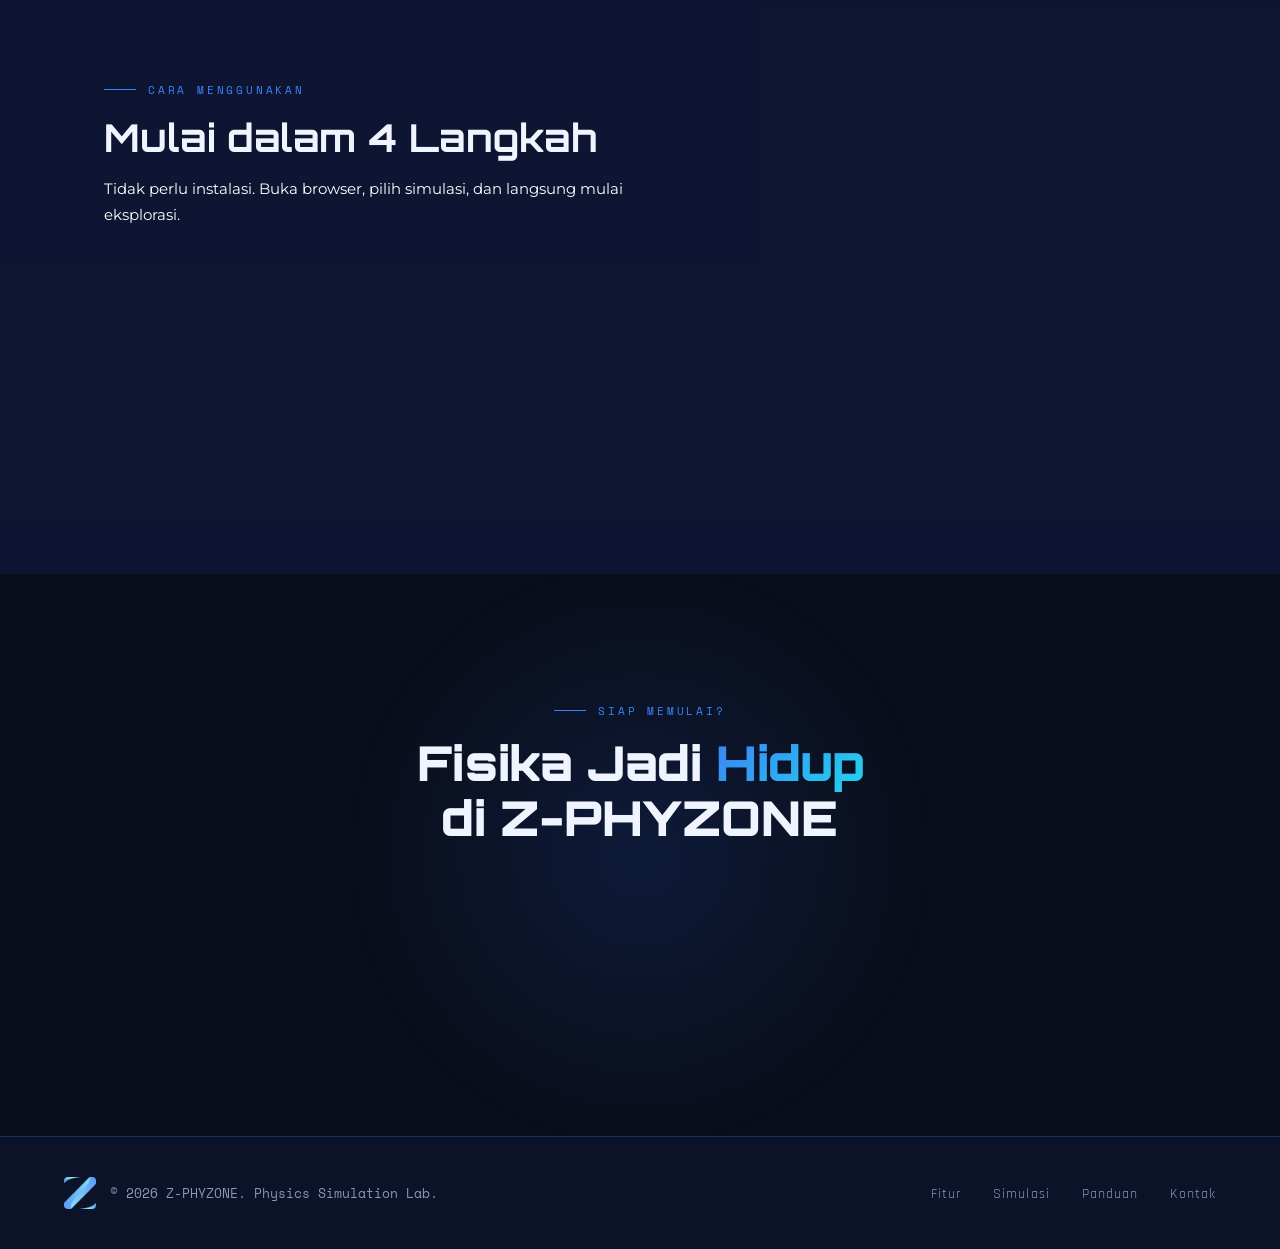
==== commit 246eef21: "index.html" ====
--- a/index.html
+++ b/index.html
@@ -89,8 +89,8 @@
 
     <div class="hero-stats">
       <div class="stat-item">
-        <span class="stat-num">Fokus</span>
-        <span class="stat-label">Miskonsepsi</span>
+        <span class="stat-num">Free</span>
+        <span class="stat-label">Simulasi</span>
       </div>
       <div class="stat-item">
         <span class="stat-num">100%</span>
